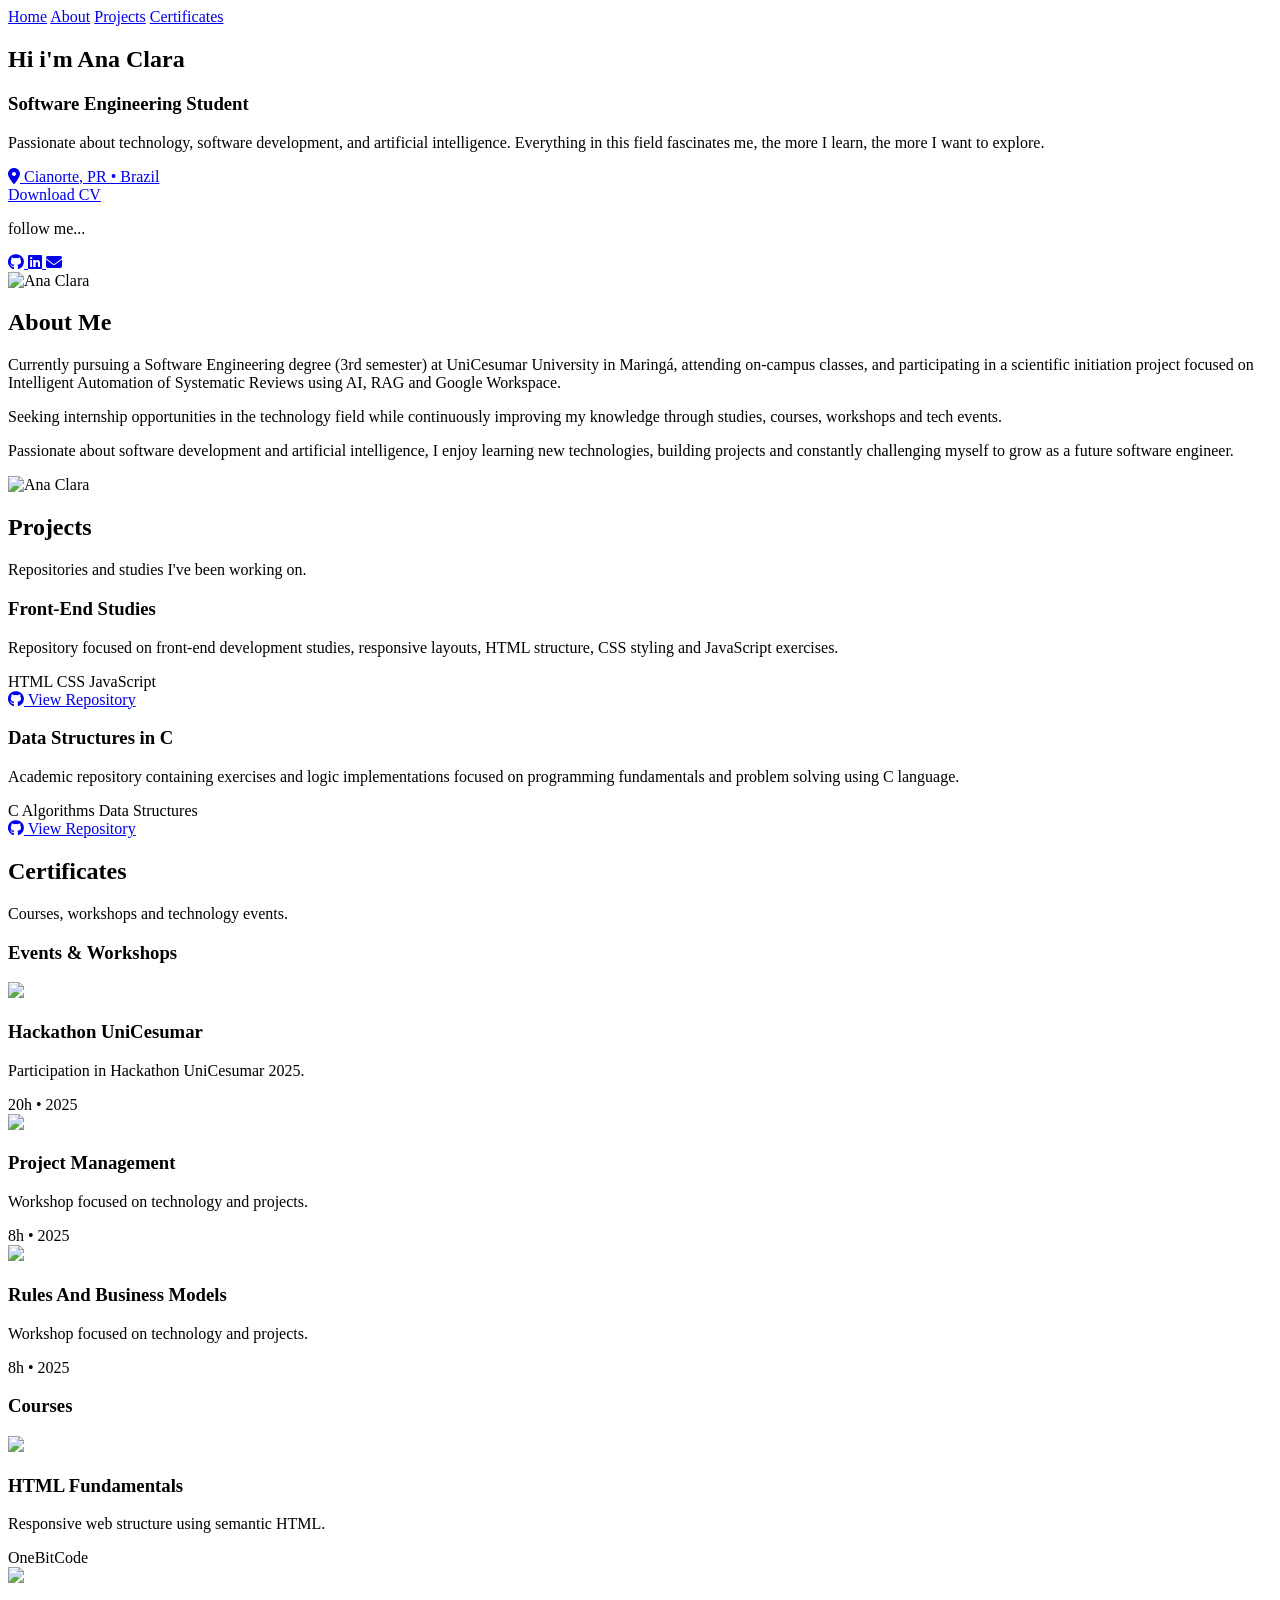
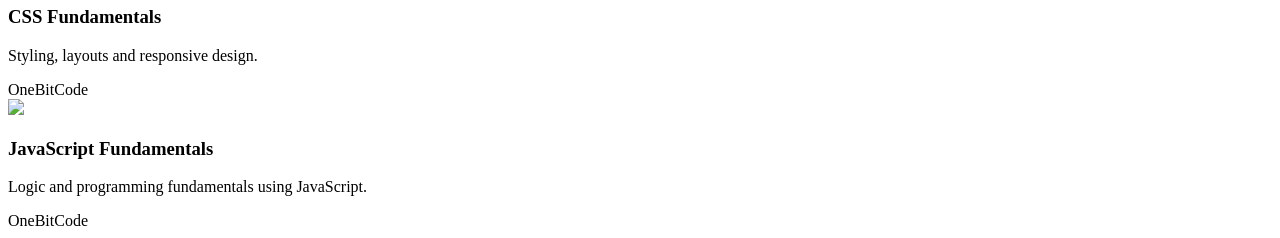
==== index.html @ 8649c0d5 "Rename portfolio_site/portfolio.html to index.html" ====
<!DOCTYPE html>
<html lang="pt-br">
<head>
    <meta charset="UTF-8">
    <meta name="viewport" content="width=device-width, initial-scale=1.0">
    <title>Portifólio</title>

    <link rel="stylesheet" href="portfolio.css">
    <!-- Font Awesome: biblioteca de ícones pronta -->
    <link rel="stylesheet" href="https://cdnjs.cloudflare.com/ajax/libs/font-awesome/6.5.1/css/all.min.css">
    <!-- Fontes texto -->
    <link rel="preconnect" href="https://fonts.googleapis.com">
    <link rel="preconnect" href="https://fonts.gstatic.com" crossorigin>

    <link href="https://fonts.googleapis.com/css2?family=Poppins:wght@300;400;500;600;700&display=swap" rel="stylesheet">

</head>
<body>
    <header>
        <nav class="nav-links">
            <a href="#home">Home</a>
            <a href="#about">About</a>
            <a href="#projects">Projects</a>
            <a href="#certificates">Certificates</a>
        </nav>
        <div class="line"></div>
    </header>


<main class="container">
    <section id="home">
            <div class="home-content">
                <div class="text-content">
                    <div class="hero-text hidden">

                    <h1>Hi i'm <span>Ana Clara</span></h1>

                    <h3>Software Engineering Student</h3>

                    <p>Passionate about technology, software development, and artificial intelligence. 
Everything in this field fascinates me, the more I learn, the more I want to explore.
                    </p>


                    <div class="location">
                        <a href="https://www.google.com/maps/place/Cianorte,+PR/" target="_blank">
                        <i class="fa-solid fa-location-dot"></i>
                        <span>Cianorte, PR • Brazil</span>
                        </a>
                    </div>

                    <div class="buttons">
                        <a href="CurrículoAnaClara.pdf" download class="cv-btn">
                            Download CV
                        </a>
                    </div>

                    <div class="socials">

                        <p>follow me... </p>

                        <a href="https://github.com/naclaragsd" target="_blank">
                             <i class="fa-brands fa-github"></i>
                        </a>

                        <a href="https://linkedin.com/in/anaclaragsd" target="_blank">
                            <i class="fa-brands fa-linkedin"></i>
                        </a>

                        <a href="mailto:aninhaandrade888@gmail.com">
                            <i class="fa-solid fa-envelope"></i>
                        </a>

                    </div>
                </div>
</div>
                <div class="img-content">
                 <img src="img/icon.png" alt="Ana Clara"/>
                </div>
            </div>
            
    </section>

   <section id="about">

    <div class="about-section">

        <div class="section-title hidden">
            <h2>About Me</h2>
        </div>

        <div class="about-wrapper hidden">

            <div class="about-content">

                <p>
                Currently pursuing a Software Engineering degree (3rd semester)
                at UniCesumar University in Maringá, attending on-campus classes,
                and participating in a scientific initiation project focused on
                Intelligent Automation of Systematic Reviews using AI, RAG and
                Google Workspace.
                </p>

                <p>
                Seeking internship opportunities in the technology field while
                continuously improving my knowledge through studies, courses,
                workshops and tech events.
                </p>

                <p>
                Passionate about software development and artificial intelligence,
                I enjoy learning new technologies, building projects and constantly
                challenging myself to grow as a future software engineer.
                </p>

            </div>

            <div class="about-img">

                <img src="img/meIconn.png" alt="Ana Clara">

            </div>

        </div>

    </div>

</section>


    <section id="projects">

        <div class="projects-section">

        <div class="section-title hidden">
            <h2>Projects</h2>
            <p>Repositories and studies I've been working on.</p>
        </div>

        <div class="projects-grid">

            <!-- Projeto 1 -->
            <div class="project-card hidden">

                <div class="project-content">

                    <h3>Front-End Studies</h3>

                    <p>
                        Repository focused on front-end development studies,
                        responsive layouts, HTML structure, CSS styling and
                        JavaScript exercises.
                    </p>

                    <div class="techs">
                        <span>HTML</span>
                        <span>CSS</span>
                        <span>JavaScript</span>
                    </div>

                    <a href="https://github.com/naclaragsd/FrontEnd_2026"
                       target="_blank"
                       class="project-btn">

                       <i class="fa-brands fa-github"></i>
                       View Repository
                    </a>

                </div>

            </div>

            <!-- Projeto 2 -->
            <div class="project-card hidden">

                <div class="project-content">

                    <h3>Data Structures in C</h3>

                    <p>
                        Academic repository containing exercises and logic
                        implementations focused on programming fundamentals
                        and problem solving using C language.
                    </p>

                    <div class="techs">
                        <span>C</span>
                        <span>Algorithms</span>
                        <span>Data Structures</span>
                    </div>

                    <a href="https://github.com/naclaragsd/EstruturaDeDados_2026"
                       target="_blank"
                       class="project-btn">

                       <i class="fa-brands fa-github"></i>
                       View Repository
                    </a>

                </div>

            </div>

        </div>

    </div>

    </section>


    <section id="certificates">

        <div class="certificates-section">

        <div class="section-title hidden">
            <h2>Certificates</h2>
            <p>Courses, workshops and technology events.</p>
        </div>

        <div class="certificates-wrapper">

            <!-- LEFT SIDE -->
            <div class="certificate-category hidden">

                <h3 class="category-title">
                    Events & Workshops
                </h3>

                <div class="certificates-grid">

                    <!-- Hackathon -->
                    <div class="certificate-card">

                        <img src="certificados/certificadoHackathon.png">

                        <div class="certificate-info">

                            <h3>Hackathon UniCesumar</h3>

                            <p>
                                Participation in Hackathon UniCesumar 2025.
                            </p>

                            <span>20h • 2025</span>

                        </div>

                    </div>

                    <!-- WorkinTech -->
                    <div class="certificate-card">

                        <img src="certificados/certificadoGerenciamentoDeProjetos.png">

                        <div class="certificate-info">

                            <h3>Project Management</h3>

                            <p>
                                Workshop focused on technology and projects.
                            </p>

                            <span>8h • 2025</span>

                        </div>

                    </div>

                    <!-- WorkinTech -->
                    <div class="certificate-card">

                        <img src="certificados/certificadoRegrasEModelosDeNegocio.png">

                        <div class="certificate-info">

                            <h3>Rules And Business Models</h3>

                            <p>
                                Workshop focused on technology and projects.
                            </p>

                            <span>8h • 2025</span>

                        </div>

                    </div>


                </div>

            </div>

            <!-- RIGHT SIDE -->
            <div class="certificate-category hidden">

                <h3 class="category-title">
                    Courses
                </h3>

                <div class="certificates-grid">

                    <!-- HTML -->
                    <div class="certificate-card">

                        <img src="certificados/certificadoHTML.png">

                        <div class="certificate-info">

                            <h3>HTML Fundamentals</h3>

                            <p>
                                Responsive web structure using semantic HTML.
                            </p>

                            <span>OneBitCode</span>

                        </div>

                    </div>

                    <!-- CSS -->
                    <div class="certificate-card">

                        <img src="certificados/certificadoCSS.png">

                        <div class="certificate-info">

                            <h3>CSS Fundamentals</h3>

                            <p>
                                Styling, layouts and responsive design.
                            </p>

                            <span>OneBitCode</span>

                        </div>

                    </div>

                    <!-- JavaScript -->
                    <div class="certificate-card">

                        <img src="certificados/certificadoJS.png">

                        <div class="certificate-info">

                            <h3>JavaScript Fundamentals</h3>

                            <p>
                                Logic and programming fundamentals using JavaScript.
                            </p>

                            <span>OneBitCode</span>

                        </div>

                    </div>

                </div>

            </div>

        </div>

    </div>
    </section>


</main>
    <script src="portfolio.js"></script>
</body>
</html>
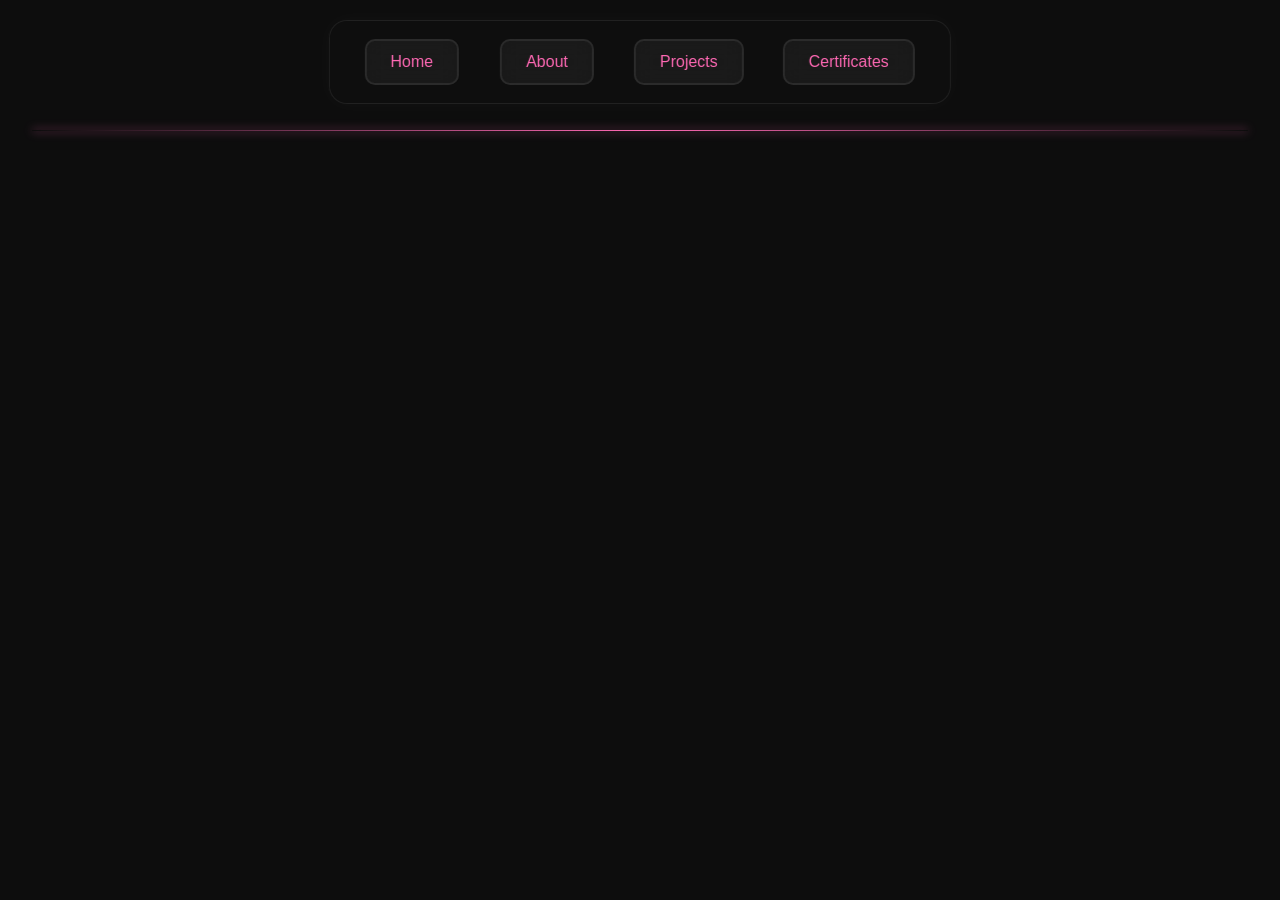
==== commit ed8af70a: "Modify index.html for improved styling and structure Updated the HTML structure and linked styleshee" ====
--- a/index.html
+++ b/index.html
@@ -5,7 +5,7 @@
     <meta name="viewport" content="width=device-width, initial-scale=1.0">
     <title>Portifólio</title>
 
-    <link rel="stylesheet" href="portfolio.css">
+    <link rel="stylesheet" href="style.css">
     <!-- Font Awesome: biblioteca de ícones pronta -->
     <link rel="stylesheet" href="https://cdnjs.cloudflare.com/ajax/libs/font-awesome/6.5.1/css/all.min.css">
     <!-- Fontes texto -->
@@ -367,6 +367,6 @@
 
 
 </main>
-    <script src="portfolio.js"></script>
+    <script src="script.js"></script>
 </body>
 </html>
--- a/style.css
+++ b/style.css
@@ -0,0 +1,630 @@
+*{
+    margin: 0; /* remove espaços exxternos automáticos */
+    padding: 0; /* remove espaaçoos internos automáticos */
+    box-sizing: border-box; /* largura/altura funcionam de forma mais previsível*/
+}
+
+html{
+    scroll-behavior: smooth; /*rolagem suave automaticamente*/
+}
+
+body{
+    background-color: #0d0d0d;
+    color: #f8f8f8;
+    font-family: 'Poppins', sans-serif;
+
+    overflow-x: hidden; /*esconde a barra que estiver sobrando do eixo x*/
+}
+
+.container{
+    display:flex; /* coloca sections lado a lado */
+
+    width: max-content;
+
+    overflow-x: auto;
+
+    scroll-behavior: smooth;
+}
+
+section{
+    min-width: 100vw; /* cada section ocupa uma tela inteira*/
+    min-height: 100vh;
+}
+
+.text-content h1{
+    font-size: 90px;
+    line-height: 1.1;
+    font-weight: 700;
+}
+
+/* controla texto na esquerda e imagem na direita */
+.home-content{ 
+    display:flex; /* elementos lado a lado */
+    align-items: center; /* centraliza verticalmente */
+    justify-content: space-between; /* joga texto na esquerda e imagem na direita*/
+
+    width: 80%; /* conteúdo ocupa 80% da tela */
+    margin:auto; /* centraliza */
+
+    min-height: 100vh; /* section ocupa altura inteira da tela */
+    overflow: visible;
+    
+}
+
+.hero-text{
+    display: flex;
+
+    flex-direction: column;
+
+    gap: 20px;
+}
+
+/* estiliza texto */
+.text-content{
+    display: flex;
+    flex-direction: column;
+    gap: 25px;
+
+    font-family: 'space Grotesk';
+    font-size: 25px
+}
+
+.text-content p{
+    color: gray;
+}
+
+.text-content h1 span{
+    color: #ff69b4;
+    text-shadow:
+     0 0 10px rgba(255,105,180,0.5);
+}
+
+.text-content h1 span::after{
+    content: "";
+    position: absolute;
+    left: 0;
+    bottom: -2px;
+    width:100%;
+    height: 4px;
+    background: linear-gradient(
+        to right,
+        #ff69b4,
+        transparent
+    );
+    border-radius: 10px;
+}
+
+nav{
+    position: fixed;
+
+    top: 20px;
+    left: 50%;
+
+    transform: translateX(-50%);
+
+    z-index: 1000;
+
+    display: flex;
+
+    align-items: center;
+
+    justify-content: center;
+
+    gap: 40px;
+
+    width: fit-content;
+
+    padding: 18px 35px;
+
+   background: rgba(15,15,15,0.75);
+
+    border: 1px solid rgba(255,255,255,0.08);
+
+    backdrop-filter: blur(12px);
+
+    border-radius:18px;
+
+    box-shadow:
+    0 0 20px rgba(255,255,255,0.03);
+}
+
+.location{
+    margin-top: 10px;
+}
+
+.socials{
+    margin-top: 30px;
+    display: flex;
+    gap:20px;
+}
+
+.socials a{
+    color:white;
+    font-size: 25px;
+    transition: 0.3s;
+}
+
+.socials a:hover{
+    color:#ff69b4;
+    transform: translateY(-5px); /* faz o ícone subir */
+}
+
+.nav-links a{
+    text-decoration: none;
+    color:#ff69b4;
+
+    background: rgba(255,255,255,0.05); /* fundo do botão */
+    border: 2px solid rgba(255,255,255,0.08);
+    backdrop-filter: blur(10px);
+    
+
+    padding: 12px 24px;
+    border-radius: 10px; /* deixa arredondado */
+    transition: 0.3s ease; /* anima */
+    backdrop-filter: blur(10px);
+}
+
+.nav-links a:hover{
+    background-color: #ff69b4;
+    color: #0d0d0d;
+  
+    box-shadow:
+    0 0 05px #ff69b4,
+    0 0 10px #ff69b4,
+    0 0 30px rgba(255,105,180,0.6);
+
+        transform:
+    translateY(-3px)
+    scale(1.05)
+    rotate(-1deg);
+}
+
+.nav-links a:active{
+    transform: scale(0.95);
+}
+
+.location{
+    display: flex;
+    align-items: center;
+    gap:10px; /* cria espaço entre ícone e texto */
+    margin-top: 10px;
+}
+
+.location i{
+    color:#ff69b4;
+}
+
+.cv-btn{
+    display: inline-block;
+    background-color: #111111;
+    color:white;
+    text-decoration: none;
+    padding:14px 28px; /* faz virar botão */
+    border-radius: 12px; /* arredonda */
+    font-weight: bold; /* texto forte */
+    transition: 0.3s;
+}
+
+.cv-btn:hover{
+    background-color: #ff69b4;
+    color: black;
+    transform: translateY(-3px); /* sobe levemente */
+}
+
+.line{
+    position: fixed;
+    top: 130px;
+    left: 50%;
+    transform: translateX(-50%);
+    width: 95%;
+    height: 1px;
+    background:
+        linear-gradient(
+            to right,
+            transparent,
+            #ff69b4,
+            transparent
+        );
+
+    box-shadow:
+        0 0 10px #ff69b4;
+}
+
+.location a{
+    display: flex;
+    align-items: center;
+    gap:10px;
+    text-decoration: none;
+    color:white;
+    transition: 0.3s;
+}
+
+.location a:hover{
+    color: #ff69b4;
+}
+
+/* transições */
+.hidden{ /* elemento começa deslocado e invisível*/
+    opacity: 0;
+    transform: translate3d(0,30px,0);
+    transition: 
+    opacity 1s ease,
+    transform 1s ease;
+}
+
+.show{ /* elemento aparece suavemente */
+    opacity: 1;
+    transform: translate3d(0,0,0);
+}
+
+.img-content{
+    position: relative;
+}
+
+.img-content img{
+    width: 350px;
+
+    border: 2px solid #ff69b4;
+
+    border-radius: 20px;
+
+    box-shadow:
+        0 0 15px #ff4fa4,
+        0 0 30px rgba(255,105,180,0.4);
+    transition: 0.2s ease;
+}
+
+.img-content img:hover{
+    transform: scale(1.03);
+
+    box-shadow:
+        0 0 20px #ff69b4,
+        0 0 50px rgba(255,105,180,0.6);
+}
+
+/* PROJECTS */
+
+.projects-section{
+    width: 50%;
+    margin: auto;
+    padding-top: 180px;
+}
+
+.section-title{
+    margin-bottom: 60px;
+}
+
+.section-title h2{
+    font-size: 55px;
+    color: #ff69b4;
+}
+
+.section-title p{
+    color: gray;
+    margin-top: 10px;
+}
+
+.projects-grid{
+    display: flex;
+    gap: 30px;
+}
+
+.project-card{
+    background: rgba(255,255,255,0.03);
+
+    border: 1px solid rgba(255,255,255,0.08);
+
+    backdrop-filter: blur(10px);
+
+    border-radius: 20px;
+
+    padding: 30px;
+
+    transition: 0.4s ease;
+
+    box-shadow:
+        0 0 15px rgba(255,105,180,0.08);
+    flex: 1;
+}
+
+.project-card:hover{
+    transform: translateY(-10px);
+
+    border-color: rgba(255,105,180,0.5);
+
+    box-shadow:
+        0 0 20px rgba(255,105,180,0.2),
+        0 0 40px rgba(255,105,180,0.15);
+}
+
+.project-content{
+    display: flex;
+    flex-direction: column;
+    gap: 20px;
+}
+
+.project-content h3{
+    font-size: 28px;
+}
+
+.project-content p{
+    color: #b3b3b3;
+    line-height: 1.7;
+}
+
+.techs{
+    display: flex;
+    flex-wrap: wrap;
+    gap: 10px;
+}
+
+.techs span{
+    background: rgba(255,105,180,0.1);
+
+    color: #ff69b4;
+
+    padding: 8px 14px;
+
+    border-radius: 999px;
+
+    font-size: 14px;
+
+    border: 1px solid rgba(255,105,180,0.2);
+}
+
+.project-btn{
+    width: fit-content;
+
+    text-decoration: none;
+
+    color: white;
+
+    background: #111;
+
+    padding: 12px 20px;
+
+    border-radius: 12px;
+
+    transition: 0.3s ease;
+}
+
+.project-btn:hover{
+    background: #ff69b4;
+
+    color: black;
+
+    transform: scale(1.05);
+}
+
+/* CERTIFICATES */
+
+.certificates-section{
+    width: 80%;
+    margin: auto;
+
+    padding-top: 140px;
+}
+
+.certificates-grid{
+    display: flex;
+
+    gap: 20px;
+
+    overflow: visible;
+
+    padding-bottom: 15px;
+
+    scroll-behavior: smooth;
+}
+
+/* scrollbar */
+
+.certificates-grid::-webkit-scrollbar{
+    height: 6px;
+}
+
+.certificates-grid::-webkit-scrollbar-track{
+    background: rgba(255,255,255,0.03);
+
+    border-radius: 999px;
+}
+
+.certificates-grid::-webkit-scrollbar-thumb{
+    background: rgba(255,105,180,0.6);
+
+    border-radius: 999px;
+}
+
+.certificates-grid::-webkit-scrollbar-thumb:hover{
+    background: #ff69b4;
+}
+
+.certificates-wrapper{
+    display: flex;
+
+    gap: 50px;
+
+    align-items: flex-start;
+}
+
+.certificate-category{
+    flex: 1;
+}
+
+/* barra horizontal */
+.certificates-grid::-webkit-scrollbar{
+    height: 8px;
+}
+
+.certificates-grid::-webkit-scrollbar-thumb{
+    background: #ff69b4;
+    border-radius: 999px;
+}
+
+.certificate-card{
+     min-width: 240px;
+    max-width: 240px;
+
+    background: rgba(255,255,255,0.03);
+
+    border: 1px solid rgba(255,255,255,0.08);
+
+    border-radius: 18px;
+
+    overflow: hidden;
+
+    backdrop-filter: blur(10px);
+
+    transition: 0.4s ease;
+
+    box-shadow:
+        0 0 15px rgba(255,105,180,0.08);
+}
+
+.certificate-card:hover{
+    transform:
+        translateY(-10px)
+        scale(1.02);
+
+    border-color: rgba(255,105,180,0.4);
+
+    box-shadow:
+        0 0 20px rgba(255,105,180,0.2),
+        0 0 45px rgba(255,105,180,0.15);
+}
+
+.certificate-card img{
+    width: 100%;
+    height: 140px;
+
+    object-fit: contain;
+
+    background: #111;
+
+    padding: 8px;
+
+    transition: 0.4s ease;
+}
+
+.certificate-card:hover img{
+    transform: scale(1.03);
+}
+
+.certificate-info{
+   padding: 18px;
+    gap: 10px;
+}
+
+.certificate-info h3{
+     font-size: 18px;
+}
+
+.certificate-info p{
+    font-size: 13px;
+    line-height: 1.5;
+}
+
+.certificate-info span{
+     font-size: 12px;
+}
+
+.certificate-category{
+    margin-bottom: 80px;
+}
+
+.category-title{
+    font-size: 35px;
+
+    margin-bottom: 30px;
+
+    color: #ff69b4;
+}
+
+.certificates-wrapper{
+    display: flex;
+    gap: 60px;
+
+    align-items: flex-start;
+}
+
+.certificate-category{
+    flex: 1;
+}
+
+/* ABOUT */
+
+.about-section{
+    width: 80%;
+
+    margin: auto;
+
+    padding-top: 180px;
+}
+
+.about-wrapper{
+    display: flex;
+
+    align-items: center;
+
+    justify-content: space-between;
+
+    gap: 80px;
+}
+
+.about-content{
+    max-width: 750px;
+
+    display: flex;
+
+    flex-direction: column;
+
+    gap: 25px;
+}
+
+.about-content p{
+    font-size: 22px;
+
+    line-height: 1.8;
+
+    color: #b3b3b3;
+}
+
+.about-img img{
+    width: 320px;
+
+    border-radius: 20px;
+
+    border: 2px solid #ff69b4;
+
+    box-shadow:
+        0 0 20px rgba(255,105,180,0.25);
+
+    transition: 0.3s ease;
+}
+
+.about-img img:hover{
+    transform: scale(1.03);
+
+    box-shadow:
+        0 0 30px rgba(255,105,180,0.45);
+}
+
+.about-img img{
+    width: 350px;
+
+    border-radius: 20px;
+
+    border: 2px solid #ff69b4;
+
+    opacity: 0.8;
+
+    filter:
+        brightness(0.7)
+        contrast(1.1)
+        saturate(0.8);
+
+    box-shadow:
+        0 0 20px rgba(255,105,180,0.2);
+
+    transition: 0.3s ease;
+}
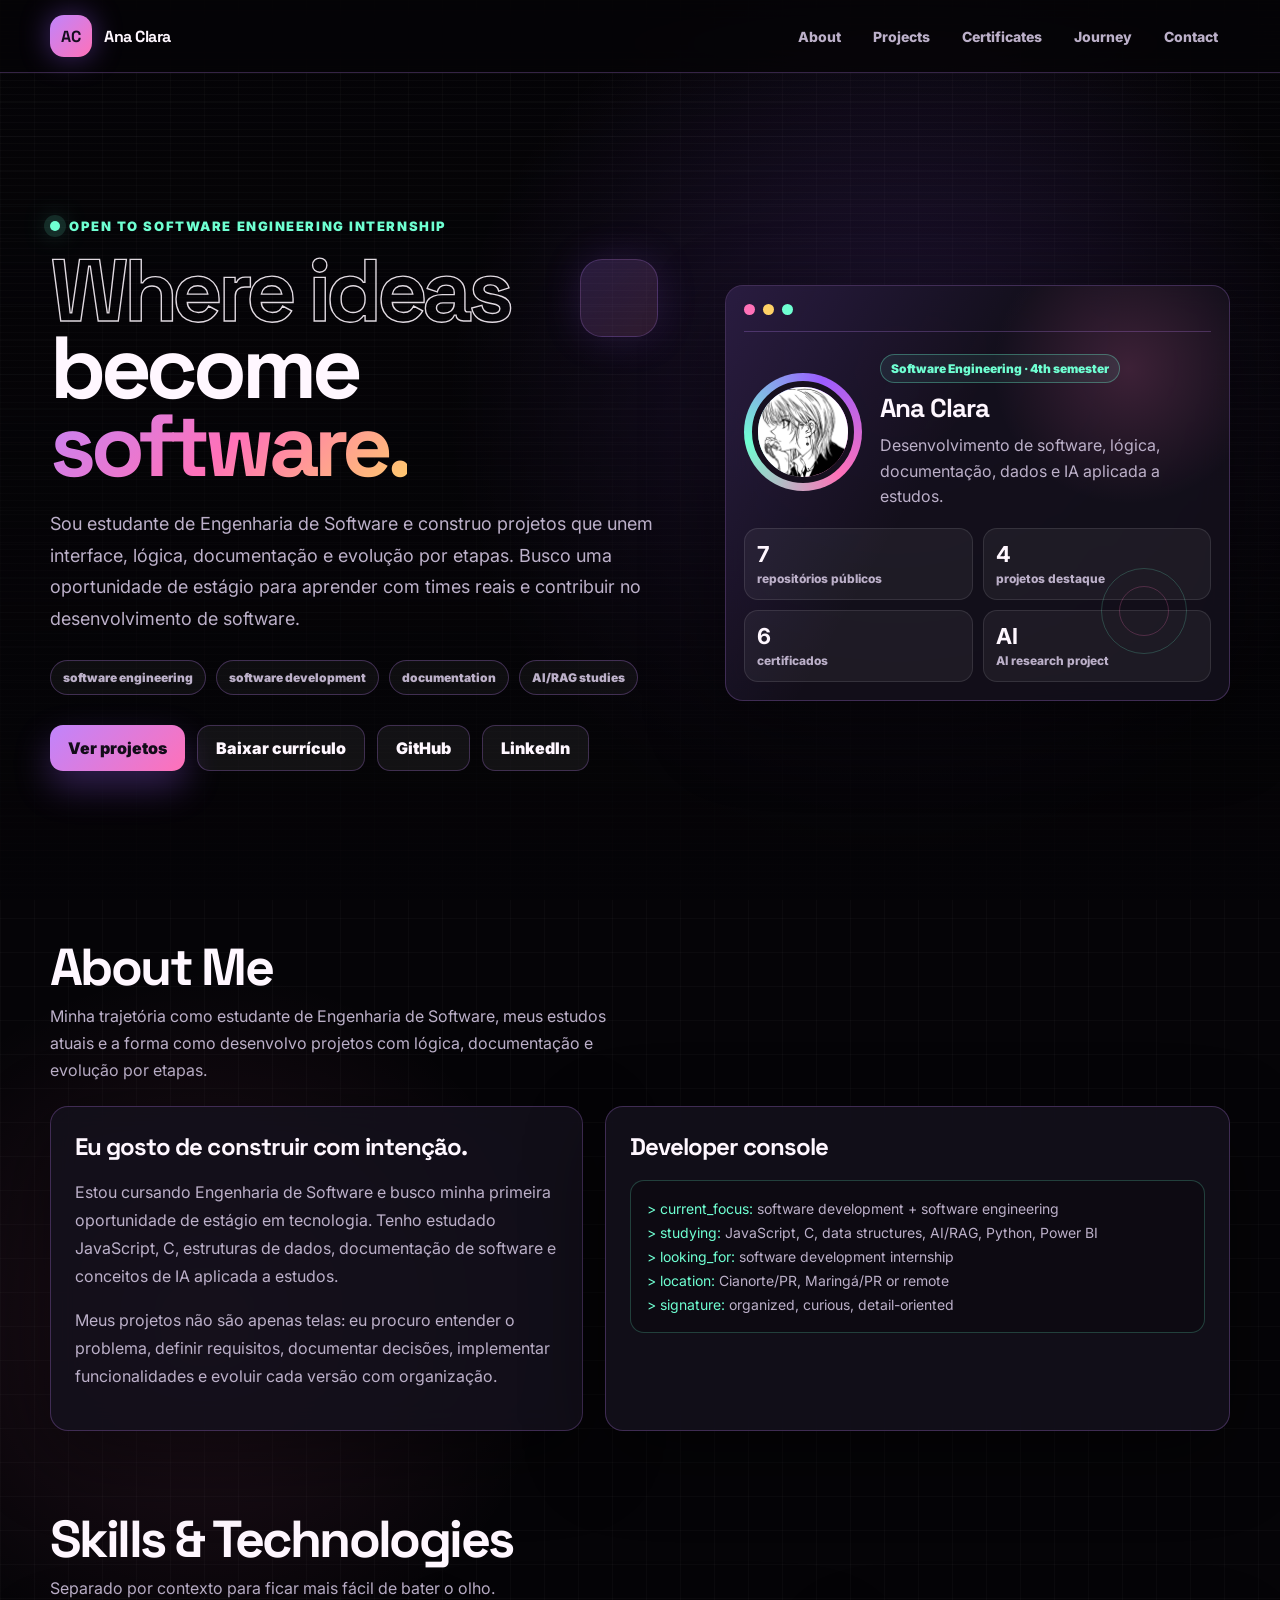
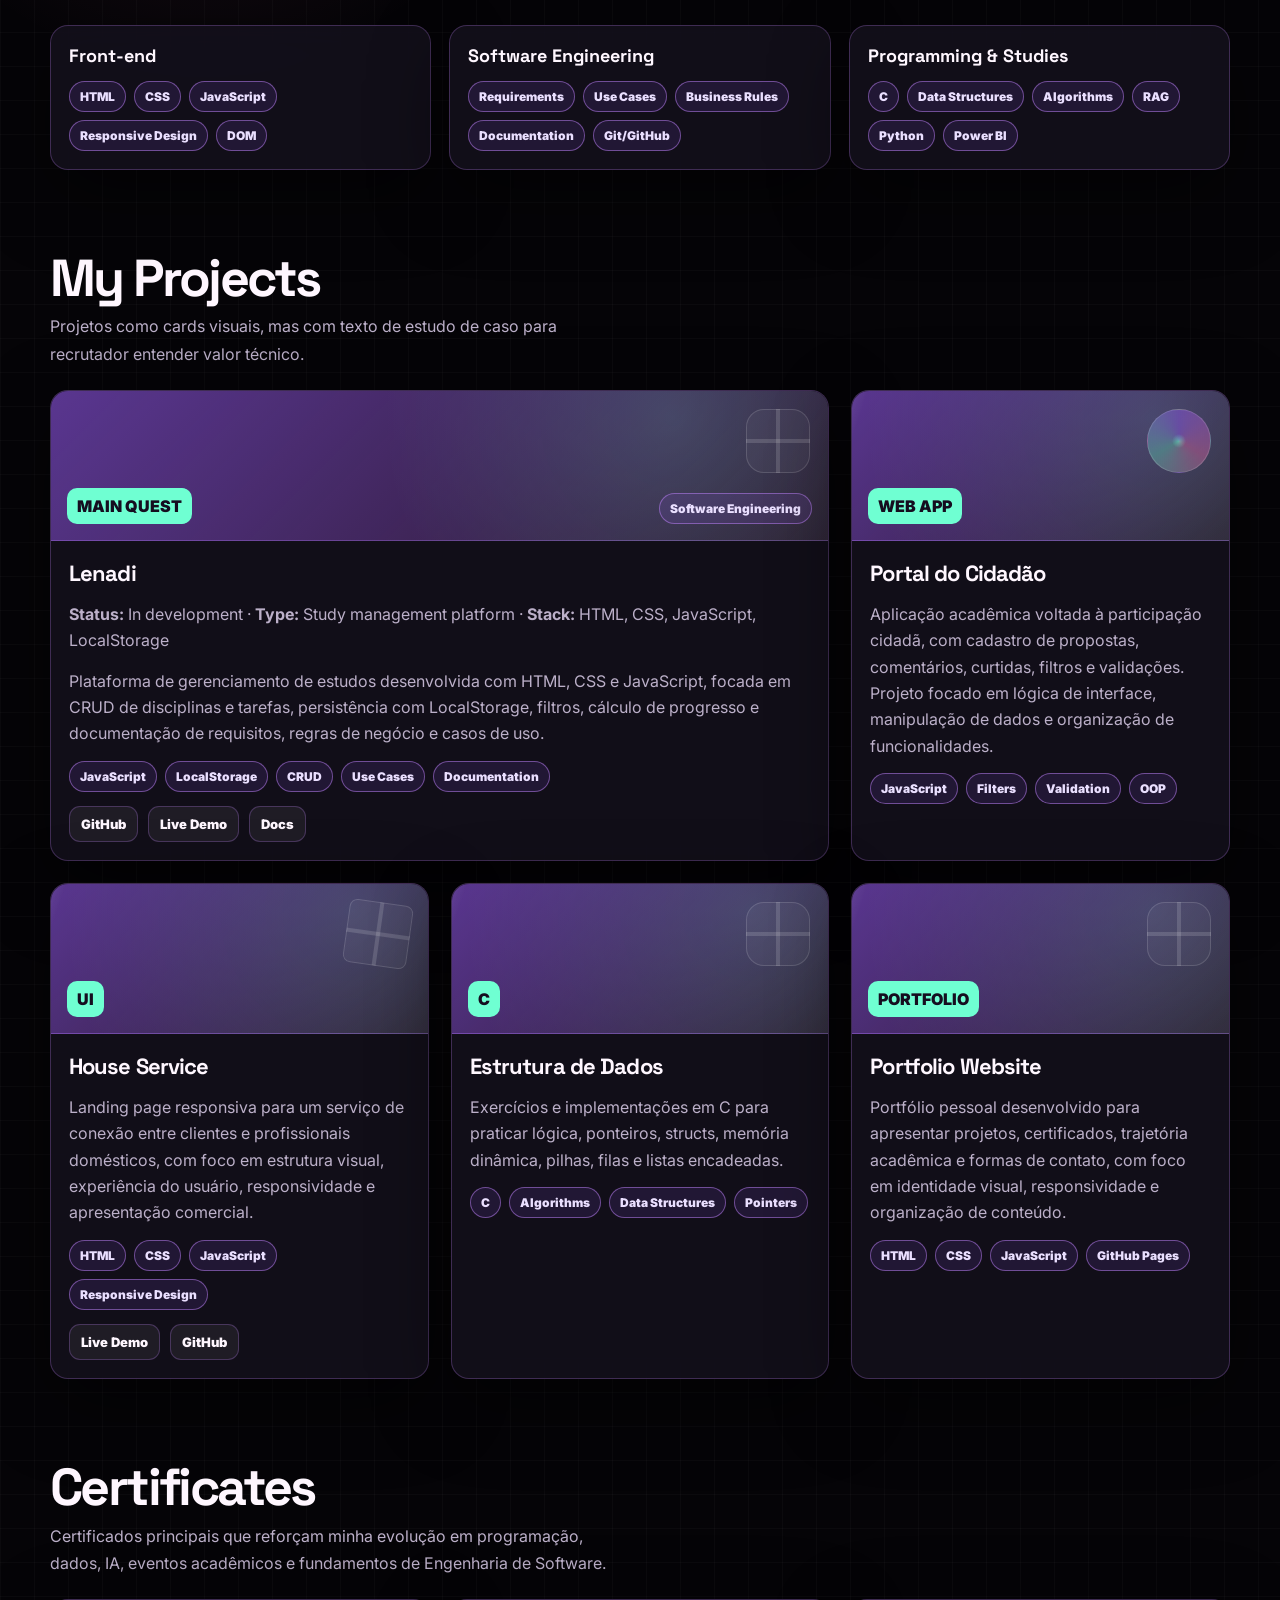
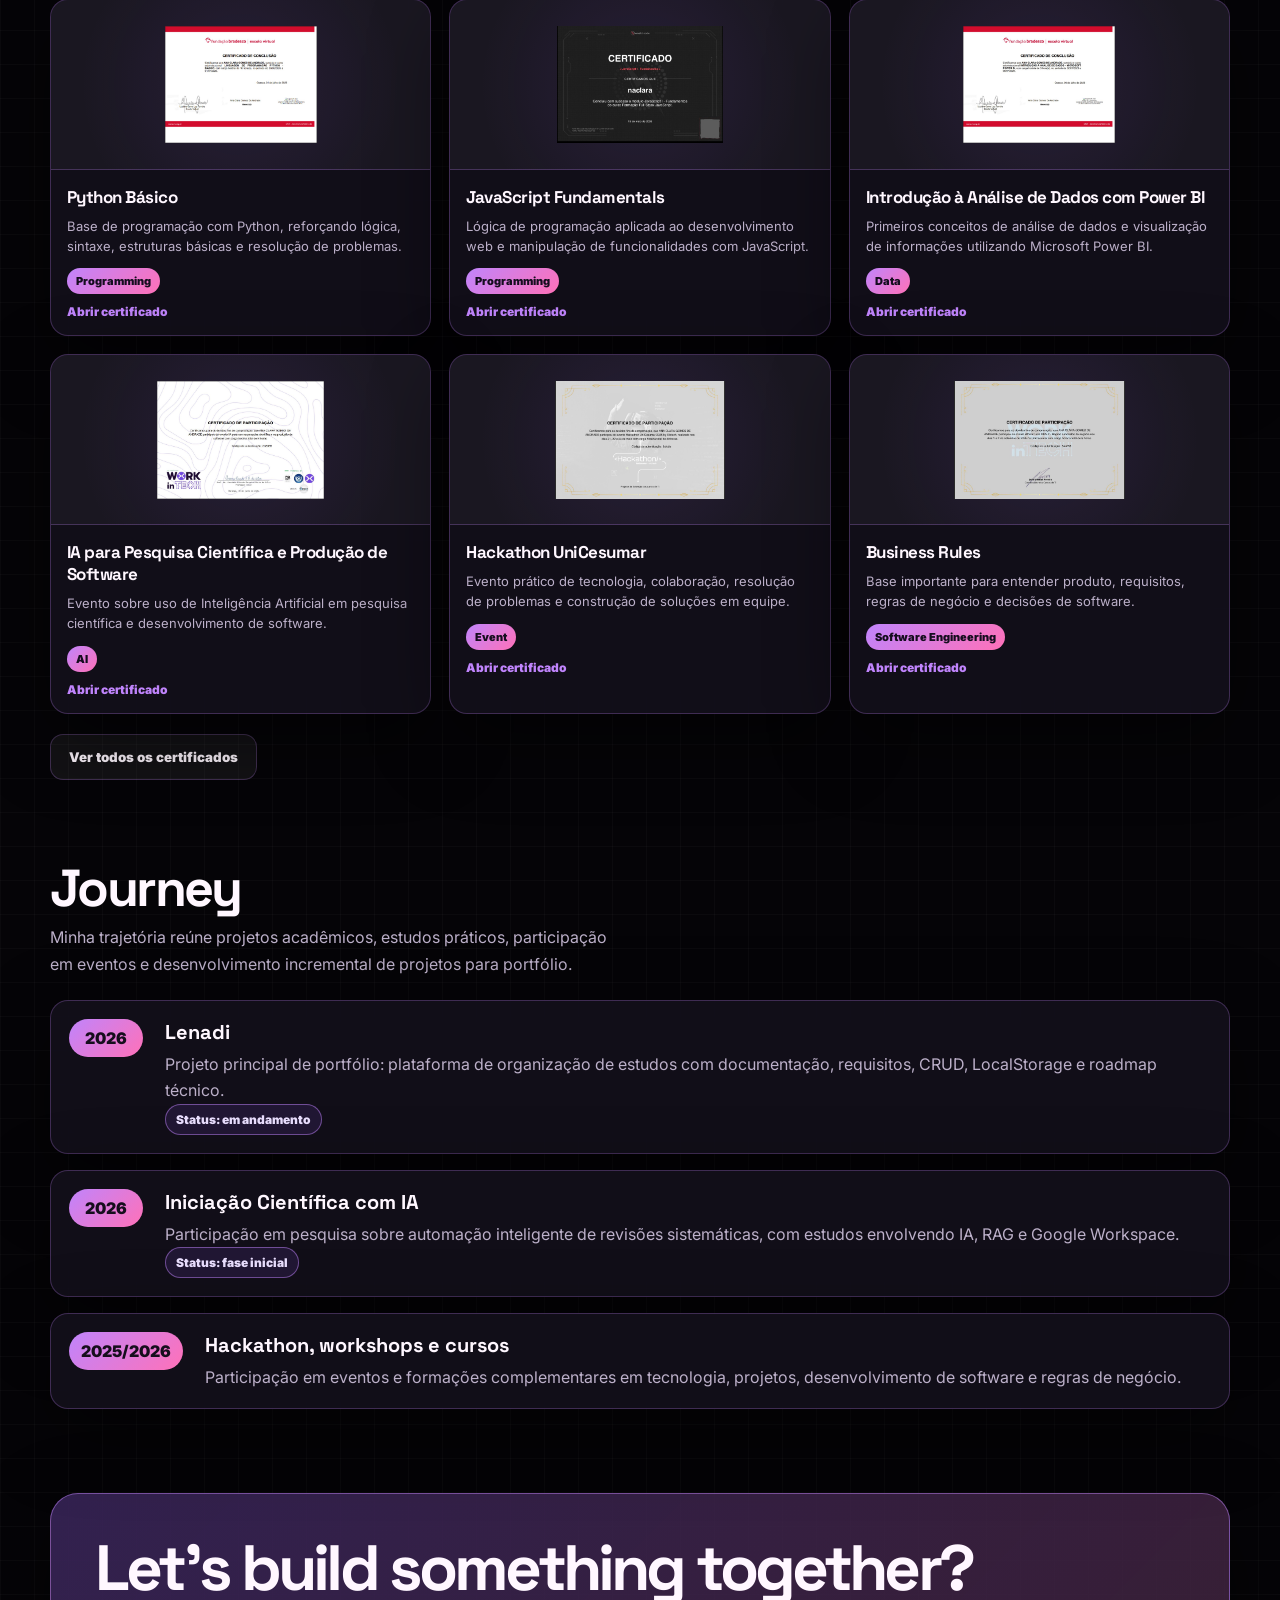
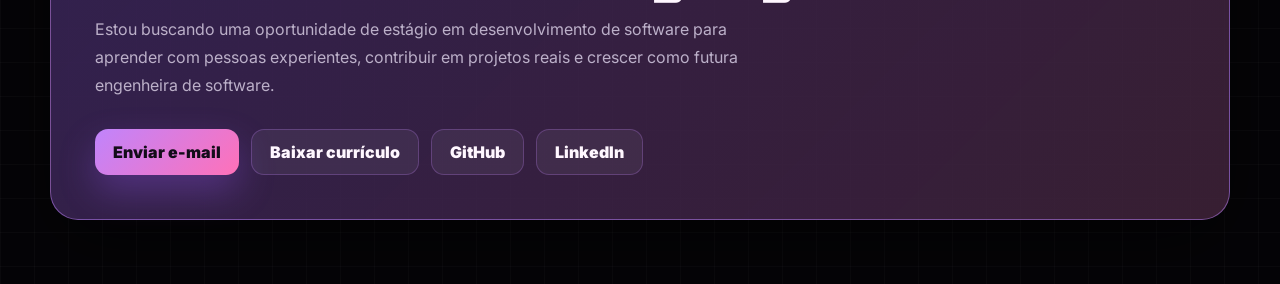
==== commit 5a9c8366: "Refine portfolio certificates and dark layout" ====
--- a/index.html
+++ b/index.html
@@ -1,372 +1,521 @@
-<!DOCTYPE html>
-<html lang="pt-br">
-<head>
-    <meta charset="UTF-8">
-    <meta name="viewport" content="width=device-width, initial-scale=1.0">
-    <title>Portifólio</title>
+﻿<!DOCTYPE html>
+<html lang="pt-BR">
+<head>
+  <meta charset="UTF-8">
+  <meta name="viewport" content="width=device-width, initial-scale=1.0">
+  <title>Ana Clara | Software Engineering Portfolio</title>
+  <link rel="preconnect" href="https://fonts.googleapis.com">
+  <link rel="preconnect" href="https://fonts.gstatic.com" crossorigin>
+  <link href="https://fonts.googleapis.com/css2?family=Inter:wght@400;500;600;700;800;900&family=Space+Grotesk:wght@600;700&display=swap" rel="stylesheet">
+  <link rel="stylesheet" href="style.css">
+</head>
+<body>
+  <header class="topbar">
+    <div class="shell topbar-inner">
+      <a class="brand" href="#home">
+        <span class="brand-mark">AC</span>
+        <span>Ana Clara</span>
+      </a>
+      <nav class="nav" aria-label="Menu principal">
+        <a href="#about">About</a>
+        <a href="#projects">Projects</a>
+        <a href="#certificates">Certificates</a>
+        <a href="#timeline">Journey</a>
+        <a href="#contact">Contact</a>
+      </nav>
+    </div>
+  </header>
+
+  <main id="home" class="shell">
+    <section class="hero">
+      <div class="hero-copy">
+        <span class="kicker">Open to Software Engineering Internship</span>
+        <h1><span class="outline">Where ideas</span> become <span class="gradient-text">software.</span></h1>
+        <p class="lead">
+          Sou estudante de Engenharia de Software e construo projetos que unem interface, lógica, documentação e evolução por etapas.
+          Busco uma oportunidade de estágio para aprender com times reais e contribuir no desenvolvimento de software.
+        </p>
+        <div class="hero-signal" aria-label="Destaques técnicos">
+          <span class="signal-chip">software engineering</span>
+          <span class="signal-chip">software development</span>
+          <span class="signal-chip">documentation</span>
+          <span class="signal-chip">AI/RAG studies</span>
+        </div>
+        <div class="actions">
+          <a class="btn btn-primary" href="#projects">Ver projetos</a>
+          <!-- TODO: adicionar o arquivo real do currículo neste caminho. -->
+          <a class="btn" href="CurrículoAnaClara.pdf" download>Baixar currículo</a>
+          <a class="btn" href="https://github.com/naclaragsd">GitHub</a>
+          <a class="btn" href="https://linkedin.com/in/anaclaragsd">LinkedIn</a>
+        </div>
+      </div>
+
+      <aside class="system-card" aria-label="Painel de perfil">
+        <div class="window-bar">
+          <span class="dot"></span>
+          <span class="dot"></span>
+          <span class="dot"></span>
+        </div>
+        <div class="profile-system">
+          <div class="avatar-row">
+            <div class="avatar-frame">
+              <img src="img/icon.png" alt="Ana Clara">
+            </div>
+            <div>
+              <span class="level">Software Engineering · 4th semester</span>
+              <h2>Ana Clara</h2>
+              <p>Desenvolvimento de software, lógica, documentação, dados e IA aplicada a estudos.</p>
+            </div>
+          </div>
+
+          <div class="stat-grid">
+            <div class="stat">
+              <strong>7</strong>
+              <span>repositórios públicos</span>
+            </div>
+            <div class="stat">
+              <strong>4</strong>
+              <span>projetos destaque</span>
+            </div>
+            <div class="stat">
+              <strong>6</strong>
+              <span>certificados</span>
+            </div>
+            <div class="stat">
+              <strong>AI</strong>
+              <span>AI research project</span>
+            </div>
+          </div>
+          <span class="system-orbit" aria-hidden="true"></span>
+        </div>
+      </aside>
+    </section>
+
+    <section id="about" class="section">
+      <div class="section-heading">
+        <div>
+          <h2>About Me</h2>
+          <p>Minha trajetória como estudante de Engenharia de Software, meus estudos atuais e a forma como desenvolvo projetos com lógica, documentação e evolução por etapas.</p>
+        </div>
+      </div>
+
+      <div class="about-grid">
+        <div class="panel">
+          <h3>Eu gosto de construir com intenção.</h3>
+          <p>
+            Estou cursando Engenharia de Software e busco minha primeira oportunidade de estágio em tecnologia.
+            Tenho estudado JavaScript, C, estruturas de dados, documentação de software e conceitos de IA aplicada a estudos.
+          </p>
+          <p>
+            Meus projetos não são apenas telas: eu procuro entender o problema, definir requisitos,
+            documentar decisões, implementar funcionalidades e evoluir cada versão com organização.
+          </p>
+        </div>
+
+        <div class="panel">
+          <h3>Developer console</h3>
+          <div class="mini-terminal">
+            &gt; current_focus: <span>software development + software engineering</span><br>
+            &gt; studying: <span>JavaScript, C, data structures, AI/RAG, Python, Power BI</span><br>
+            &gt; looking_for: <span>software development internship</span><br>
+            &gt; location: <span>Cianorte/PR, Maringá/PR or remote</span><br>
+            &gt; signature: <span>organized, curious, detail-oriented</span>
+          </div>
+        </div>
+      </div>
+    </section>
+
+    <section class="section">
+      <div class="section-heading">
+        <div>
+          <h2>Skills & Technologies</h2>
+          <p>Separado por contexto para ficar mais fácil de bater o olho.</p>
+        </div>
+      </div>
+
+      <div class="skill-grid">
+        <div class="skill-card">
+          <h3>Front-end</h3>
+          <div class="chips">
+            <span class="chip">HTML</span>
+            <span class="chip">CSS</span>
+            <span class="chip">JavaScript</span>
+            <span class="chip">Responsive Design</span>
+            <span class="chip">DOM</span>
+          </div>
+        </div>
+        <div class="skill-card">
+          <h3>Software Engineering</h3>
+          <div class="chips">
+            <span class="chip">Requirements</span>
+            <span class="chip">Use Cases</span>
+            <span class="chip">Business Rules</span>
+            <span class="chip">Documentation</span>
+            <span class="chip">Git/GitHub</span>
+          </div>
+        </div>
+        <div class="skill-card">
+          <h3>Programming & Studies</h3>
+          <div class="chips">
+            <span class="chip">C</span>
+            <span class="chip">Data Structures</span>
+            <span class="chip">Algorithms</span>
+            <span class="chip">RAG</span>
+            <span class="chip">Python</span>
+            <span class="chip">Power BI</span>
+          </div>
+        </div>
+      </div>
+    </section>
+
+    <section id="projects" class="section">
+      <div class="section-heading">
+        <div>
+          <h2>My Projects</h2>
+          <p>Projetos como cards visuais, mas com texto de estudo de caso para recrutador entender valor técnico.</p>
+        </div>
+      </div>
+
+      <div class="project-grid">
+        <article class="project-card featured">
+          <div class="project-art">
+            <span class="pixel-badge">MAIN QUEST</span>
+            <span class="chip">Software Engineering</span>
+          </div>
+          <div class="project-body">
+            <h3>Lenadi</h3>
+            <p>
+              <strong>Status:</strong> In development · <strong>Type:</strong> Study management platform ·
+              <strong>Stack:</strong> HTML, CSS, JavaScript, LocalStorage
+            </p>
+            <p>
+              Plataforma de gerenciamento de estudos desenvolvida com HTML, CSS e JavaScript, focada em CRUD de disciplinas
+              e tarefas, persistência com LocalStorage, filtros, cálculo de progresso e documentação de requisitos,
+              regras de negócio e casos de uso.
+            </p>
+            <div class="chips">
+              <span class="chip">JavaScript</span>
+              <span class="chip">LocalStorage</span>
+              <span class="chip">CRUD</span>
+              <span class="chip">Use Cases</span>
+              <span class="chip">Documentation</span>
+            </div>
+            <div class="project-links">
+              <a class="tiny-link" href="https://github.com/naclaragsd/lenadi">GitHub</a>
+              <!-- TODO: substituir pelo link da demo publicada quando estiver disponível. -->
+              <a class="tiny-link" href="#">Live Demo</a>
+              <!-- TODO: substituir pelo link da documentação do Lenadi quando estiver publicada. -->
+              <a class="tiny-link" href="#">Docs</a>
+            </div>
+          </div>
+        </article>
+
+        <article class="project-card">
+          <div class="project-art">
+            <span class="pixel-badge">WEB APP</span>
+          </div>
+          <div class="project-body">
+            <h3>Portal do Cidadão</h3>
+            <p>
+              Aplicação acadêmica voltada à participação cidadã, com cadastro de propostas, comentários, curtidas,
+              filtros e validações. Projeto focado em lógica de interface, manipulação de dados e organização de funcionalidades.
+            </p>
+            <div class="chips">
+              <span class="chip">JavaScript</span>
+              <span class="chip">Filters</span>
+              <span class="chip">Validation</span>
+              <span class="chip">OOP</span>
+            </div>
+          </div>
+        </article>
+
+        <article class="project-card">
+          <div class="project-art">
+            <span class="pixel-badge">UI</span>
+          </div>
+          <div class="project-body">
+            <h3>House Service</h3>
+            <p>
+              Landing page responsiva para um serviço de conexão entre clientes e profissionais domésticos,
+              com foco em estrutura visual, experiência do usuário, responsividade e apresentação comercial.
+            </p>
+            <div class="chips">
+              <span class="chip">HTML</span>
+              <span class="chip">CSS</span>
+              <span class="chip">JavaScript</span>
+              <span class="chip">Responsive Design</span>
+            </div>
+            <div class="project-links">
+              <!-- TODO: substituir pelo link da demo publicada quando estiver disponível. -->
+              <a class="tiny-link" href="#">Live Demo</a>
+              <a class="tiny-link" href="https://github.com/naclaragsd/houseService">GitHub</a>
+            </div>
+          </div>
+        </article>
+
+        <article class="project-card">
+          <div class="project-art">
+            <span class="pixel-badge">C</span>
+          </div>
+          <div class="project-body">
+            <h3>Estrutura de Dados</h3>
+            <p>
+              Exercícios e implementações em C para praticar lógica, ponteiros, structs, memória dinâmica,
+              pilhas, filas e listas encadeadas.
+            </p>
+            <div class="chips">
+              <span class="chip">C</span>
+              <span class="chip">Algorithms</span>
+              <span class="chip">Data Structures</span>
+              <span class="chip">Pointers</span>
+            </div>
+          </div>
+        </article>
+
+        <article class="project-card">
+          <div class="project-art">
+            <span class="pixel-badge">PORTFOLIO</span>
+          </div>
+          <div class="project-body">
+            <h3>Portfolio Website</h3>
+            <p>
+              Portfólio pessoal desenvolvido para apresentar projetos, certificados, trajetória acadêmica e formas de contato,
+              com foco em identidade visual, responsividade e organização de conteúdo.
+            </p>
+            <div class="chips">
+              <span class="chip">HTML</span>
+              <span class="chip">CSS</span>
+              <span class="chip">JavaScript</span>
+              <span class="chip">GitHub Pages</span>
+            </div>
+          </div>
+        </article>
+      </div>
+    </section>
+
+    <section id="certificates" class="section">
+      <div class="section-heading">
+        <div>
+          <h2>Certificates</h2>
+          <p>Certificados principais que reforçam minha evolução em programação, dados, IA, eventos acadêmicos e fundamentos de Engenharia de Software.</p>
+        </div>
+      </div>
+
+      <div class="certificate-grid">
+        <article class="certificate-card">
+          <div class="certificate-image-wrapper">
+            <img src="certificados/python-bradesco.png" alt="Certificado Python Básico">
+          </div>
+          <div class="certificate-content">
+            <h3>Python Básico</h3>
+            <p>Base de programação com Python, reforçando lógica, sintaxe, estruturas básicas e resolução de problemas.</p>
+            <span class="certificate-tag">Programming</span>
+            <div class="certificate-card-actions">
+              <button class="certificate-link" type="button">Abrir certificado</button>
+            </div>
+          </div>
+        </article>
+        <article class="certificate-card">
+          <div class="certificate-image-wrapper">
+            <img src="certificados/certificadoJS.png" alt="Certificado JavaScript Fundamentals">
+          </div>
+          <div class="certificate-content">
+            <h3>JavaScript Fundamentals</h3>
+            <p>Lógica de programação aplicada ao desenvolvimento web e manipulação de funcionalidades com JavaScript.</p>
+            <span class="certificate-tag">Programming</span>
+            <div class="certificate-card-actions">
+              <button class="certificate-link" type="button">Abrir certificado</button>
+            </div>
+          </div>
+        </article>
+        <article class="certificate-card">
+          <div class="certificate-image-wrapper">
+            <img src="certificados/power-bi-bradesco.png" alt="Certificado Introdução à Análise de Dados com Power BI">
+          </div>
+          <div class="certificate-content">
+            <h3>Introdução à Análise de Dados com Power BI</h3>
+            <p>Primeiros conceitos de análise de dados e visualização de informações utilizando Microsoft Power BI.</p>
+            <span class="certificate-tag">Data</span>
+            <div class="certificate-card-actions">
+              <button class="certificate-link" type="button">Abrir certificado</button>
+            </div>
+          </div>
+        </article>
+        <article class="certificate-card">
+          <div class="certificate-image-wrapper">
+            <img src="certificados/ia-pesquisa-software.png" alt="Certificado IA para Pesquisa Científica e Produção de Software">
+          </div>
+          <div class="certificate-content">
+            <h3>IA para Pesquisa Científica e Produção de Software</h3>
+            <p>Evento sobre uso de Inteligência Artificial em pesquisa científica e desenvolvimento de software.</p>
+            <span class="certificate-tag">AI</span>
+            <div class="certificate-card-actions">
+              <button class="certificate-link" type="button">Abrir certificado</button>
+            </div>
+          </div>
+        </article>
+        <article class="certificate-card">
+          <div class="certificate-image-wrapper">
+            <img src="certificados/certificadoHackathon.png" alt="Certificado Hackathon UniCesumar">
+          </div>
+          <div class="certificate-content">
+            <h3>Hackathon UniCesumar</h3>
+            <p>Evento prático de tecnologia, colaboração, resolução de problemas e construção de soluções em equipe.</p>
+            <span class="certificate-tag">Event</span>
+            <div class="certificate-card-actions">
+              <button class="certificate-link" type="button">Abrir certificado</button>
+            </div>
+          </div>
+        </article>
+        <article class="certificate-card">
+          <div class="certificate-image-wrapper">
+            <img src="certificados/certificadoRegrasEModelosDeNegocio.png" alt="Certificado Regras e Modelos de Negócio">
+          </div>
+          <div class="certificate-content">
+            <h3>Business Rules</h3>
+            <p>Base importante para entender produto, requisitos, regras de negócio e decisões de software.</p>
+            <span class="certificate-tag">Software Engineering</span>
+            <div class="certificate-card-actions">
+              <button class="certificate-link" type="button">Abrir certificado</button>
+            </div>
+          </div>
+        </article>
+      </div>
+
+      <div class="certificate-grid certificates-secondary" id="all-certificates" aria-hidden="true">
+        <article class="certificate-card">
+          <div class="certificate-image-wrapper">
+            <img src="certificados/certificadoHTML.png" alt="Certificado HTML Fundamentals">
+          </div>
+          <div class="certificate-content">
+            <h3>HTML Fundamentals</h3>
+            <p>Base de estrutura web e semântica para construção de páginas.</p>
+            <span class="certificate-tag">Front-end</span>
+            <div class="certificate-card-actions">
+              <button class="certificate-link" type="button">Abrir certificado</button>
+            </div>
+          </div>
+        </article>
+        <article class="certificate-card">
+          <div class="certificate-image-wrapper">
+            <img src="certificados/certificadoCSS.png" alt="Certificado CSS Fundamentals">
+          </div>
+          <div class="certificate-content">
+            <h3>CSS Fundamentals</h3>
+            <p>Estilização, layout responsivo e organização visual.</p>
+            <span class="certificate-tag">Front-end</span>
+            <div class="certificate-card-actions">
+              <button class="certificate-link" type="button">Abrir certificado</button>
+            </div>
+          </div>
+        </article>
+        <article class="certificate-card">
+          <div class="certificate-image-wrapper">
+            <img src="certificados/certificadoGerenciamentoDeProjetos.png" alt="Certificado Gerenciamento de Projetos">
+          </div>
+          <div class="certificate-content">
+            <h3>Project Management</h3>
+            <p>Noções de projetos, organização e trabalho orientado a entrega.</p>
+            <span class="certificate-tag">Management</span>
+            <div class="certificate-card-actions">
+              <button class="certificate-link" type="button">Abrir certificado</button>
+            </div>
+          </div>
+        </article>
+        <article class="certificate-card">
+          <div class="certificate-image-wrapper">
+            <img src="certificados/fundamentos-ti-bradesco.png" alt="Certificado Fundamentos de TI: Hardware e Software">
+          </div>
+          <div class="certificate-content">
+            <h3>Fundamentos de TI: Hardware e Software</h3>
+            <p>Conceitos introdutórios sobre componentes de hardware, software e fundamentos da área de tecnologia.</p>
+            <span class="certificate-tag">IT Fundamentals</span>
+            <div class="certificate-card-actions">
+              <button class="certificate-link" type="button">Abrir certificado</button>
+            </div>
+          </div>
+        </article>
+        <!-- TODO: adicionar aqui outros certificados futuros quando existirem no projeto. -->
+      </div>
+
+      <div class="actions certificate-actions">
+        <button class="btn" type="button" id="toggle-certificates" aria-expanded="false" aria-controls="all-certificates">
+          Ver todos os certificados
+        </button>
+      </div>
+    </section>
+
+    <section id="timeline" class="section">
+      <div class="section-heading">
+        <div>
+          <h2>Journey</h2>
+          <p>Minha trajetória reúne projetos acadêmicos, estudos práticos, participação em eventos e desenvolvimento incremental de projetos para portfólio.</p>
+        </div>
+      </div>
+
+      <div class="timeline">
+        <article class="timeline-item">
+          <span class="year">2026</span>
+          <div>
+            <h3>Lenadi</h3>
+            <p>
+              Projeto principal de portfólio: plataforma de organização de estudos com documentação, requisitos,
+              CRUD, LocalStorage e roadmap técnico.
+            </p>
+            <div class="chips">
+              <span class="chip">Status: em andamento</span>
+            </div>
+          </div>
+        </article>
+        <article class="timeline-item">
+          <span class="year">2026</span>
+          <div>
+            <h3>Iniciação Científica com IA</h3>
+            <p>
+              Participação em pesquisa sobre automação inteligente de revisões sistemáticas,
+              com estudos envolvendo IA, RAG e Google Workspace.
+            </p>
+            <div class="chips">
+              <span class="chip">Status: fase inicial</span>
+            </div>
+          </div>
+        </article>
+        <article class="timeline-item">
+          <span class="year">2025/2026</span>
+          <div>
+            <h3>Hackathon, workshops e cursos</h3>
+            <p>Participação em eventos e formações complementares em tecnologia, projetos, desenvolvimento de software e regras de negócio.</p>
+          </div>
+        </article>
+      </div>
+    </section>
+
+    <section id="contact" class="contact">
+      <h2>Let's build something together?</h2>
+      <p>
+        Estou buscando uma oportunidade de estágio em desenvolvimento de software para aprender com pessoas experientes,
+        contribuir em projetos reais e crescer como futura engenheira de software.
+      </p>
+      <div class="actions">
+        <a class="btn btn-primary" href="mailto:aninhaandrade888@gmail.com">Enviar e-mail</a>
+        <!-- TODO: adicionar o arquivo real do currículo neste caminho. -->
+        <a class="btn" href="CurrículoAnaClara.pdf" download>Baixar currículo</a>
+        <a class="btn" href="https://github.com/naclaragsd">GitHub</a>
+        <a class="btn" href="https://linkedin.com/in/anaclaragsd">LinkedIn</a>
+      </div>
+    </section>
+  </main>
+
+  <div class="certificate-modal" id="certificate-modal" aria-hidden="true" role="dialog" aria-modal="true" aria-labelledby="certificate-modal-title">
+    <div class="certificate-modal-dialog" role="document">
+      <div class="certificate-modal-header">
+        <h3 class="certificate-modal-title" id="certificate-modal-title">Certificado</h3>
+        <button class="certificate-modal-close" type="button" aria-label="Fechar visualização do certificado">×</button>
+      </div>
+      <div class="certificate-modal-body" id="certificate-modal-body"></div>
+    </div>
+  </div>
+  <script src="script.js"></script>
+</body>
+</html>
 
-    <link rel="stylesheet" href="style.css">
-    <!-- Font Awesome: biblioteca de ícones pronta -->
-    <link rel="stylesheet" href="https://cdnjs.cloudflare.com/ajax/libs/font-awesome/6.5.1/css/all.min.css">
-    <!-- Fontes texto -->
-    <link rel="preconnect" href="https://fonts.googleapis.com">
-    <link rel="preconnect" href="https://fonts.gstatic.com" crossorigin>
-
-    <link href="https://fonts.googleapis.com/css2?family=Poppins:wght@300;400;500;600;700&display=swap" rel="stylesheet">
-
-</head>
-<body>
-    <header>
-        <nav class="nav-links">
-            <a href="#home">Home</a>
-            <a href="#about">About</a>
-            <a href="#projects">Projects</a>
-            <a href="#certificates">Certificates</a>
-        </nav>
-        <div class="line"></div>
-    </header>
-
-
-<main class="container">
-    <section id="home">
-            <div class="home-content">
-                <div class="text-content">
-                    <div class="hero-text hidden">
-
-                    <h1>Hi i'm <span>Ana Clara</span></h1>
-
-                    <h3>Software Engineering Student</h3>
-
-                    <p>Passionate about technology, software development, and artificial intelligence. 
-Everything in this field fascinates me, the more I learn, the more I want to explore.
-                    </p>
-
-
-                    <div class="location">
-                        <a href="https://www.google.com/maps/place/Cianorte,+PR/" target="_blank">
-                        <i class="fa-solid fa-location-dot"></i>
-                        <span>Cianorte, PR • Brazil</span>
-                        </a>
-                    </div>
-
-                    <div class="buttons">
-                        <a href="CurrículoAnaClara.pdf" download class="cv-btn">
-                            Download CV
-                        </a>
-                    </div>
-
-                    <div class="socials">
-
-                        <p>follow me... </p>
-
-                        <a href="https://github.com/naclaragsd" target="_blank">
-                             <i class="fa-brands fa-github"></i>
-                        </a>
-
-                        <a href="https://linkedin.com/in/anaclaragsd" target="_blank">
-                            <i class="fa-brands fa-linkedin"></i>
-                        </a>
-
-                        <a href="mailto:aninhaandrade888@gmail.com">
-                            <i class="fa-solid fa-envelope"></i>
-                        </a>
-
-                    </div>
-                </div>
-</div>
-                <div class="img-content">
-                 <img src="img/icon.png" alt="Ana Clara"/>
-                </div>
-            </div>
-            
-    </section>
-
-   <section id="about">
-
-    <div class="about-section">
-
-        <div class="section-title hidden">
-            <h2>About Me</h2>
-        </div>
-
-        <div class="about-wrapper hidden">
-
-            <div class="about-content">
-
-                <p>
-                Currently pursuing a Software Engineering degree (3rd semester)
-                at UniCesumar University in Maringá, attending on-campus classes,
-                and participating in a scientific initiation project focused on
-                Intelligent Automation of Systematic Reviews using AI, RAG and
-                Google Workspace.
-                </p>
-
-                <p>
-                Seeking internship opportunities in the technology field while
-                continuously improving my knowledge through studies, courses,
-                workshops and tech events.
-                </p>
-
-                <p>
-                Passionate about software development and artificial intelligence,
-                I enjoy learning new technologies, building projects and constantly
-                challenging myself to grow as a future software engineer.
-                </p>
-
-            </div>
-
-            <div class="about-img">
-
-                <img src="img/meIconn.png" alt="Ana Clara">
-
-            </div>
-
-        </div>
-
-    </div>
-
-</section>
-
-
-    <section id="projects">
-
-        <div class="projects-section">
-
-        <div class="section-title hidden">
-            <h2>Projects</h2>
-            <p>Repositories and studies I've been working on.</p>
-        </div>
-
-        <div class="projects-grid">
-
-            <!-- Projeto 1 -->
-            <div class="project-card hidden">
-
-                <div class="project-content">
-
-                    <h3>Front-End Studies</h3>
-
-                    <p>
-                        Repository focused on front-end development studies,
-                        responsive layouts, HTML structure, CSS styling and
-                        JavaScript exercises.
-                    </p>
-
-                    <div class="techs">
-                        <span>HTML</span>
-                        <span>CSS</span>
-                        <span>JavaScript</span>
-                    </div>
-
-                    <a href="https://github.com/naclaragsd/FrontEnd_2026"
-                       target="_blank"
-                       class="project-btn">
-
-                       <i class="fa-brands fa-github"></i>
-                       View Repository
-                    </a>
-
-                </div>
-
-            </div>
-
-            <!-- Projeto 2 -->
-            <div class="project-card hidden">
-
-                <div class="project-content">
-
-                    <h3>Data Structures in C</h3>
-
-                    <p>
-                        Academic repository containing exercises and logic
-                        implementations focused on programming fundamentals
-                        and problem solving using C language.
-                    </p>
-
-                    <div class="techs">
-                        <span>C</span>
-                        <span>Algorithms</span>
-                        <span>Data Structures</span>
-                    </div>
-
-                    <a href="https://github.com/naclaragsd/EstruturaDeDados_2026"
-                       target="_blank"
-                       class="project-btn">
-
-                       <i class="fa-brands fa-github"></i>
-                       View Repository
-                    </a>
-
-                </div>
-
-            </div>
-
-        </div>
-
-    </div>
-
-    </section>
-
-
-    <section id="certificates">
-
-        <div class="certificates-section">
-
-        <div class="section-title hidden">
-            <h2>Certificates</h2>
-            <p>Courses, workshops and technology events.</p>
-        </div>
-
-        <div class="certificates-wrapper">
-
-            <!-- LEFT SIDE -->
-            <div class="certificate-category hidden">
-
-                <h3 class="category-title">
-                    Events & Workshops
-                </h3>
-
-                <div class="certificates-grid">
-
-                    <!-- Hackathon -->
-                    <div class="certificate-card">
-
-                        <img src="certificados/certificadoHackathon.png">
-
-                        <div class="certificate-info">
-
-                            <h3>Hackathon UniCesumar</h3>
-
-                            <p>
-                                Participation in Hackathon UniCesumar 2025.
-                            </p>
-
-                            <span>20h • 2025</span>
-
-                        </div>
-
-                    </div>
-
-                    <!-- WorkinTech -->
-                    <div class="certificate-card">
-
-                        <img src="certificados/certificadoGerenciamentoDeProjetos.png">
-
-                        <div class="certificate-info">
-
-                            <h3>Project Management</h3>
-
-                            <p>
-                                Workshop focused on technology and projects.
-                            </p>
-
-                            <span>8h • 2025</span>
-
-                        </div>
-
-                    </div>
-
-                    <!-- WorkinTech -->
-                    <div class="certificate-card">
-
-                        <img src="certificados/certificadoRegrasEModelosDeNegocio.png">
-
-                        <div class="certificate-info">
-
-                            <h3>Rules And Business Models</h3>
-
-                            <p>
-                                Workshop focused on technology and projects.
-                            </p>
-
-                            <span>8h • 2025</span>
-
-                        </div>
-
-                    </div>
-
-
-                </div>
-
-            </div>
-
-            <!-- RIGHT SIDE -->
-            <div class="certificate-category hidden">
-
-                <h3 class="category-title">
-                    Courses
-                </h3>
-
-                <div class="certificates-grid">
-
-                    <!-- HTML -->
-                    <div class="certificate-card">
-
-                        <img src="certificados/certificadoHTML.png">
-
-                        <div class="certificate-info">
-
-                            <h3>HTML Fundamentals</h3>
-
-                            <p>
-                                Responsive web structure using semantic HTML.
-                            </p>
-
-                            <span>OneBitCode</span>
-
-                        </div>
-
-                    </div>
-
-                    <!-- CSS -->
-                    <div class="certificate-card">
-
-                        <img src="certificados/certificadoCSS.png">
-
-                        <div class="certificate-info">
-
-                            <h3>CSS Fundamentals</h3>
-
-                            <p>
-                                Styling, layouts and responsive design.
-                            </p>
-
-                            <span>OneBitCode</span>
-
-                        </div>
-
-                    </div>
-
-                    <!-- JavaScript -->
-                    <div class="certificate-card">
-
-                        <img src="certificados/certificadoJS.png">
-
-                        <div class="certificate-info">
-
-                            <h3>JavaScript Fundamentals</h3>
-
-                            <p>
-                                Logic and programming fundamentals using JavaScript.
-                            </p>
-
-                            <span>OneBitCode</span>
-
-                        </div>
-
-                    </div>
-
-                </div>
-
-            </div>
-
-        </div>
-
-    </div>
-    </section>
-
-
-</main>
-    <script src="script.js"></script>
-</body>
-</html>
--- a/style.css
+++ b/style.css
@@ -1,630 +1,1131 @@
-*{
-    margin: 0; /* remove espaços exxternos automáticos */
-    padding: 0; /* remove espaaçoos internos automáticos */
-    box-sizing: border-box; /* largura/altura funcionam de forma mais previsível*/
-}
+﻿:root {
+      --bg: #050407;
+      --bg-2: #0d0914;
+      --panel: rgba(20, 17, 28, 0.88);
+      --panel-2: rgba(29, 23, 40, 0.92);
+      --text: #fff7ff;
+      --muted: #bcb0c9;
+      --soft: #7f718f;
+      --purple: #9b5cff;
+      --purple-2: #c084fc;
+      --pink: #ff71b8;
+      --green: #6fffd2;
+      --yellow: #ffd166;
+      --border: rgba(192, 132, 252, 0.26);
+      --border-strong: rgba(192, 132, 252, 0.5);
+      --shadow: 0 24px 80px rgba(0, 0, 0, 0.48);
+      --radius: 18px;
+    }
+
+    * {
+      box-sizing: border-box;
+    }
+
+    html {
+      scroll-behavior: smooth;
+    }
+
+    body {
+      margin: 0;
+      color: var(--text);
+      font-family: Inter, Arial, sans-serif;
+      background:
+        radial-gradient(circle at 70% 8%, rgba(155, 92, 255, 0.24), transparent 28rem),
+        radial-gradient(circle at 16% 26%, rgba(255, 113, 184, 0.12), transparent 22rem),
+        linear-gradient(rgba(255,255,255,0.025) 1px, transparent 1px),
+        linear-gradient(90deg, rgba(255,255,255,0.025) 1px, transparent 1px),
+        var(--bg);
+      background-size: auto, auto, 34px 34px, 34px 34px, auto;
+      overflow-x: hidden;
+    }
+
+    body::before {
+      content: "";
+      position: fixed;
+      inset: 0;
+      pointer-events: none;
+      background:
+        linear-gradient(180deg, transparent, rgba(5, 4, 7, 0.86)),
+        repeating-linear-gradient(0deg, rgba(255,255,255,0.025) 0 1px, transparent 1px 7px);
+      z-index: -1;
+    }
+
+    a {
+      color: inherit;
+      text-decoration: none;
+    }
+
+    img {
+      max-width: 100%;
+      display: block;
+    }
+
+    .shell {
+      width: min(1180px, calc(100% - 40px));
+      margin: 0 auto;
+    }
+
+    .topbar {
+      position: sticky;
+      top: 0;
+      z-index: 20;
+      background: rgba(5, 4, 7, 0.82);
+      border-bottom: 1px solid var(--border);
+      backdrop-filter: blur(18px);
+    }
+
+    .topbar-inner {
+      min-height: 72px;
+      display: flex;
+      align-items: center;
+      justify-content: space-between;
+      gap: 24px;
+    }
+
+    .brand {
+      display: flex;
+      align-items: center;
+      gap: 12px;
+      font-family: "Space Grotesk", Inter, sans-serif;
+      font-weight: 700;
+      letter-spacing: -0.03em;
+    }
+
+    .brand-mark {
+      width: 42px;
+      height: 42px;
+      display: grid;
+      place-items: center;
+      color: #150d1f;
+      font-weight: 900;
+      border-radius: 14px;
+      background: linear-gradient(135deg, var(--purple-2), var(--pink));
+      box-shadow: 0 0 30px rgba(155, 92, 255, 0.42);
+    }
+
+    .nav {
+      display: flex;
+      align-items: center;
+      gap: 8px;
+    }
+
+    .nav a {
+      padding: 10px 12px;
+      color: var(--muted);
+      font-size: 14px;
+      font-weight: 800;
+      border-radius: 999px;
+    }
+
+    .nav a:hover {
+      color: var(--text);
+      background: rgba(155, 92, 255, 0.13);
+    }
+
+    .hero {
+      min-height: calc(100vh - 72px);
+      display: grid;
+      grid-template-columns: minmax(0, 1fr) minmax(340px, 0.78fr);
+      gap: 28px;
+      align-items: center;
+      padding: 54px 0 42px;
+    }
+
+    .hero-copy {
+      position: relative;
+    }
+
+    .hero-copy::after {
+      content: "";
+      position: absolute;
+      right: 6%;
+      top: 8%;
+      width: 76px;
+      height: 76px;
+      border: 1px solid rgba(192, 132, 252, 0.22);
+      border-radius: 22px;
+      background:
+        linear-gradient(135deg, rgba(155, 92, 255, 0.16), rgba(255, 113, 184, 0.1)),
+        rgba(255, 255, 255, 0.03);
+      box-shadow: 0 0 40px rgba(155, 92, 255, 0.16);
+      animation: idle-window 5s ease-in-out infinite;
+      pointer-events: none;
+    }
+
+    .hero-signal {
+      display: flex;
+      flex-wrap: wrap;
+      gap: 10px;
+      margin-top: 26px;
+    }
+
+    .signal-chip {
+      position: relative;
+      overflow: hidden;
+      padding: 9px 12px;
+      color: var(--muted);
+      font-size: 12px;
+      font-weight: 900;
+      border: 1px solid rgba(192, 132, 252, 0.28);
+      border-radius: 999px;
+      background: rgba(255, 255, 255, 0.045);
+    }
+
+    .signal-chip::before {
+      content: "";
+      position: absolute;
+      inset: 0;
+      background: linear-gradient(90deg, transparent, rgba(255, 255, 255, 0.2), transparent);
+      transform: translateX(-120%);
+      animation: scan-chip 4s linear infinite;
+    }
+
+    .kicker {
+      display: inline-flex;
+      align-items: center;
+      gap: 9px;
+      margin-bottom: 18px;
+      color: var(--green);
+      font-size: 13px;
+      font-weight: 900;
+      text-transform: uppercase;
+      letter-spacing: 0.12em;
+    }
+
+    .kicker::before {
+      content: "";
+      width: 10px;
+      height: 10px;
+      border-radius: 50%;
+      background: var(--green);
+      box-shadow: 0 0 0 6px rgba(111, 255, 210, 0.12), 0 0 24px rgba(111, 255, 210, 0.7);
+    }
+
+    h1,
+    h2,
+    h3 {
+      font-family: "Space Grotesk", Inter, sans-serif;
+    }
+
+    h1 {
+      max-width: 780px;
+      margin: 0;
+      font-size: clamp(48px, 7vw, 88px);
+      line-height: 0.88;
+      letter-spacing: -0.06em;
+    }
+
+    .outline {
+      color: transparent;
+      -webkit-text-stroke: 1.4px rgba(255, 247, 255, 0.88);
+    }
+
+    .gradient-text {
+      color: transparent;
+      background: linear-gradient(135deg, var(--purple-2), var(--pink), var(--yellow));
+      -webkit-background-clip: text;
+      background-clip: text;
+    }
+
+    .lead {
+      max-width: 680px;
+      margin: 24px 0 0;
+      color: var(--muted);
+      font-size: 18px;
+      line-height: 1.75;
+    }
+
+    .actions {
+      display: flex;
+      flex-wrap: wrap;
+      gap: 12px;
+      margin-top: 30px;
+    }
+
+    .btn {
+      display: inline-flex;
+      align-items: center;
+      justify-content: center;
+      min-height: 46px;
+      padding: 0 18px;
+      color: var(--text);
+      font-weight: 900;
+      font-family: inherit;
+      border: 1px solid var(--border);
+      border-radius: 13px;
+      background: rgba(255, 255, 255, 0.06);
+      cursor: pointer;
+      transition: transform 180ms ease, border-color 180ms ease, background 180ms ease, box-shadow 180ms ease, color 180ms ease;
+    }
+
+    .btn:hover {
+      transform: translateY(-2px);
+      border-color: var(--border-strong);
+      background: rgba(155, 92, 255, 0.16);
+    }
+
+    .btn-primary {
+      color: #130c19;
+      border: 0;
+      background: linear-gradient(135deg, var(--purple-2), var(--pink));
+      box-shadow: 0 16px 36px rgba(155, 92, 255, 0.3);
+    }
+
+    .btn-primary:hover {
+      color: #08050c;
+      background: linear-gradient(135deg, #f1ddff, #ff8fc6);
+      box-shadow: 0 18px 44px rgba(255, 113, 184, 0.36);
+    }
+
+    .system-card,
+    .panel,
+    .project-card,
+    .skill-card,
+    .certificate-card,
+    .timeline-item {
+      background: var(--panel);
+      border: 1px solid var(--border);
+      border-radius: var(--radius);
+      box-shadow: var(--shadow);
+      backdrop-filter: blur(16px);
+    }
+
+    .system-card {
+      position: relative;
+      overflow: hidden;
+      padding: 18px;
+    }
+
+    .system-card::before {
+      content: "";
+      position: absolute;
+      inset: 0;
+      background:
+        linear-gradient(120deg, rgba(155, 92, 255, 0.16), transparent 42%),
+        radial-gradient(circle at 80% 20%, rgba(255, 113, 184, 0.18), transparent 26%);
+      pointer-events: none;
+    }
+
+    .window-bar {
+      position: relative;
+      z-index: 1;
+      display: flex;
+      align-items: center;
+      gap: 8px;
+      padding-bottom: 16px;
+      border-bottom: 1px solid var(--border);
+    }
+
+    .dot {
+      width: 11px;
+      height: 11px;
+      border-radius: 50%;
+      background: var(--pink);
+    }
+
+    .dot:nth-child(2) {
+      background: var(--yellow);
+    }
+
+    .dot:nth-child(3) {
+      background: var(--green);
+    }
+
+    .profile-system {
+      position: relative;
+      z-index: 1;
+      display: grid;
+      gap: 18px;
+      padding-top: 22px;
+    }
+
+    .system-orbit {
+      position: absolute;
+      right: 24px;
+      bottom: 28px;
+      width: 86px;
+      height: 86px;
+      opacity: 0.72;
+      pointer-events: none;
+    }
+
+    .system-orbit::before,
+    .system-orbit::after {
+      content: "";
+      position: absolute;
+      inset: 0;
+      border: 1px solid rgba(111, 255, 210, 0.28);
+      border-radius: 50%;
+      animation: orbit-spin 8s linear infinite;
+    }
+
+    .system-orbit::after {
+      inset: 18px;
+      border-color: rgba(255, 113, 184, 0.32);
+      animation-duration: 5s;
+      animation-direction: reverse;
+    }
+
+    .avatar-row {
+      display: grid;
+      grid-template-columns: 118px 1fr;
+      gap: 18px;
+      align-items: center;
+    }
+
+    .avatar-frame {
+      padding: 8px;
+      border-radius: 50%;
+      background: conic-gradient(from 20deg, var(--purple), var(--pink), var(--green), var(--purple));
+    }
+
+    .avatar-frame img {
+      width: 102px;
+      height: 102px;
+      object-fit: cover;
+      border-radius: 50%;
+      background: #fff;
+      border: 6px solid #17101f;
+    }
+
+    .level {
+      display: inline-flex;
+      width: fit-content;
+      margin-bottom: 8px;
+      padding: 6px 10px;
+      color: var(--green);
+      font-size: 12px;
+      font-weight: 900;
+      border: 1px solid rgba(111, 255, 210, 0.32);
+      border-radius: 999px;
+      background: rgba(111, 255, 210, 0.08);
+    }
+
+    .profile-system h2 {
+      margin: 0;
+      font-size: 26px;
+      letter-spacing: -0.04em;
+    }
+
+    .profile-system p {
+      margin: 8px 0 0;
+      color: var(--muted);
+      line-height: 1.6;
+    }
+
+    .stat-grid {
+      display: grid;
+      grid-template-columns: repeat(2, minmax(0, 1fr));
+      gap: 10px;
+    }
+
+    .stat {
+      padding: 12px;
+      border: 1px solid rgba(255, 255, 255, 0.1);
+      border-radius: 14px;
+      background: rgba(255, 255, 255, 0.05);
+    }
+
+    .stat strong {
+      display: block;
+      font-size: 22px;
+    }
+
+    .stat span {
+      color: var(--muted);
+      font-size: 12px;
+      font-weight: 800;
+    }
+
+    .section {
+      padding: 42px 0;
+      scroll-margin-top: 104px;
+    }
+
+    .section-heading {
+      display: flex;
+      align-items: end;
+      justify-content: space-between;
+      gap: 24px;
+      margin-bottom: 22px;
+    }
+
+    .section-heading h2 {
+      margin: 0;
+      font-size: clamp(30px, 5vw, 52px);
+      line-height: 0.96;
+      letter-spacing: -0.05em;
+    }
+
+    .section-heading p {
+      max-width: 560px;
+      margin: 10px 0 0;
+      color: var(--muted);
+      line-height: 1.7;
+    }
+
+    .about-grid {
+      display: grid;
+      grid-template-columns: minmax(0, 0.92fr) minmax(300px, 1.08fr);
+      gap: 22px;
+      align-items: stretch;
+    }
+
+    .panel {
+      padding: 24px;
+    }
+
+    .panel h3 {
+      margin: 0 0 12px;
+      font-size: 24px;
+      letter-spacing: -0.04em;
+    }
+
+    .panel p {
+      color: var(--muted);
+      line-height: 1.75;
+    }
+
+    .mini-terminal {
+      margin-top: 18px;
+      padding: 16px;
+      color: var(--green);
+      font-size: 14px;
+      line-height: 1.7;
+      border: 1px solid rgba(111, 255, 210, 0.22);
+      border-radius: 14px;
+      background: rgba(0, 0, 0, 0.22);
+    }
+
+    .mini-terminal span {
+      color: var(--muted);
+    }
+
+    .skill-grid {
+      display: grid;
+      grid-template-columns: repeat(3, minmax(0, 1fr));
+      gap: 18px;
+    }
+
+    .skill-card {
+      padding: 18px;
+    }
+
+    .skill-card h3 {
+      margin: 0 0 14px;
+      font-size: 18px;
+    }
+
+    .chips {
+      display: flex;
+      flex-wrap: wrap;
+      gap: 8px;
+    }
+
+    .chip {
+      padding: 7px 10px;
+      color: #eadfff;
+      font-size: 12px;
+      font-weight: 900;
+      border: 1px solid rgba(192, 132, 252, 0.5);
+      border-radius: 999px;
+      background: rgba(155, 92, 255, 0.12);
+    }
+
+    .project-grid {
+      display: grid;
+      grid-template-columns: repeat(3, minmax(0, 1fr));
+      gap: 22px;
+    }
+
+    .project-card {
+      overflow: hidden;
+      transition: transform 180ms ease, border-color 180ms ease;
+    }
+
+    .project-card:hover {
+      transform: translateY(-5px);
+      border-color: var(--border-strong);
+    }
+
+    .project-card.featured {
+      grid-column: span 2;
+    }
+
+    .project-art {
+      position: relative;
+      overflow: hidden;
+      min-height: 150px;
+      display: flex;
+      align-items: end;
+      justify-content: space-between;
+      gap: 12px;
+      padding: 16px;
+      background:
+        linear-gradient(135deg, rgba(155, 92, 255, 0.5), rgba(255, 113, 184, 0.08)),
+        radial-gradient(circle at 80% 18%, rgba(111, 255, 210, 0.2), transparent 18rem),
+        #171020;
+      border-bottom: 1px solid var(--border);
+    }
+
+    .project-art::before,
+    .project-art::after {
+      content: "";
+      position: absolute;
+      pointer-events: none;
+    }
+
+    .project-art::before {
+      left: -30%;
+      top: 0;
+      width: 28%;
+      height: 100%;
+      background: linear-gradient(90deg, transparent, rgba(255, 255, 255, 0.18), transparent);
+      transform: skewX(-18deg);
+      animation: card-light 6s ease-in-out infinite;
+    }
+
+    .project-art::after {
+      right: 18px;
+      top: 18px;
+      width: 62px;
+      height: 62px;
+      border-radius: 18px;
+      border: 1px solid rgba(255, 255, 255, 0.14);
+      background:
+        linear-gradient(90deg, transparent 46%, rgba(255,255,255,0.14) 47% 53%, transparent 54%),
+        linear-gradient(transparent 46%, rgba(255,255,255,0.14) 47% 53%, transparent 54%),
+        rgba(255, 255, 255, 0.04);
+      animation: float-glyph 4.5s ease-in-out infinite;
+    }
+
+    .project-card:nth-child(2) .project-art::after {
+      border-radius: 50%;
+      background:
+        radial-gradient(circle at 50% 50%, rgba(111, 255, 210, 0.45), transparent 16%),
+        conic-gradient(from 0deg, rgba(155,92,255,0.4), rgba(255,113,184,0.34), rgba(111,255,210,0.3), rgba(155,92,255,0.4));
+    }
+
+    .project-card:nth-child(3) .project-art::after {
+      border-radius: 8px;
+      transform: rotate(8deg);
+    }
+
+    .project-card:hover .project-art::after {
+      animation-duration: 2.5s;
+    }
+
+    .pixel-badge {
+      padding: 8px 10px;
+      color: #150d1f;
+      font-weight: 900;
+      border-radius: 10px;
+      background: var(--green);
+    }
+
+    .project-body {
+      display: grid;
+      gap: 14px;
+      padding: 18px;
+    }
+
+    .project-body h3 {
+      margin: 0;
+      font-size: 22px;
+      letter-spacing: -0.04em;
+    }
+
+    .project-body p {
+      margin: 0;
+      color: var(--muted);
+      line-height: 1.65;
+    }
+
+    .project-links {
+      display: flex;
+      flex-wrap: wrap;
+      gap: 10px;
+    }
+
+    .tiny-link {
+      padding: 9px 11px;
+      color: var(--text);
+      font-size: 13px;
+      font-weight: 900;
+      border: 1px solid var(--border);
+      border-radius: 11px;
+      background: rgba(255, 255, 255, 0.06);
+    }
+
+    .certificate-grid {
+      display: grid;
+      grid-template-columns: repeat(3, minmax(0, 1fr));
+      gap: 18px;
+    }
+
+    .certificate-card {
+      overflow: hidden;
+      transition: transform 180ms ease, border-color 180ms ease, box-shadow 180ms ease;
+    }
+
+    .certificate-card:hover {
+      transform: translateY(-4px);
+      border-color: var(--border-strong);
+      box-shadow: 0 24px 70px rgba(155, 92, 255, 0.14);
+    }
+
+    .certificate-image-wrapper {
+      width: 100%;
+      height: 170px;
+      display: flex;
+      align-items: center;
+      justify-content: center;
+      padding: 16px;
+      overflow: hidden;
+      background:
+        radial-gradient(circle at 50% 50%, rgba(155, 92, 255, 0.10), transparent 10rem),
+        rgba(255, 255, 255, 0.04);
+      border-bottom: 1px solid var(--border);
+      box-sizing: border-box;
+      cursor: pointer;
+    }
+
+    .certificate-image-wrapper img {
+      width: 100%;
+      height: 100%;
+      max-width: 86%;
+      max-height: 86%;
+      object-fit: contain;
+      display: block;
+    }
+
+    .certificate-content {
+      padding: 16px;
+    }
+
+    .certificate-card h3 {
+      margin: 0 0 8px;
+      font-size: 17px;
+      letter-spacing: -0.03em;
+    }
+
+    .certificate-card p {
+      margin: 0 0 12px;
+      color: var(--muted);
+      font-size: 13px;
+      line-height: 1.55;
+    }
+
+    .certificate-tag {
+      display: inline-flex;
+      width: fit-content;
+      padding: 6px 9px;
+      color: #150d1f;
+      font-size: 11px;
+      font-weight: 900;
+      border-radius: 999px;
+      background: linear-gradient(135deg, var(--purple-2), var(--pink));
+    }
+
+    .certificate-link {
+      display: inline-flex;
+      width: fit-content;
+      margin-top: 10px;
+      padding: 0;
+      color: var(--purple-2);
+      font-size: 12px;
+      font-weight: 900;
+      font-family: inherit;
+      border: 0;
+      background: transparent;
+      cursor: pointer;
+    }
+
+    .certificate-link:hover {
+      color: var(--pink);
+    }
+
+    .certificate-card-actions {
+      display: flex;
+      flex-wrap: wrap;
+      gap: 10px 14px;
+      margin-top: 10px;
+    }
+
+    .certificate-card-actions .certificate-link {
+      margin-top: 0;
+    }
+
+    .certificate-image-wrapper:focus-visible,
+    .certificate-link:focus-visible,
+    .certificate-modal-close:focus-visible {
+      outline: 3px solid var(--green);
+      outline-offset: 3px;
+    }
+
+    .certificates-secondary {
+      display: grid;
+      max-height: 0;
+      margin-top: 0;
+      opacity: 0;
+      overflow: hidden;
+      pointer-events: none;
+      transform: translateY(-14px);
+      transition:
+        max-height 520ms ease,
+        opacity 320ms ease,
+        transform 420ms ease,
+        margin-top 320ms ease;
+    }
+
+    .certificates-secondary.is-visible {
+      max-height: 1300px;
+      margin-top: 18px;
+      opacity: 1;
+      pointer-events: auto;
+      transform: translateY(0);
+    }
+
+    .certificates-secondary.is-visible .certificate-card {
+      animation: certificate-reveal 460ms ease both;
+    }
+
+    .certificates-secondary.is-visible .certificate-card:nth-child(2) {
+      animation-delay: 70ms;
+    }
+
+    .certificates-secondary.is-visible .certificate-card:nth-child(3) {
+      animation-delay: 140ms;
+    }
+
+    .certificates-secondary.is-visible .certificate-card:nth-child(4) {
+      animation-delay: 210ms;
+    }
+
+    .certificate-actions {
+      margin-top: 20px;
+    }
+
+    .certificate-modal {
+      position: fixed;
+      inset: 0;
+      z-index: 100;
+      display: grid;
+      place-items: center;
+      padding: 22px;
+      background: rgba(3, 2, 6, 0.78);
+      opacity: 0;
+      pointer-events: none;
+      backdrop-filter: blur(12px);
+      transition: opacity 220ms ease;
+    }
+
+    .certificate-modal.is-open {
+      opacity: 1;
+      pointer-events: auto;
+    }
+
+    .certificate-modal-dialog {
+      width: min(1000px, 92vw);
+      max-height: 90vh;
+      display: grid;
+      grid-template-rows: auto minmax(0, 1fr);
+      overflow: hidden;
+      border: 1px solid var(--border-strong);
+      border-radius: 24px;
+      background:
+        linear-gradient(135deg, rgba(155, 92, 255, 0.16), rgba(255, 113, 184, 0.08)),
+        #09060d;
+      box-shadow: 0 28px 90px rgba(0, 0, 0, 0.62);
+      transform: translateY(18px) scale(0.98);
+      transition: transform 240ms ease;
+    }
+
+    .certificate-modal.is-open .certificate-modal-dialog {
+      transform: translateY(0) scale(1);
+    }
+
+    .certificate-modal-header {
+      display: flex;
+      align-items: center;
+      justify-content: space-between;
+      gap: 14px;
+      padding: 14px 16px;
+      border-bottom: 1px solid var(--border);
+    }
+
+    .certificate-modal-title {
+      margin: 0;
+      font-size: 18px;
+      letter-spacing: -0.03em;
+    }
+
+    .certificate-modal-close {
+      width: 42px;
+      height: 42px;
+      display: grid;
+      place-items: center;
+      color: var(--text);
+      font-size: 22px;
+      font-weight: 900;
+      border: 1px solid var(--border);
+      border-radius: 13px;
+      background: rgba(255, 255, 255, 0.06);
+      cursor: pointer;
+    }
+
+    .certificate-modal-body {
+      display: grid;
+      place-items: center;
+      min-height: 0;
+      padding: 18px;
+      overflow: hidden;
+      background:
+        radial-gradient(circle at 50% 18%, rgba(155, 92, 255, 0.14), transparent 18rem),
+        #020104;
+    }
+
+    .certificate-modal-image {
+      width: 100%;
+      max-height: 72vh;
+      border: 0;
+      object-fit: contain;
+      display: block;
+      border-radius: 14px;
+      background: #050407;
+    }
+
+    .timeline {
+      position: relative;
+      display: grid;
+      gap: 16px;
+    }
+
+    .timeline-item {
+      display: grid;
+      grid-template-columns: max-content minmax(0, 1fr);
+      gap: 22px;
+      padding: 18px;
+      align-items: start;
+      transition: transform 180ms ease, border-color 180ms ease;
+    }
+
+    .timeline-item:hover {
+      transform: translateX(4px);
+      border-color: var(--border-strong);
+    }
+
+    .year {
+      width: fit-content;
+      min-width: 74px;
+      display: inline-flex;
+      justify-content: center;
+      padding: 9px 12px;
+      color: #160e1d;
+      font-weight: 900;
+      white-space: nowrap;
+      border-radius: 999px;
+      background: linear-gradient(135deg, var(--purple-2), var(--pink));
+    }
+
+    .timeline-item > div {
+      min-width: 0;
+    }
+
+    .timeline-item h3 {
+      margin: 0 0 6px;
+      font-size: 20px;
+    }
+
+    .timeline-item p {
+      margin: 0;
+      color: var(--muted);
+      line-height: 1.65;
+    }
+
+    .contact {
+      margin: 42px 0 64px;
+      padding: clamp(26px, 5vw, 44px);
+      border: 1px solid var(--border-strong);
+      border-radius: 28px;
+      background:
+        linear-gradient(135deg, rgba(155, 92, 255, 0.24), rgba(255, 113, 184, 0.16)),
+        var(--panel);
+      box-shadow: var(--shadow);
+    }
+
+    .contact h2 {
+      margin: 0;
+      font-size: clamp(34px, 6vw, 64px);
+      line-height: 0.95;
+      letter-spacing: -0.06em;
+    }
+
+    .contact p {
+      max-width: 680px;
+      color: var(--muted);
+      line-height: 1.75;
+    }
+
+    @media (max-width: 980px) {
+      .hero,
+      .about-grid,
+      .project-grid,
+      .skill-grid,
+      .certificate-grid {
+        grid-template-columns: 1fr 1fr;
+      }
+
+      .hero-copy,
+      .system-card,
+      .project-card.featured {
+        grid-column: span 2;
+      }
+    }
+
+    @media (max-width: 720px) {
+      .shell {
+        width: min(100% - 28px, 1180px);
+      }
+
+      .section {
+        scroll-margin-top: 132px;
+      }
+
+      .topbar-inner,
+      .section-heading {
+        align-items: start;
+        flex-direction: column;
+      }
+
+      .nav {
+        width: 100%;
+        flex-wrap: wrap;
+      }
+
+      .hero,
+      .about-grid,
+      .project-grid,
+      .skill-grid,
+      .certificate-grid,
+      .stat-grid {
+        grid-template-columns: 1fr;
+      }
+
+      .hero-copy,
+      .system-card,
+      .project-card.featured {
+        grid-column: auto;
+      }
+
+      h1 {
+        font-size: clamp(44px, 15vw, 58px);
+      }
+
+      .lead {
+        font-size: 16px;
+      }
+
+      .avatar-row,
+      .timeline-item {
+        grid-template-columns: 1fr;
+      }
+
+      .timeline-item {
+        gap: 12px;
+      }
+
+      .year {
+        justify-self: start;
+      }
+
+      .certificate-modal {
+        padding: 12px;
+      }
+
+      .certificate-modal-dialog {
+        max-height: 92vh;
+        border-radius: 18px;
+      }
+
+      .certificate-modal-header {
+        align-items: start;
+        flex-direction: column;
+      }
+
+      .certificate-modal-close {
+        position: absolute;
+        top: 10px;
+        right: 10px;
+      }
+
+      .hero-copy::after,
+      .system-orbit {
+        display: none;
+      }
+    }
+
+    @media (prefers-reduced-motion: reduce) {
+      *,
+      *::before,
+      *::after {
+        animation-duration: 1ms !important;
+        animation-iteration-count: 1 !important;
+        scroll-behavior: auto !important;
+        transition-duration: 1ms !important;
+      }
+    }
+
+    @keyframes idle-window {
+      0%, 100% {
+        transform: translateY(0) rotate(0deg);
+      }
+      50% {
+        transform: translateY(-12px) rotate(4deg);
+      }
+    }
+
+    @keyframes scan-chip {
+      0%, 42% {
+        transform: translateX(-120%);
+      }
+      72%, 100% {
+        transform: translateX(120%);
+      }
+    }
+
+    @keyframes orbit-spin {
+      to {
+        transform: rotate(360deg);
+      }
+    }
+
+    @keyframes card-light {
+      0%, 48% {
+        left: -30%;
+      }
+      72%, 100% {
+        left: 120%;
+      }
+    }
+
+    @keyframes float-glyph {
+      0%, 100% {
+        transform: translateY(0) rotate(0deg);
+      }
+      50% {
+        transform: translateY(8px) rotate(8deg);
+      }
+    }
+
+    @keyframes certificate-reveal {
+      from {
+        opacity: 0;
+        transform: translateY(-12px) scale(0.98);
+      }
+      to {
+        opacity: 1;
+        transform: translateY(0) scale(1);
+      }
+    }
 
-html{
-    scroll-behavior: smooth; /*rolagem suave automaticamente*/
-}
-
-body{
-    background-color: #0d0d0d;
-    color: #f8f8f8;
-    font-family: 'Poppins', sans-serif;
-
-    overflow-x: hidden; /*esconde a barra que estiver sobrando do eixo x*/
-}
-
-.container{
-    display:flex; /* coloca sections lado a lado */
-
-    width: max-content;
-
-    overflow-x: auto;
-
-    scroll-behavior: smooth;
-}
-
-section{
-    min-width: 100vw; /* cada section ocupa uma tela inteira*/
-    min-height: 100vh;
-}
-
-.text-content h1{
-    font-size: 90px;
-    line-height: 1.1;
-    font-weight: 700;
-}
-
-/* controla texto na esquerda e imagem na direita */
-.home-content{ 
-    display:flex; /* elementos lado a lado */
-    align-items: center; /* centraliza verticalmente */
-    justify-content: space-between; /* joga texto na esquerda e imagem na direita*/
-
-    width: 80%; /* conteúdo ocupa 80% da tela */
-    margin:auto; /* centraliza */
-
-    min-height: 100vh; /* section ocupa altura inteira da tela */
-    overflow: visible;
-    
-}
-
-.hero-text{
-    display: flex;
-
-    flex-direction: column;
-
-    gap: 20px;
-}
-
-/* estiliza texto */
-.text-content{
-    display: flex;
-    flex-direction: column;
-    gap: 25px;
-
-    font-family: 'space Grotesk';
-    font-size: 25px
-}
-
-.text-content p{
-    color: gray;
-}
-
-.text-content h1 span{
-    color: #ff69b4;
-    text-shadow:
-     0 0 10px rgba(255,105,180,0.5);
-}
-
-.text-content h1 span::after{
-    content: "";
-    position: absolute;
-    left: 0;
-    bottom: -2px;
-    width:100%;
-    height: 4px;
-    background: linear-gradient(
-        to right,
-        #ff69b4,
-        transparent
-    );
-    border-radius: 10px;
-}
-
-nav{
-    position: fixed;
-
-    top: 20px;
-    left: 50%;
-
-    transform: translateX(-50%);
-
-    z-index: 1000;
-
-    display: flex;
-
-    align-items: center;
-
-    justify-content: center;
-
-    gap: 40px;
-
-    width: fit-content;
-
-    padding: 18px 35px;
-
-   background: rgba(15,15,15,0.75);
-
-    border: 1px solid rgba(255,255,255,0.08);
-
-    backdrop-filter: blur(12px);
-
-    border-radius:18px;
-
-    box-shadow:
-    0 0 20px rgba(255,255,255,0.03);
-}
-
-.location{
-    margin-top: 10px;
-}
-
-.socials{
-    margin-top: 30px;
-    display: flex;
-    gap:20px;
-}
-
-.socials a{
-    color:white;
-    font-size: 25px;
-    transition: 0.3s;
-}
-
-.socials a:hover{
-    color:#ff69b4;
-    transform: translateY(-5px); /* faz o ícone subir */
-}
-
-.nav-links a{
-    text-decoration: none;
-    color:#ff69b4;
-
-    background: rgba(255,255,255,0.05); /* fundo do botão */
-    border: 2px solid rgba(255,255,255,0.08);
-    backdrop-filter: blur(10px);
-    
-
-    padding: 12px 24px;
-    border-radius: 10px; /* deixa arredondado */
-    transition: 0.3s ease; /* anima */
-    backdrop-filter: blur(10px);
-}
-
-.nav-links a:hover{
-    background-color: #ff69b4;
-    color: #0d0d0d;
-  
-    box-shadow:
-    0 0 05px #ff69b4,
-    0 0 10px #ff69b4,
-    0 0 30px rgba(255,105,180,0.6);
-
-        transform:
-    translateY(-3px)
-    scale(1.05)
-    rotate(-1deg);
-}
-
-.nav-links a:active{
-    transform: scale(0.95);
-}
-
-.location{
-    display: flex;
-    align-items: center;
-    gap:10px; /* cria espaço entre ícone e texto */
-    margin-top: 10px;
-}
-
-.location i{
-    color:#ff69b4;
-}
-
-.cv-btn{
-    display: inline-block;
-    background-color: #111111;
-    color:white;
-    text-decoration: none;
-    padding:14px 28px; /* faz virar botão */
-    border-radius: 12px; /* arredonda */
-    font-weight: bold; /* texto forte */
-    transition: 0.3s;
-}
-
-.cv-btn:hover{
-    background-color: #ff69b4;
-    color: black;
-    transform: translateY(-3px); /* sobe levemente */
-}
-
-.line{
-    position: fixed;
-    top: 130px;
-    left: 50%;
-    transform: translateX(-50%);
-    width: 95%;
-    height: 1px;
-    background:
-        linear-gradient(
-            to right,
-            transparent,
-            #ff69b4,
-            transparent
-        );
-
-    box-shadow:
-        0 0 10px #ff69b4;
-}
-
-.location a{
-    display: flex;
-    align-items: center;
-    gap:10px;
-    text-decoration: none;
-    color:white;
-    transition: 0.3s;
-}
-
-.location a:hover{
-    color: #ff69b4;
-}
-
-/* transições */
-.hidden{ /* elemento começa deslocado e invisível*/
-    opacity: 0;
-    transform: translate3d(0,30px,0);
-    transition: 
-    opacity 1s ease,
-    transform 1s ease;
-}
-
-.show{ /* elemento aparece suavemente */
-    opacity: 1;
-    transform: translate3d(0,0,0);
-}
-
-.img-content{
-    position: relative;
-}
-
-.img-content img{
-    width: 350px;
-
-    border: 2px solid #ff69b4;
-
-    border-radius: 20px;
-
-    box-shadow:
-        0 0 15px #ff4fa4,
-        0 0 30px rgba(255,105,180,0.4);
-    transition: 0.2s ease;
-}
-
-.img-content img:hover{
-    transform: scale(1.03);
-
-    box-shadow:
-        0 0 20px #ff69b4,
-        0 0 50px rgba(255,105,180,0.6);
-}
-
-/* PROJECTS */
-
-.projects-section{
-    width: 50%;
-    margin: auto;
-    padding-top: 180px;
-}
-
-.section-title{
-    margin-bottom: 60px;
-}
-
-.section-title h2{
-    font-size: 55px;
-    color: #ff69b4;
-}
-
-.section-title p{
-    color: gray;
-    margin-top: 10px;
-}
-
-.projects-grid{
-    display: flex;
-    gap: 30px;
-}
-
-.project-card{
-    background: rgba(255,255,255,0.03);
-
-    border: 1px solid rgba(255,255,255,0.08);
-
-    backdrop-filter: blur(10px);
-
-    border-radius: 20px;
-
-    padding: 30px;
-
-    transition: 0.4s ease;
-
-    box-shadow:
-        0 0 15px rgba(255,105,180,0.08);
-    flex: 1;
-}
-
-.project-card:hover{
-    transform: translateY(-10px);
-
-    border-color: rgba(255,105,180,0.5);
-
-    box-shadow:
-        0 0 20px rgba(255,105,180,0.2),
-        0 0 40px rgba(255,105,180,0.15);
-}
-
-.project-content{
-    display: flex;
-    flex-direction: column;
-    gap: 20px;
-}
-
-.project-content h3{
-    font-size: 28px;
-}
-
-.project-content p{
-    color: #b3b3b3;
-    line-height: 1.7;
-}
-
-.techs{
-    display: flex;
-    flex-wrap: wrap;
-    gap: 10px;
-}
-
-.techs span{
-    background: rgba(255,105,180,0.1);
-
-    color: #ff69b4;
-
-    padding: 8px 14px;
-
-    border-radius: 999px;
-
-    font-size: 14px;
-
-    border: 1px solid rgba(255,105,180,0.2);
-}
-
-.project-btn{
-    width: fit-content;
-
-    text-decoration: none;
-
-    color: white;
-
-    background: #111;
-
-    padding: 12px 20px;
-
-    border-radius: 12px;
-
-    transition: 0.3s ease;
-}
-
-.project-btn:hover{
-    background: #ff69b4;
-
-    color: black;
-
-    transform: scale(1.05);
-}
-
-/* CERTIFICATES */
-
-.certificates-section{
-    width: 80%;
-    margin: auto;
-
-    padding-top: 140px;
-}
-
-.certificates-grid{
-    display: flex;
-
-    gap: 20px;
-
-    overflow: visible;
-
-    padding-bottom: 15px;
-
-    scroll-behavior: smooth;
-}
-
-/* scrollbar */
-
-.certificates-grid::-webkit-scrollbar{
-    height: 6px;
-}
-
-.certificates-grid::-webkit-scrollbar-track{
-    background: rgba(255,255,255,0.03);
-
-    border-radius: 999px;
-}
-
-.certificates-grid::-webkit-scrollbar-thumb{
-    background: rgba(255,105,180,0.6);
-
-    border-radius: 999px;
-}
-
-.certificates-grid::-webkit-scrollbar-thumb:hover{
-    background: #ff69b4;
-}
-
-.certificates-wrapper{
-    display: flex;
-
-    gap: 50px;
-
-    align-items: flex-start;
-}
-
-.certificate-category{
-    flex: 1;
-}
-
-/* barra horizontal */
-.certificates-grid::-webkit-scrollbar{
-    height: 8px;
-}
-
-.certificates-grid::-webkit-scrollbar-thumb{
-    background: #ff69b4;
-    border-radius: 999px;
-}
-
-.certificate-card{
-     min-width: 240px;
-    max-width: 240px;
-
-    background: rgba(255,255,255,0.03);
-
-    border: 1px solid rgba(255,255,255,0.08);
-
-    border-radius: 18px;
-
-    overflow: hidden;
-
-    backdrop-filter: blur(10px);
-
-    transition: 0.4s ease;
-
-    box-shadow:
-        0 0 15px rgba(255,105,180,0.08);
-}
-
-.certificate-card:hover{
-    transform:
-        translateY(-10px)
-        scale(1.02);
-
-    border-color: rgba(255,105,180,0.4);
-
-    box-shadow:
-        0 0 20px rgba(255,105,180,0.2),
-        0 0 45px rgba(255,105,180,0.15);
-}
-
-.certificate-card img{
-    width: 100%;
-    height: 140px;
-
-    object-fit: contain;
-
-    background: #111;
-
-    padding: 8px;
-
-    transition: 0.4s ease;
-}
-
-.certificate-card:hover img{
-    transform: scale(1.03);
-}
-
-.certificate-info{
-   padding: 18px;
-    gap: 10px;
-}
-
-.certificate-info h3{
-     font-size: 18px;
-}
-
-.certificate-info p{
-    font-size: 13px;
-    line-height: 1.5;
-}
-
-.certificate-info span{
-     font-size: 12px;
-}
-
-.certificate-category{
-    margin-bottom: 80px;
-}
-
-.category-title{
-    font-size: 35px;
-
-    margin-bottom: 30px;
-
-    color: #ff69b4;
-}
-
-.certificates-wrapper{
-    display: flex;
-    gap: 60px;
-
-    align-items: flex-start;
-}
-
-.certificate-category{
-    flex: 1;
-}
-
-/* ABOUT */
-
-.about-section{
-    width: 80%;
-
-    margin: auto;
-
-    padding-top: 180px;
-}
-
-.about-wrapper{
-    display: flex;
-
-    align-items: center;
-
-    justify-content: space-between;
-
-    gap: 80px;
-}
-
-.about-content{
-    max-width: 750px;
-
-    display: flex;
-
-    flex-direction: column;
-
-    gap: 25px;
-}
-
-.about-content p{
-    font-size: 22px;
-
-    line-height: 1.8;
-
-    color: #b3b3b3;
-}
-
-.about-img img{
-    width: 320px;
-
-    border-radius: 20px;
-
-    border: 2px solid #ff69b4;
-
-    box-shadow:
-        0 0 20px rgba(255,105,180,0.25);
-
-    transition: 0.3s ease;
-}
-
-.about-img img:hover{
-    transform: scale(1.03);
-
-    box-shadow:
-        0 0 30px rgba(255,105,180,0.45);
-}
-
-.about-img img{
-    width: 350px;
-
-    border-radius: 20px;
-
-    border: 2px solid #ff69b4;
-
-    opacity: 0.8;
-
-    filter:
-        brightness(0.7)
-        contrast(1.1)
-        saturate(0.8);
-
-    box-shadow:
-        0 0 20px rgba(255,105,180,0.2);
-
-    transition: 0.3s ease;
-}
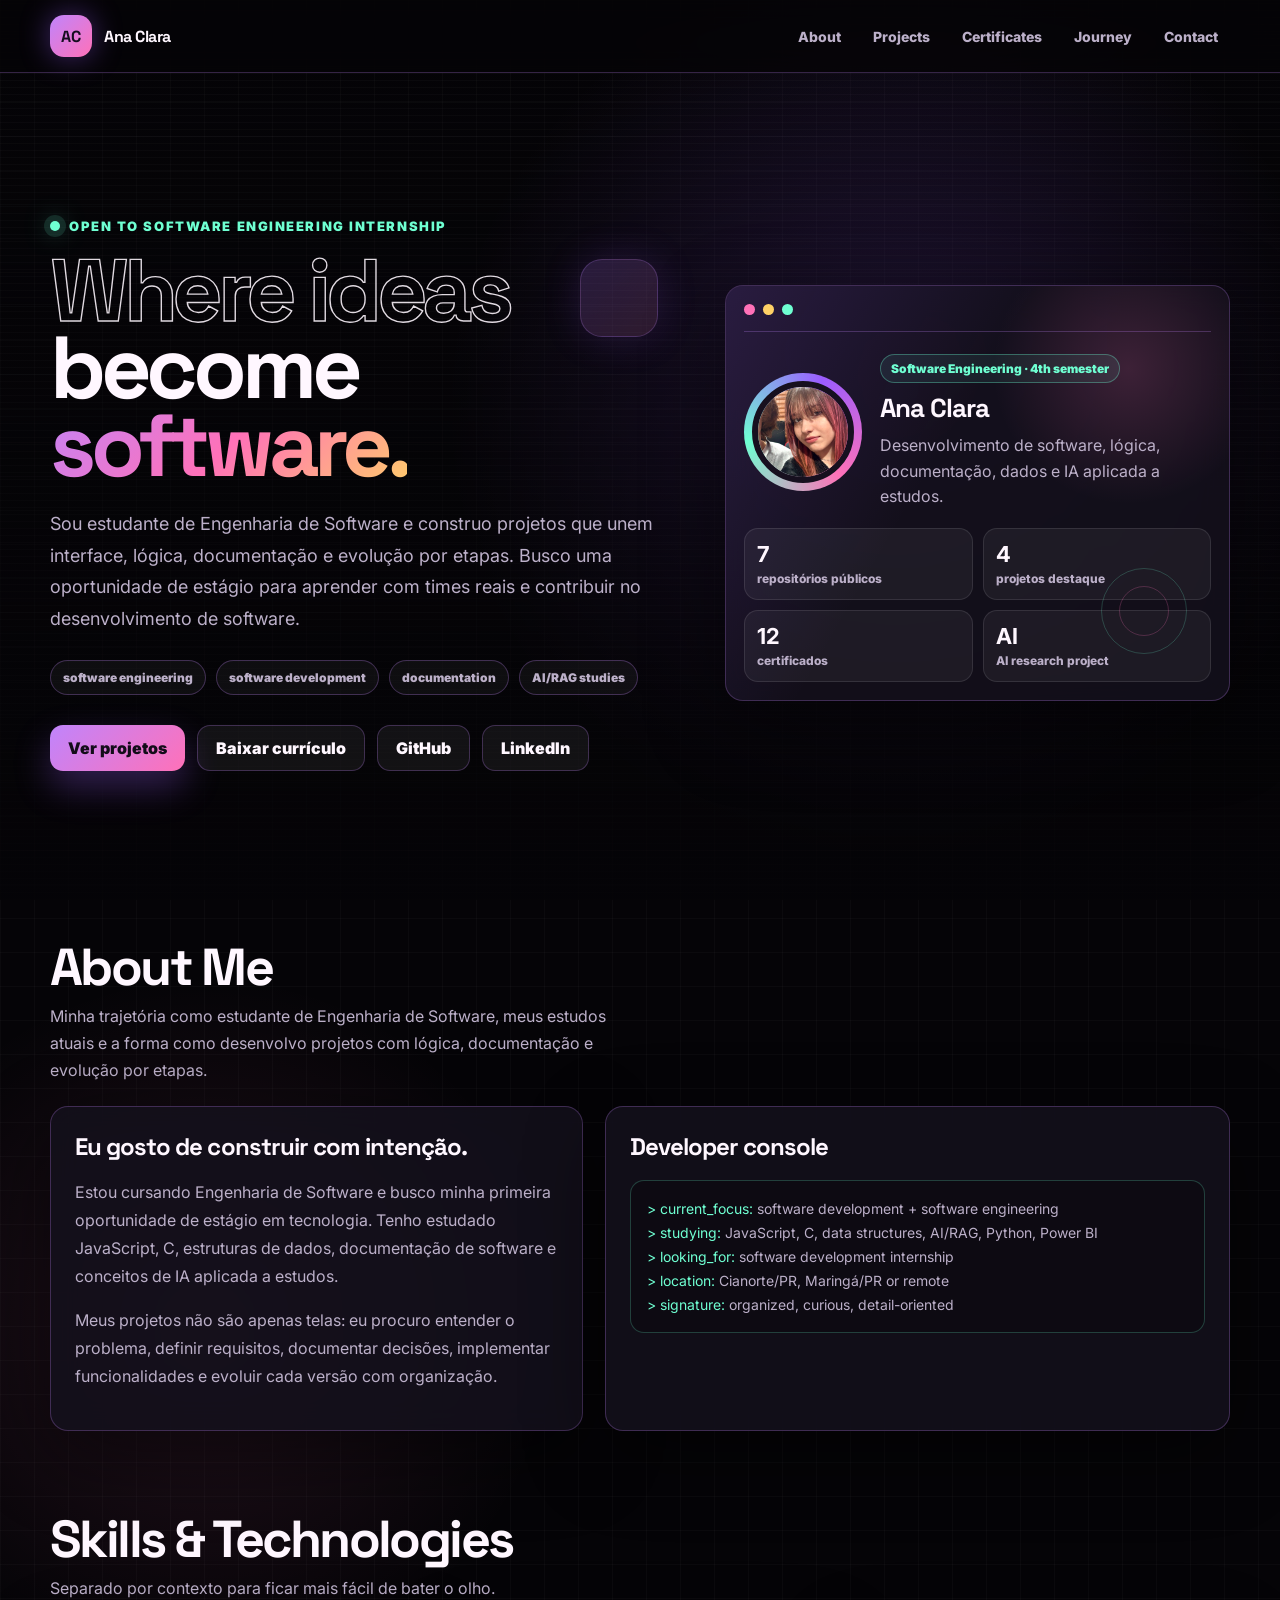
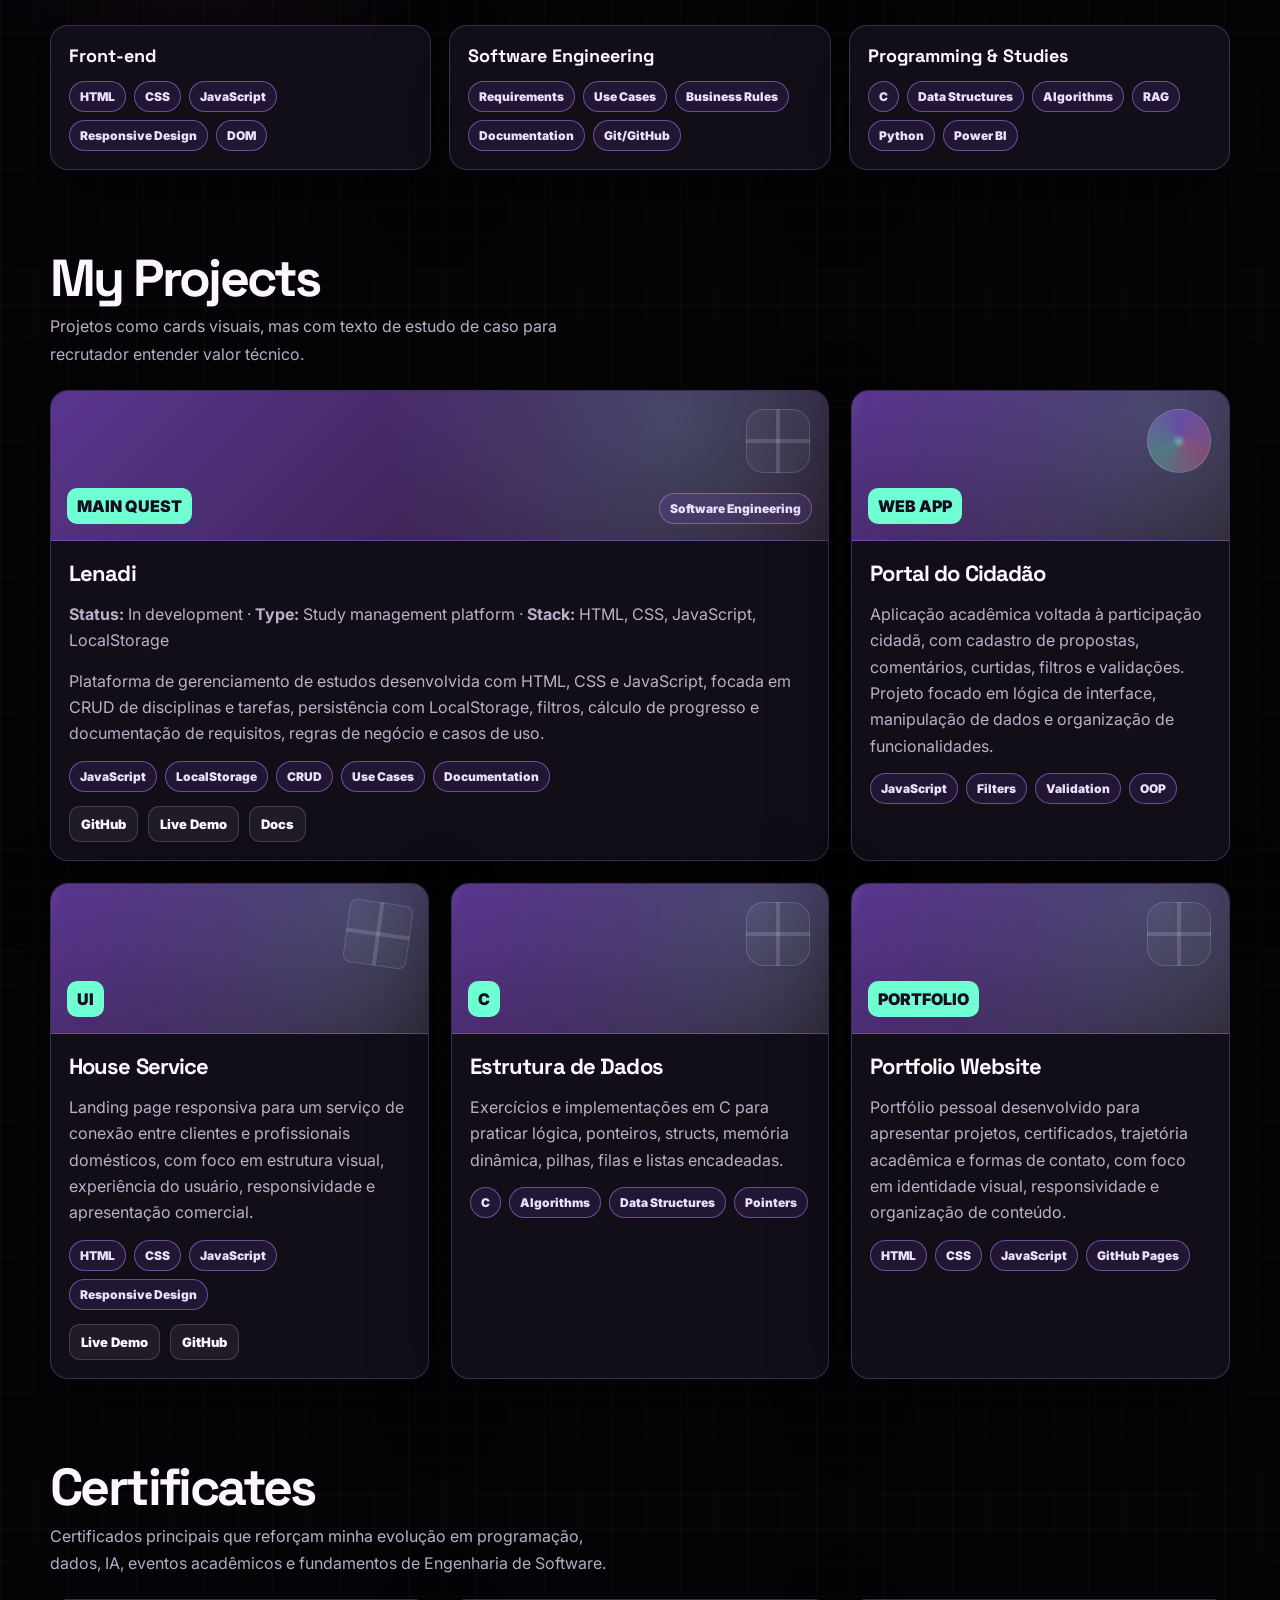
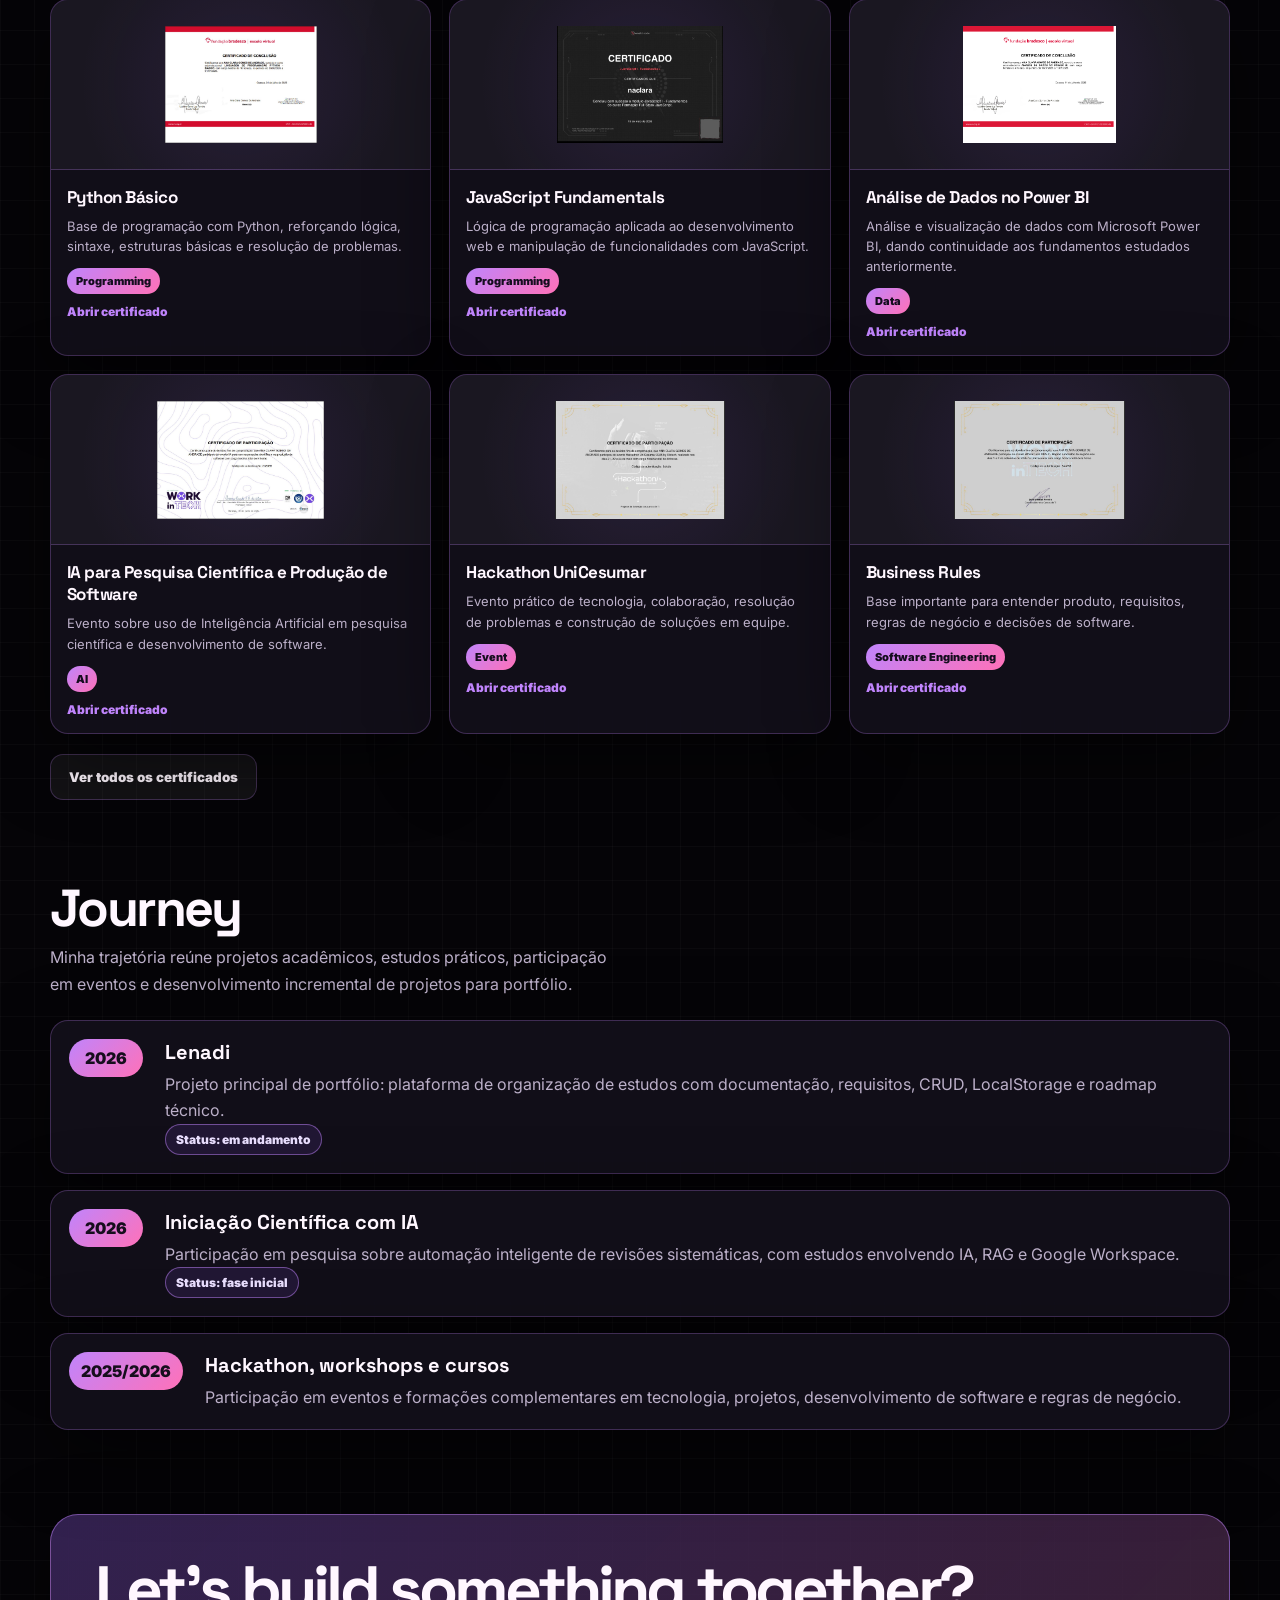
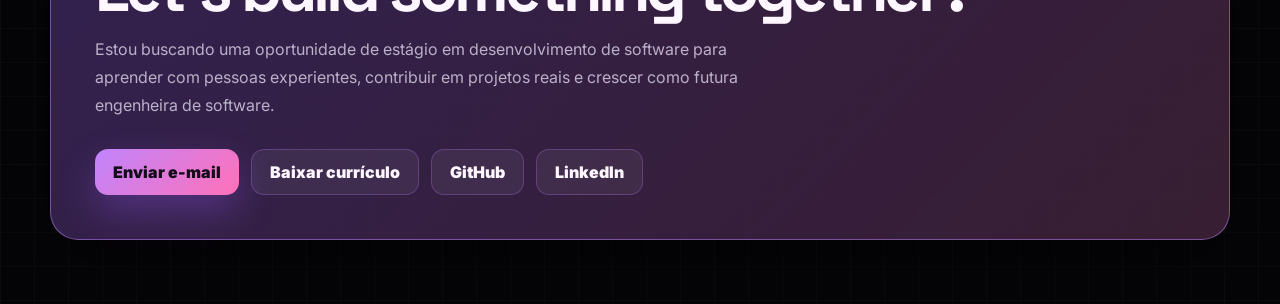
==== commit 772fc1f5: "Update portfolio profile and certificates" ====
--- a/index.html
+++ b/index.html
@@ -43,8 +43,7 @@
         </div>
         <div class="actions">
           <a class="btn btn-primary" href="#projects">Ver projetos</a>
-          <!-- TODO: adicionar o arquivo real do currículo neste caminho. -->
-          <a class="btn" href="CurrículoAnaClara.pdf" download>Baixar currículo</a>
+          <a class="btn" href="img/curriculoAnaClara.png" download="Ana-Clara-Gomes-de-Andrade-Curriculo.png">Baixar currículo</a>
           <a class="btn" href="https://github.com/naclaragsd">GitHub</a>
           <a class="btn" href="https://linkedin.com/in/anaclaragsd">LinkedIn</a>
         </div>
@@ -59,7 +58,7 @@
         <div class="profile-system">
           <div class="avatar-row">
             <div class="avatar-frame">
-              <img src="img/icon.png" alt="Ana Clara">
+              <img src="img/foto-ana-clara.jpeg" alt="Foto de Ana Clara">
             </div>
             <div>
               <span class="level">Software Engineering · 4th semester</span>
@@ -78,7 +77,7 @@
               <span>projetos destaque</span>
             </div>
             <div class="stat">
-              <strong>6</strong>
+              <strong>12</strong>
               <span>certificados</span>
             </div>
             <div class="stat">
@@ -330,6 +329,113 @@
         </article>
         <article class="certificate-card">
           <div class="certificate-image-wrapper">
+            <img src="certificados/analise-dados-power-bi-bradesco.png" alt="Certificado Análise de Dados no Power BI">
+          </div>
+          <div class="certificate-content">
+            <h3>Análise de Dados no Power BI</h3>
+            <p>Análise e visualização de dados com Microsoft Power BI, dando continuidade aos fundamentos estudados anteriormente.</p>
+            <span class="certificate-tag">Data</span>
+            <div class="certificate-card-actions">
+              <button class="certificate-link" type="button">Abrir certificado</button>
+            </div>
+          </div>
+        </article>
+        <article class="certificate-card">
+          <div class="certificate-image-wrapper">
+            <img src="certificados/ia-pesquisa-software.png" alt="Certificado IA para Pesquisa Científica e Produção de Software">
+          </div>
+          <div class="certificate-content">
+            <h3>IA para Pesquisa Científica e Produção de Software</h3>
+            <p>Evento sobre uso de Inteligência Artificial em pesquisa científica e desenvolvimento de software.</p>
+            <span class="certificate-tag">AI</span>
+            <div class="certificate-card-actions">
+              <button class="certificate-link" type="button">Abrir certificado</button>
+            </div>
+          </div>
+        </article>
+        <article class="certificate-card">
+          <div class="certificate-image-wrapper">
+            <img src="certificados/certificadoHackathon.png" alt="Certificado Hackathon UniCesumar">
+          </div>
+          <div class="certificate-content">
+            <h3>Hackathon UniCesumar</h3>
+            <p>Evento prático de tecnologia, colaboração, resolução de problemas e construção de soluções em equipe.</p>
+            <span class="certificate-tag">Event</span>
+            <div class="certificate-card-actions">
+              <button class="certificate-link" type="button">Abrir certificado</button>
+            </div>
+          </div>
+        </article>
+        <article class="certificate-card">
+          <div class="certificate-image-wrapper">
+            <img src="certificados/certificadoRegrasEModelosDeNegocio.png" alt="Certificado Regras e Modelos de Negócio">
+          </div>
+          <div class="certificate-content">
+            <h3>Business Rules</h3>
+            <p>Base importante para entender produto, requisitos, regras de negócio e decisões de software.</p>
+            <span class="certificate-tag">Software Engineering</span>
+            <div class="certificate-card-actions">
+              <button class="certificate-link" type="button">Abrir certificado</button>
+            </div>
+          </div>
+        </article>
+      </div>
+
+      <div class="certificate-grid certificates-secondary" id="all-certificates" aria-hidden="true">
+        <article class="certificate-card">
+          <div class="certificate-image-wrapper">
+            <img src="certificados/certificadoHTML.png" alt="Certificado HTML Fundamentals">
+          </div>
+          <div class="certificate-content">
+            <h3>HTML Fundamentals</h3>
+            <p>Base de estrutura web e semântica para construção de páginas.</p>
+            <span class="certificate-tag">Front-end</span>
+            <div class="certificate-card-actions">
+              <button class="certificate-link" type="button">Abrir certificado</button>
+            </div>
+          </div>
+        </article>
+        <article class="certificate-card">
+          <div class="certificate-image-wrapper">
+            <img src="certificados/certificadoCSS.png" alt="Certificado CSS Fundamentals">
+          </div>
+          <div class="certificate-content">
+            <h3>CSS Fundamentals</h3>
+            <p>Estilização, layout responsivo e organização visual.</p>
+            <span class="certificate-tag">Front-end</span>
+            <div class="certificate-card-actions">
+              <button class="certificate-link" type="button">Abrir certificado</button>
+            </div>
+          </div>
+        </article>
+        <article class="certificate-card">
+          <div class="certificate-image-wrapper">
+            <img src="certificados/certificadoGerenciamentoDeProjetos.png" alt="Certificado Gerenciamento de Projetos">
+          </div>
+          <div class="certificate-content">
+            <h3>Project Management</h3>
+            <p>Noções de projetos, organização e trabalho orientado a entrega.</p>
+            <span class="certificate-tag">Management</span>
+            <div class="certificate-card-actions">
+              <button class="certificate-link" type="button">Abrir certificado</button>
+            </div>
+          </div>
+        </article>
+        <article class="certificate-card">
+          <div class="certificate-image-wrapper">
+            <img src="certificados/fundamentos-ti-bradesco.png" alt="Certificado Fundamentos de TI: Hardware e Software">
+          </div>
+          <div class="certificate-content">
+            <h3>Fundamentos de TI: Hardware e Software</h3>
+            <p>Conceitos introdutórios sobre componentes de hardware, software e fundamentos da área de tecnologia.</p>
+            <span class="certificate-tag">IT Fundamentals</span>
+            <div class="certificate-card-actions">
+              <button class="certificate-link" type="button">Abrir certificado</button>
+            </div>
+          </div>
+        </article>
+        <article class="certificate-card">
+          <div class="certificate-image-wrapper">
             <img src="certificados/power-bi-bradesco.png" alt="Certificado Introdução à Análise de Dados com Power BI">
           </div>
           <div class="certificate-content">
@@ -343,93 +449,12 @@
         </article>
         <article class="certificate-card">
           <div class="certificate-image-wrapper">
-            <img src="certificados/ia-pesquisa-software.png" alt="Certificado IA para Pesquisa Científica e Produção de Software">
-          </div>
-          <div class="certificate-content">
-            <h3>IA para Pesquisa Científica e Produção de Software</h3>
-            <p>Evento sobre uso de Inteligência Artificial em pesquisa científica e desenvolvimento de software.</p>
+            <img src="certificados/fluencia-ia-bradesco.png" alt="Certificado Fluência em Inteligência Artificial">
+          </div>
+          <div class="certificate-content">
+            <h3>Fluência em Inteligência Artificial</h3>
+            <p>Formação introdutória sobre conceitos e uso da Inteligência Artificial, realizada pela Fundação Bradesco com conteúdo da Microsoft.</p>
             <span class="certificate-tag">AI</span>
-            <div class="certificate-card-actions">
-              <button class="certificate-link" type="button">Abrir certificado</button>
-            </div>
-          </div>
-        </article>
-        <article class="certificate-card">
-          <div class="certificate-image-wrapper">
-            <img src="certificados/certificadoHackathon.png" alt="Certificado Hackathon UniCesumar">
-          </div>
-          <div class="certificate-content">
-            <h3>Hackathon UniCesumar</h3>
-            <p>Evento prático de tecnologia, colaboração, resolução de problemas e construção de soluções em equipe.</p>
-            <span class="certificate-tag">Event</span>
-            <div class="certificate-card-actions">
-              <button class="certificate-link" type="button">Abrir certificado</button>
-            </div>
-          </div>
-        </article>
-        <article class="certificate-card">
-          <div class="certificate-image-wrapper">
-            <img src="certificados/certificadoRegrasEModelosDeNegocio.png" alt="Certificado Regras e Modelos de Negócio">
-          </div>
-          <div class="certificate-content">
-            <h3>Business Rules</h3>
-            <p>Base importante para entender produto, requisitos, regras de negócio e decisões de software.</p>
-            <span class="certificate-tag">Software Engineering</span>
-            <div class="certificate-card-actions">
-              <button class="certificate-link" type="button">Abrir certificado</button>
-            </div>
-          </div>
-        </article>
-      </div>
-
-      <div class="certificate-grid certificates-secondary" id="all-certificates" aria-hidden="true">
-        <article class="certificate-card">
-          <div class="certificate-image-wrapper">
-            <img src="certificados/certificadoHTML.png" alt="Certificado HTML Fundamentals">
-          </div>
-          <div class="certificate-content">
-            <h3>HTML Fundamentals</h3>
-            <p>Base de estrutura web e semântica para construção de páginas.</p>
-            <span class="certificate-tag">Front-end</span>
-            <div class="certificate-card-actions">
-              <button class="certificate-link" type="button">Abrir certificado</button>
-            </div>
-          </div>
-        </article>
-        <article class="certificate-card">
-          <div class="certificate-image-wrapper">
-            <img src="certificados/certificadoCSS.png" alt="Certificado CSS Fundamentals">
-          </div>
-          <div class="certificate-content">
-            <h3>CSS Fundamentals</h3>
-            <p>Estilização, layout responsivo e organização visual.</p>
-            <span class="certificate-tag">Front-end</span>
-            <div class="certificate-card-actions">
-              <button class="certificate-link" type="button">Abrir certificado</button>
-            </div>
-          </div>
-        </article>
-        <article class="certificate-card">
-          <div class="certificate-image-wrapper">
-            <img src="certificados/certificadoGerenciamentoDeProjetos.png" alt="Certificado Gerenciamento de Projetos">
-          </div>
-          <div class="certificate-content">
-            <h3>Project Management</h3>
-            <p>Noções de projetos, organização e trabalho orientado a entrega.</p>
-            <span class="certificate-tag">Management</span>
-            <div class="certificate-card-actions">
-              <button class="certificate-link" type="button">Abrir certificado</button>
-            </div>
-          </div>
-        </article>
-        <article class="certificate-card">
-          <div class="certificate-image-wrapper">
-            <img src="certificados/fundamentos-ti-bradesco.png" alt="Certificado Fundamentos de TI: Hardware e Software">
-          </div>
-          <div class="certificate-content">
-            <h3>Fundamentos de TI: Hardware e Software</h3>
-            <p>Conceitos introdutórios sobre componentes de hardware, software e fundamentos da área de tecnologia.</p>
-            <span class="certificate-tag">IT Fundamentals</span>
             <div class="certificate-card-actions">
               <button class="certificate-link" type="button">Abrir certificado</button>
             </div>
@@ -498,8 +523,7 @@
       </p>
       <div class="actions">
         <a class="btn btn-primary" href="mailto:aninhaandrade888@gmail.com">Enviar e-mail</a>
-        <!-- TODO: adicionar o arquivo real do currículo neste caminho. -->
-        <a class="btn" href="CurrículoAnaClara.pdf" download>Baixar currículo</a>
+        <a class="btn" href="img/curriculoAnaClara.png" download="Ana-Clara-Gomes-de-Andrade-Curriculo.png">Baixar currículo</a>
         <a class="btn" href="https://github.com/naclaragsd">GitHub</a>
         <a class="btn" href="https://linkedin.com/in/anaclaragsd">LinkedIn</a>
       </div>
@@ -515,7 +539,7 @@
       <div class="certificate-modal-body" id="certificate-modal-body"></div>
     </div>
   </div>
-  <script src="script.js"></script>
-</body>
+  <script src="script.js?v=profile-photo-modal"></script>
+</body>
 </html>
 
--- a/style.css
+++ b/style.css
@@ -377,12 +377,14 @@
       padding: 8px;
       border-radius: 50%;
       background: conic-gradient(from 20deg, var(--purple), var(--pink), var(--green), var(--purple));
+      cursor: pointer;
     }
 
     .avatar-frame img {
       width: 102px;
       height: 102px;
       object-fit: cover;
+      object-position: center;
       border-radius: 50%;
       background: #fff;
       border: 6px solid #17101f;
@@ -757,6 +759,7 @@
     }
 
     .certificate-image-wrapper:focus-visible,
+    .avatar-frame:focus-visible,
     .certificate-link:focus-visible,
     .certificate-modal-close:focus-visible {
       outline: 3px solid var(--green);
@@ -779,7 +782,7 @@
     }
 
     .certificates-secondary.is-visible {
-      max-height: 1300px;
+      max-height: 2200px;
       margin-top: 18px;
       opacity: 1;
       pointer-events: auto;
@@ -893,6 +896,12 @@
       display: block;
       border-radius: 14px;
       background: #050407;
+    }
+
+    .profile-modal-image {
+      width: auto;
+      max-width: min(520px, 84vw);
+      max-height: 74vh;
     }
 
     .timeline {
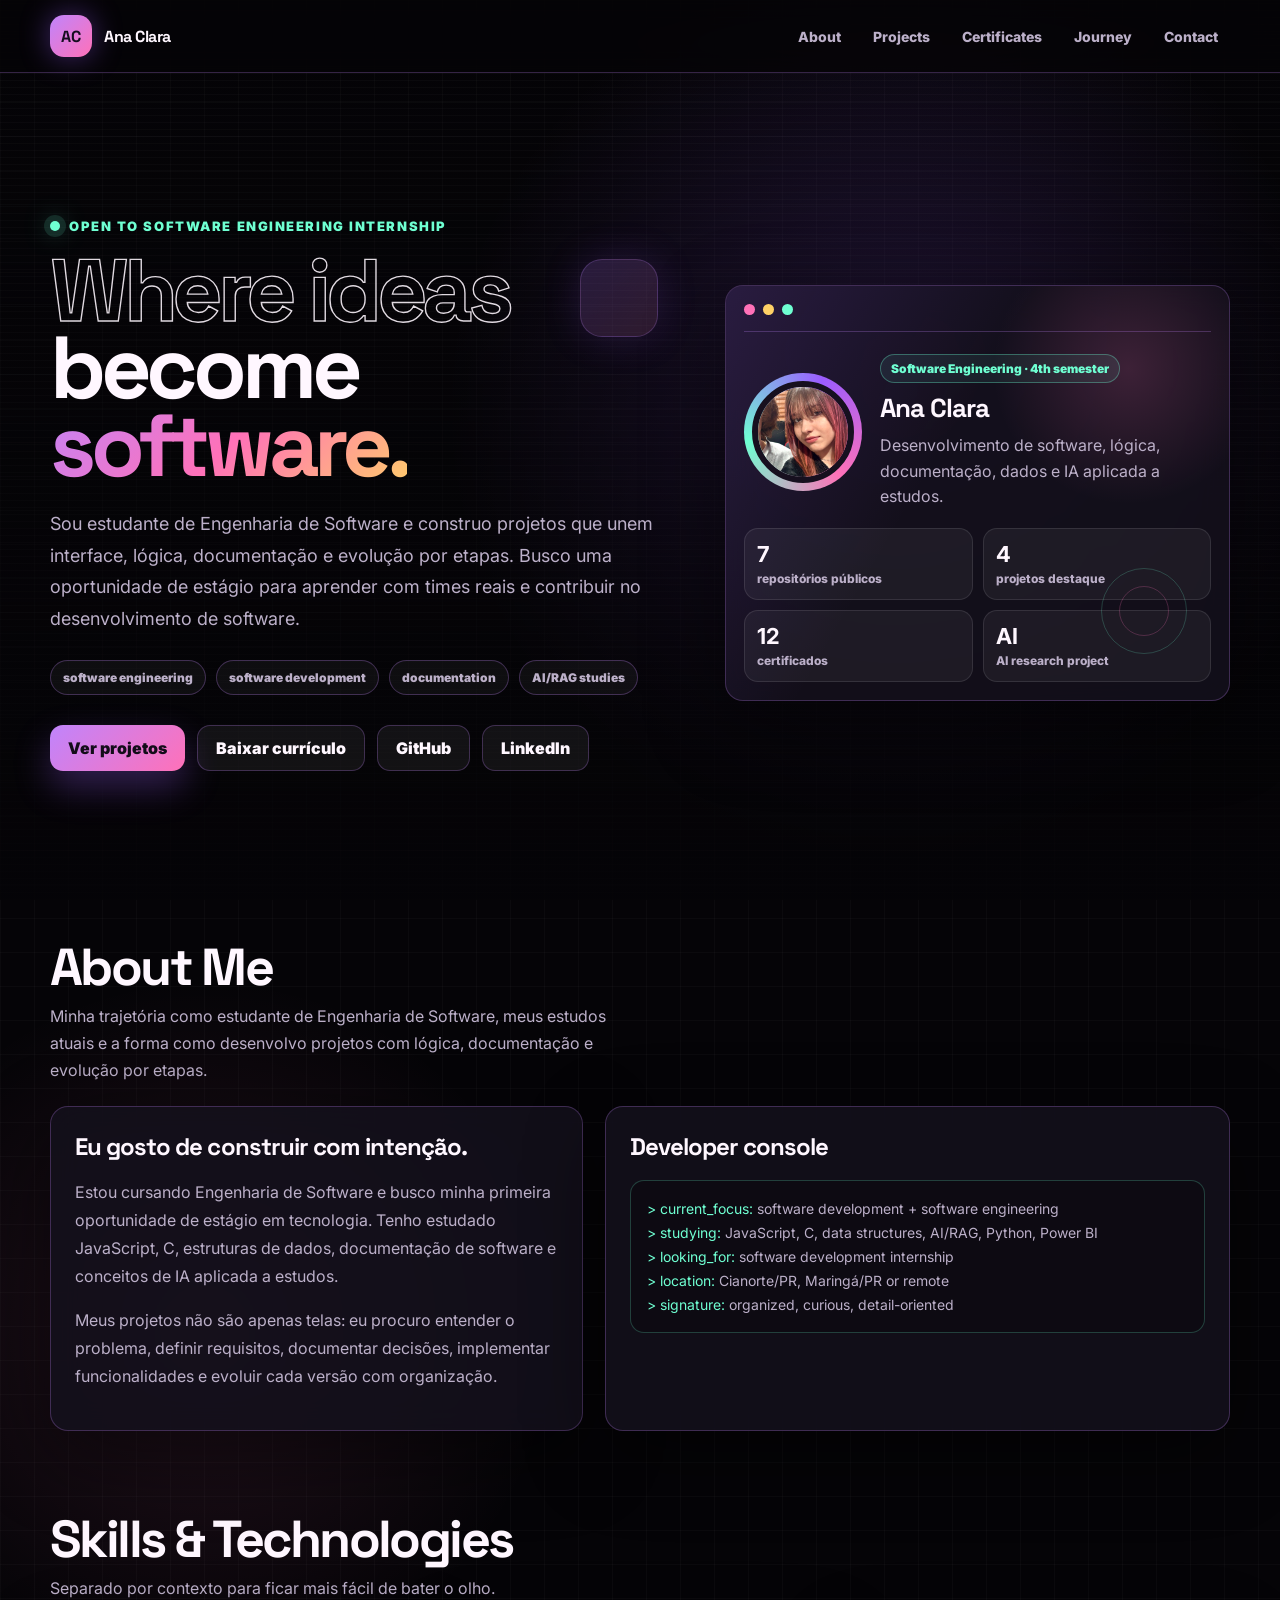
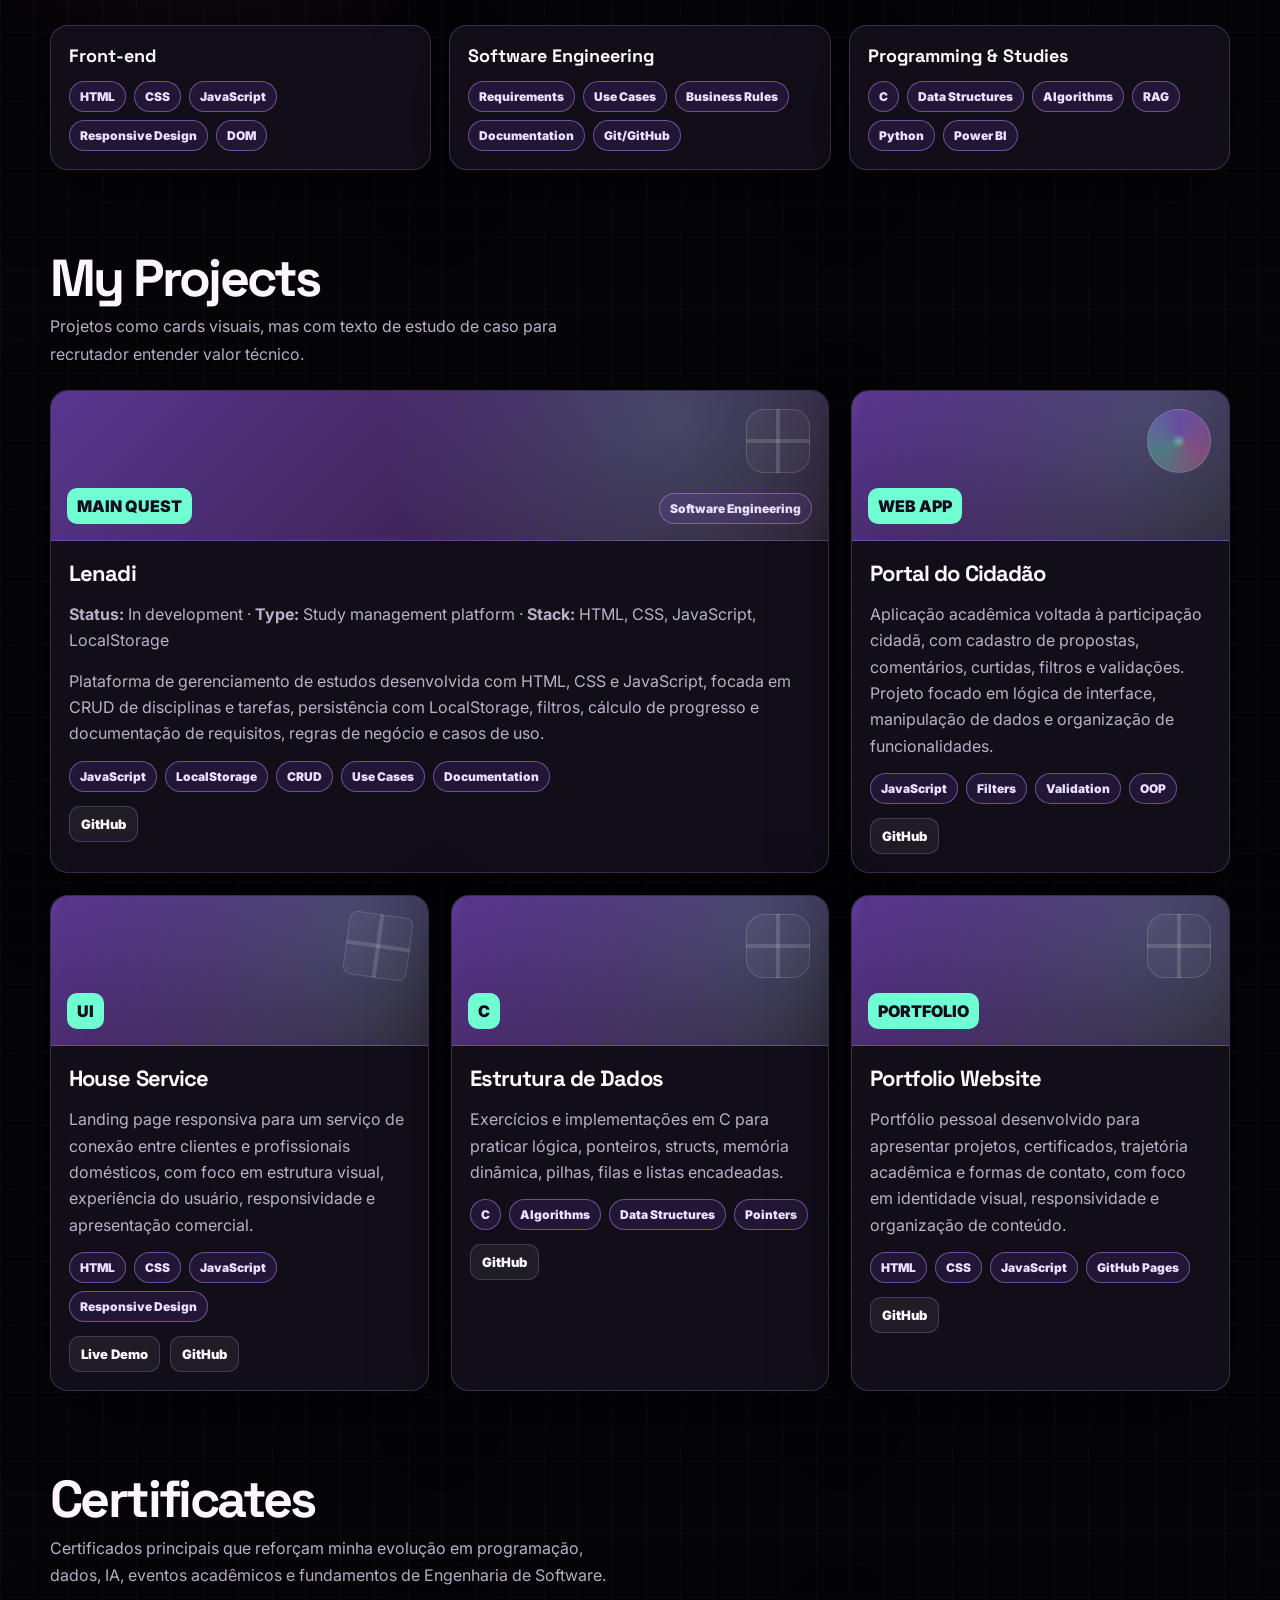
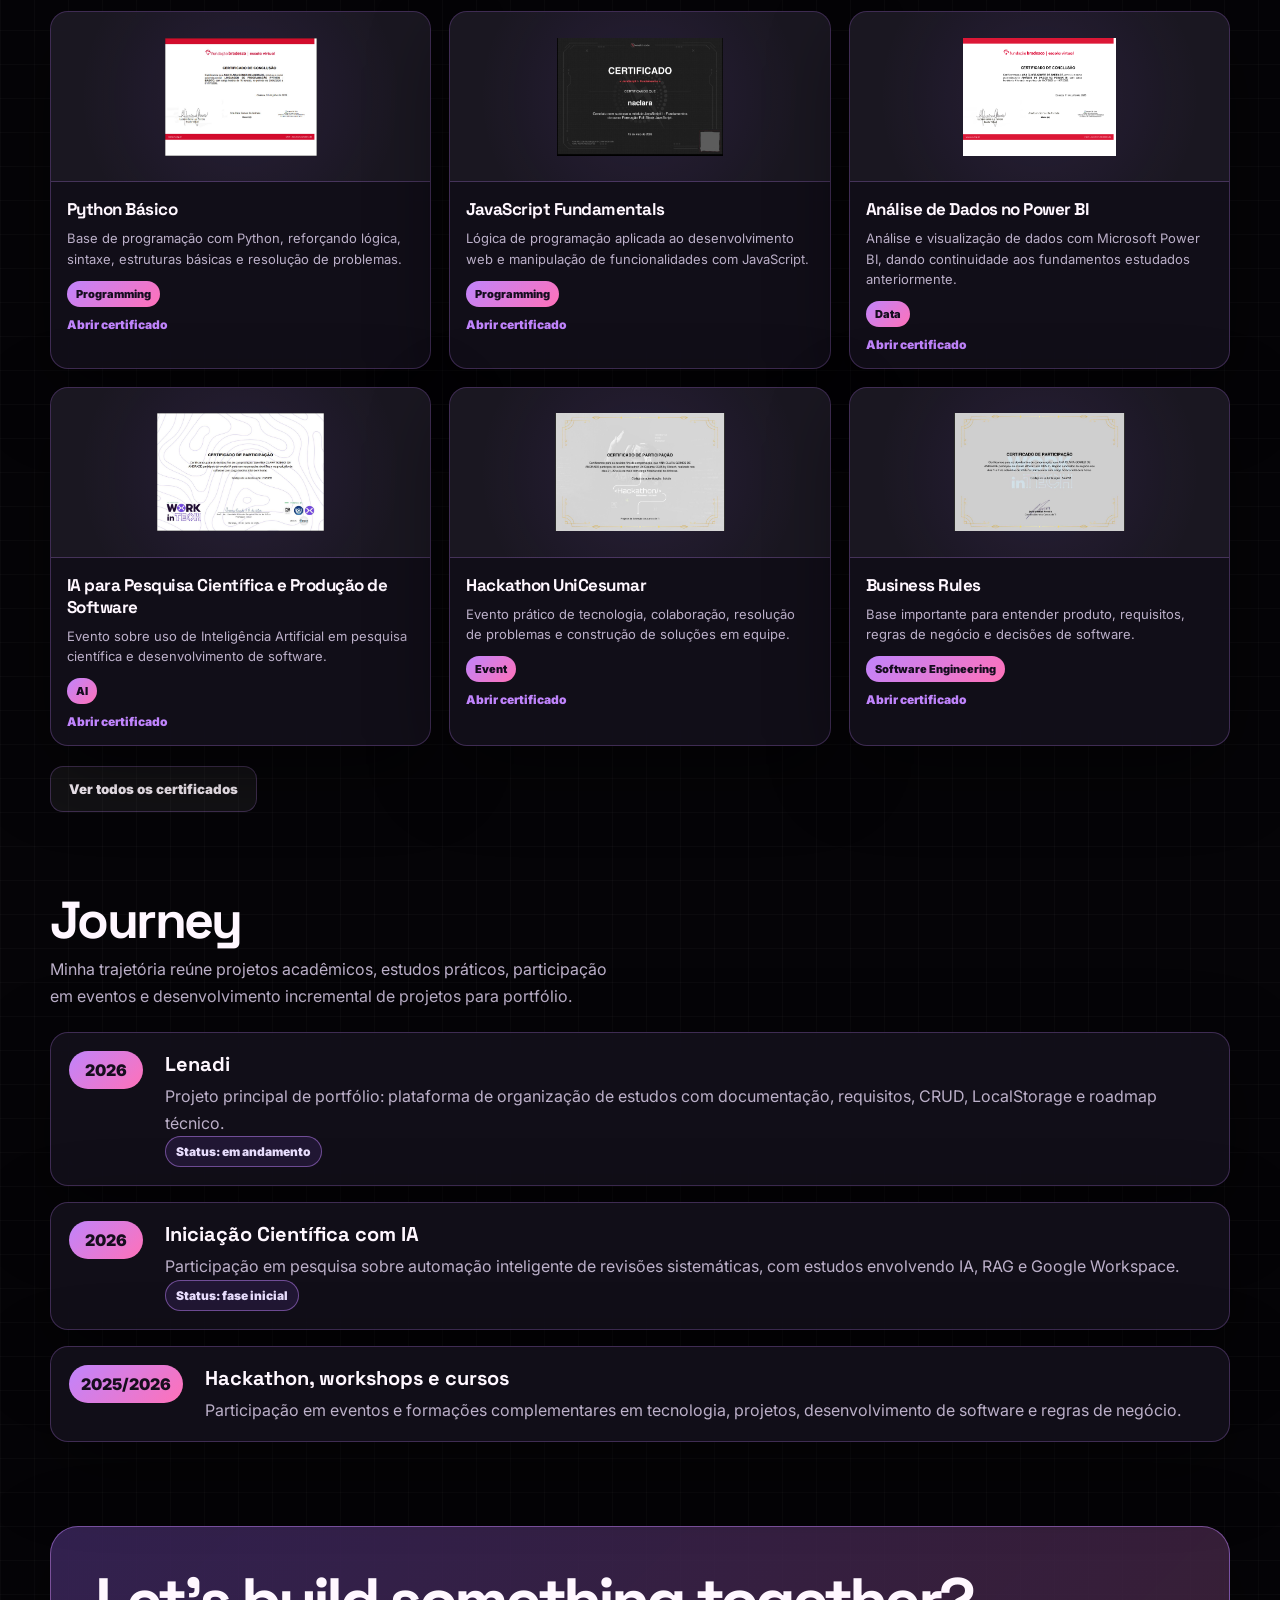
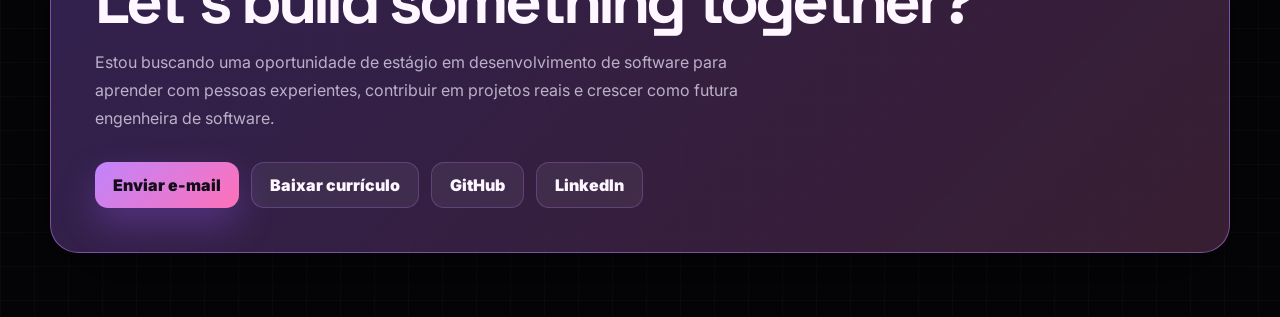
==== commit 8756c162: "Fix contact and project links" ====
--- a/index.html
+++ b/index.html
@@ -43,7 +43,7 @@
         </div>
         <div class="actions">
           <a class="btn btn-primary" href="#projects">Ver projetos</a>
-          <a class="btn" href="img/curriculoAnaClara.png" download="Ana-Clara-Gomes-de-Andrade-Curriculo.png">Baixar currículo</a>
+          <a class="btn" href="./img/curriculoAnaClara.png" download="Ana-Clara-Gomes-de-Andrade-Curriculo.png" target="_blank" rel="noopener">Baixar currículo</a>
           <a class="btn" href="https://github.com/naclaragsd">GitHub</a>
           <a class="btn" href="https://linkedin.com/in/anaclaragsd">LinkedIn</a>
         </div>
@@ -176,7 +176,7 @@
       </div>
 
       <div class="project-grid">
-        <article class="project-card featured">
+        <article class="project-card featured" data-repo-url="https://github.com/naclaragsd/lenadi">
           <div class="project-art">
             <span class="pixel-badge">MAIN QUEST</span>
             <span class="chip">Software Engineering</span>
@@ -201,15 +201,11 @@
             </div>
             <div class="project-links">
               <a class="tiny-link" href="https://github.com/naclaragsd/lenadi">GitHub</a>
-              <!-- TODO: substituir pelo link da demo publicada quando estiver disponível. -->
-              <a class="tiny-link" href="#">Live Demo</a>
-              <!-- TODO: substituir pelo link da documentação do Lenadi quando estiver publicada. -->
-              <a class="tiny-link" href="#">Docs</a>
-            </div>
-          </div>
-        </article>
-
-        <article class="project-card">
+            </div>
+          </div>
+        </article>
+
+        <article class="project-card" data-repo-url="https://github.com/naclaragsd/portalDoCidadaoAEP_2026">
           <div class="project-art">
             <span class="pixel-badge">WEB APP</span>
           </div>
@@ -225,10 +221,13 @@
               <span class="chip">Validation</span>
               <span class="chip">OOP</span>
             </div>
-          </div>
-        </article>
-
-        <article class="project-card">
+            <div class="project-links">
+              <a class="tiny-link" href="https://github.com/naclaragsd/portalDoCidadaoAEP_2026">GitHub</a>
+            </div>
+          </div>
+        </article>
+
+        <article class="project-card" data-repo-url="https://github.com/naclaragsd/houseService">
           <div class="project-art">
             <span class="pixel-badge">UI</span>
           </div>
@@ -245,14 +244,13 @@
               <span class="chip">Responsive Design</span>
             </div>
             <div class="project-links">
-              <!-- TODO: substituir pelo link da demo publicada quando estiver disponível. -->
-              <a class="tiny-link" href="#">Live Demo</a>
+              <a class="tiny-link" href="https://naclaragsd.github.io/houseService/">Live Demo</a>
               <a class="tiny-link" href="https://github.com/naclaragsd/houseService">GitHub</a>
             </div>
           </div>
         </article>
 
-        <article class="project-card">
+        <article class="project-card" data-repo-url="https://github.com/naclaragsd/EstruturaDeDados_2026">
           <div class="project-art">
             <span class="pixel-badge">C</span>
           </div>
@@ -268,10 +266,13 @@
               <span class="chip">Data Structures</span>
               <span class="chip">Pointers</span>
             </div>
-          </div>
-        </article>
-
-        <article class="project-card">
+            <div class="project-links">
+              <a class="tiny-link" href="https://github.com/naclaragsd/EstruturaDeDados_2026">GitHub</a>
+            </div>
+          </div>
+        </article>
+
+        <article class="project-card" data-repo-url="https://github.com/naclaragsd/Portfolio_website">
           <div class="project-art">
             <span class="pixel-badge">PORTFOLIO</span>
           </div>
@@ -286,6 +287,9 @@
               <span class="chip">CSS</span>
               <span class="chip">JavaScript</span>
               <span class="chip">GitHub Pages</span>
+            </div>
+            <div class="project-links">
+              <a class="tiny-link" href="https://github.com/naclaragsd/Portfolio_website">GitHub</a>
             </div>
           </div>
         </article>
@@ -522,8 +526,8 @@
         contribuir em projetos reais e crescer como futura engenheira de software.
       </p>
       <div class="actions">
-        <a class="btn btn-primary" href="mailto:aninhaandrade888@gmail.com">Enviar e-mail</a>
-        <a class="btn" href="img/curriculoAnaClara.png" download="Ana-Clara-Gomes-de-Andrade-Curriculo.png">Baixar currículo</a>
+        <a class="btn btn-primary" href="https://mail.google.com/mail/?view=cm&fs=1&to=aninhaandrade888@gmail.com" target="_blank" rel="noopener">Enviar e-mail</a>
+        <a class="btn" href="./img/curriculoAnaClara.png" download="Ana-Clara-Gomes-de-Andrade-Curriculo.png" target="_blank" rel="noopener">Baixar currículo</a>
         <a class="btn" href="https://github.com/naclaragsd">GitHub</a>
         <a class="btn" href="https://linkedin.com/in/anaclaragsd">LinkedIn</a>
       </div>
@@ -539,7 +543,7 @@
       <div class="certificate-modal-body" id="certificate-modal-body"></div>
     </div>
   </div>
-  <script src="script.js?v=profile-photo-modal"></script>
+  <script src="script.js?v=project-card-links"></script>
 </body>
 </html>
 
--- a/style.css
+++ b/style.css
@@ -542,6 +542,7 @@
 
     .project-card {
       overflow: hidden;
+      cursor: pointer;
       transition: transform 180ms ease, border-color 180ms ease;
     }
 
@@ -760,6 +761,7 @@
 
     .certificate-image-wrapper:focus-visible,
     .avatar-frame:focus-visible,
+    .project-card:focus-visible,
     .certificate-link:focus-visible,
     .certificate-modal-close:focus-visible {
       outline: 3px solid var(--green);
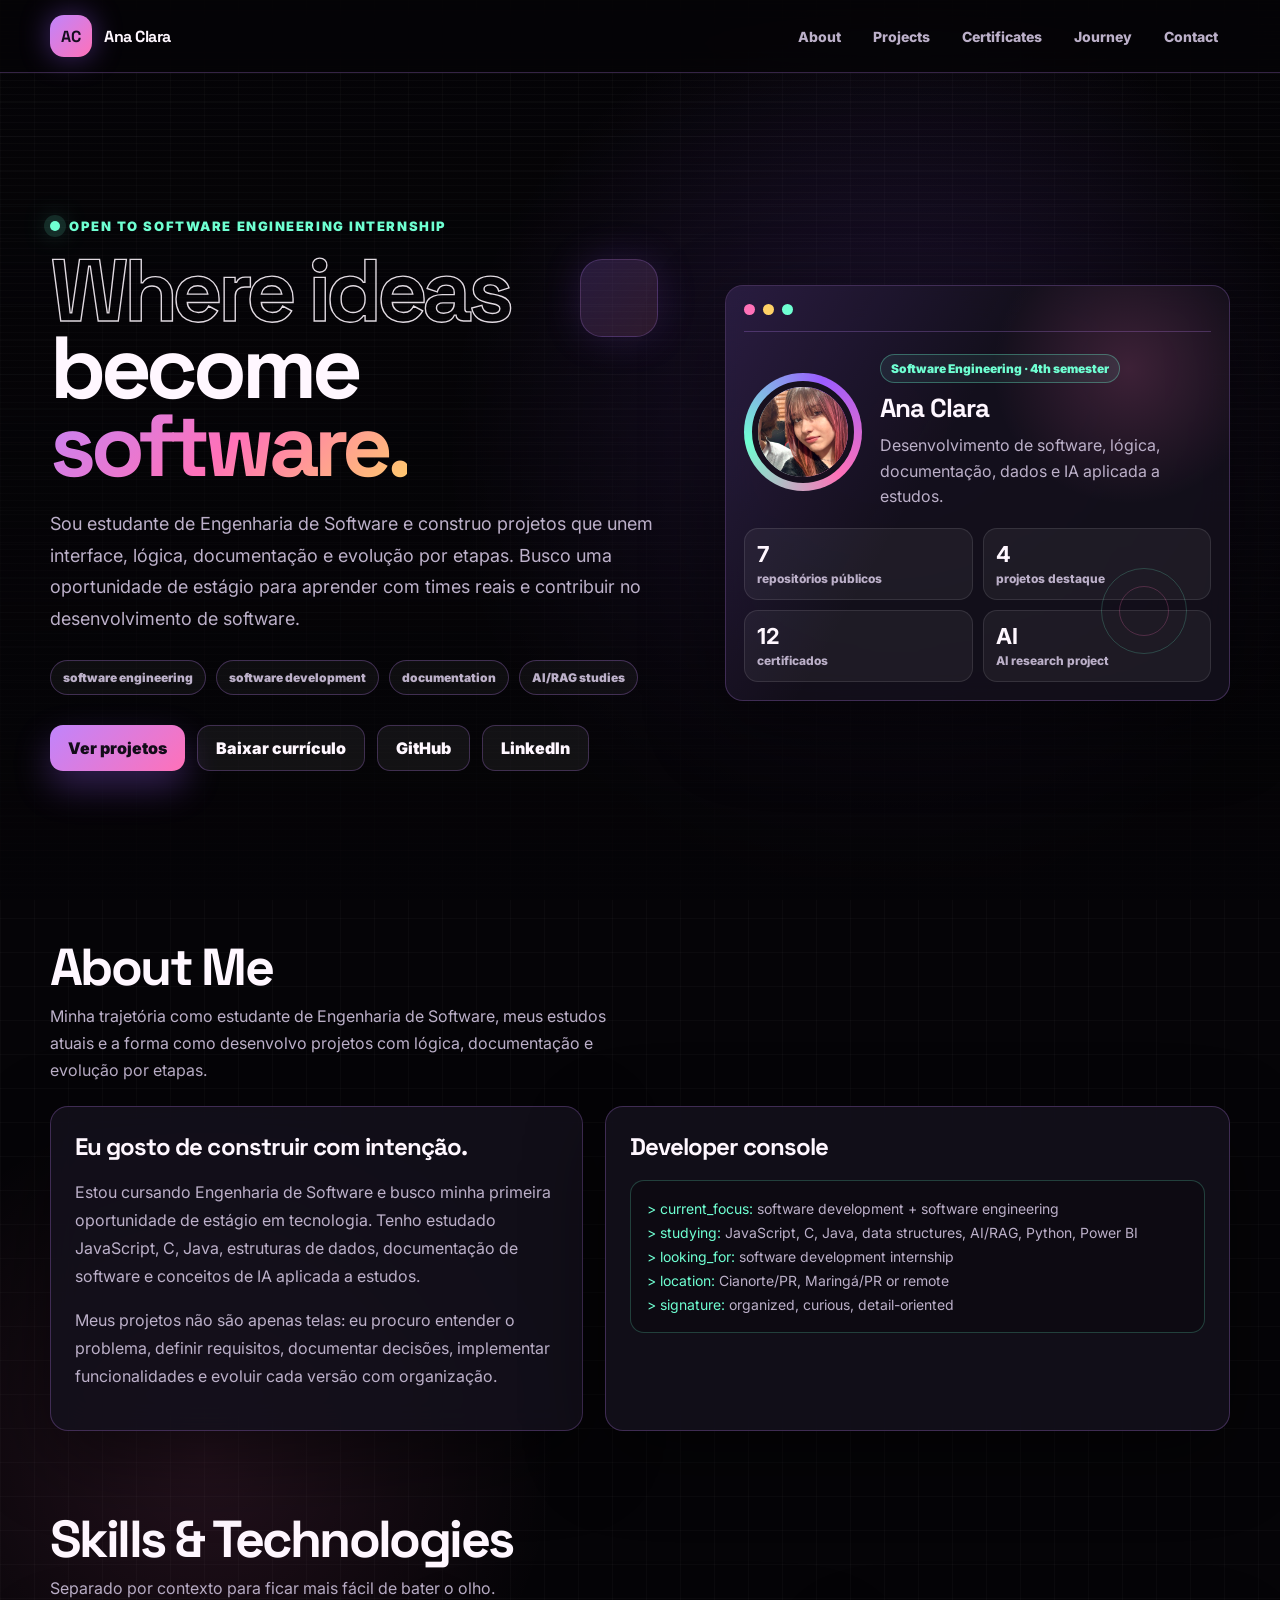
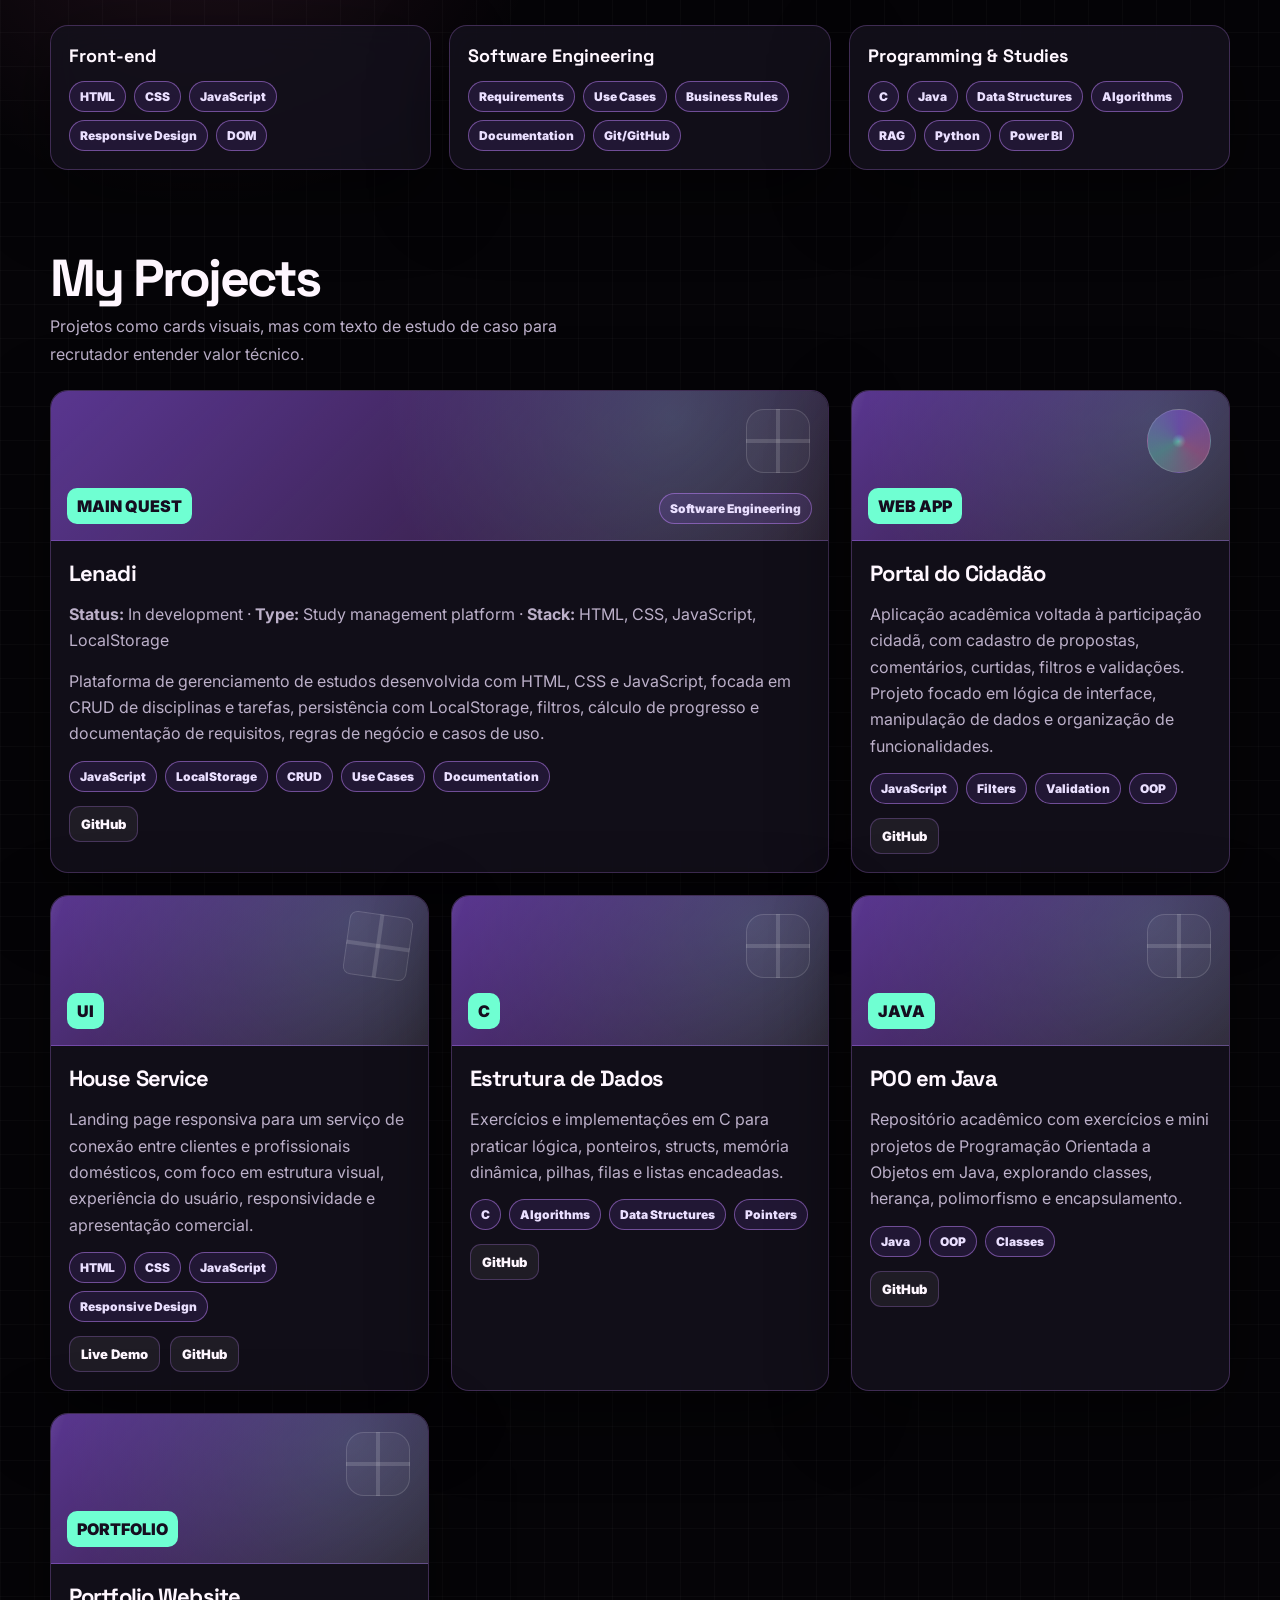
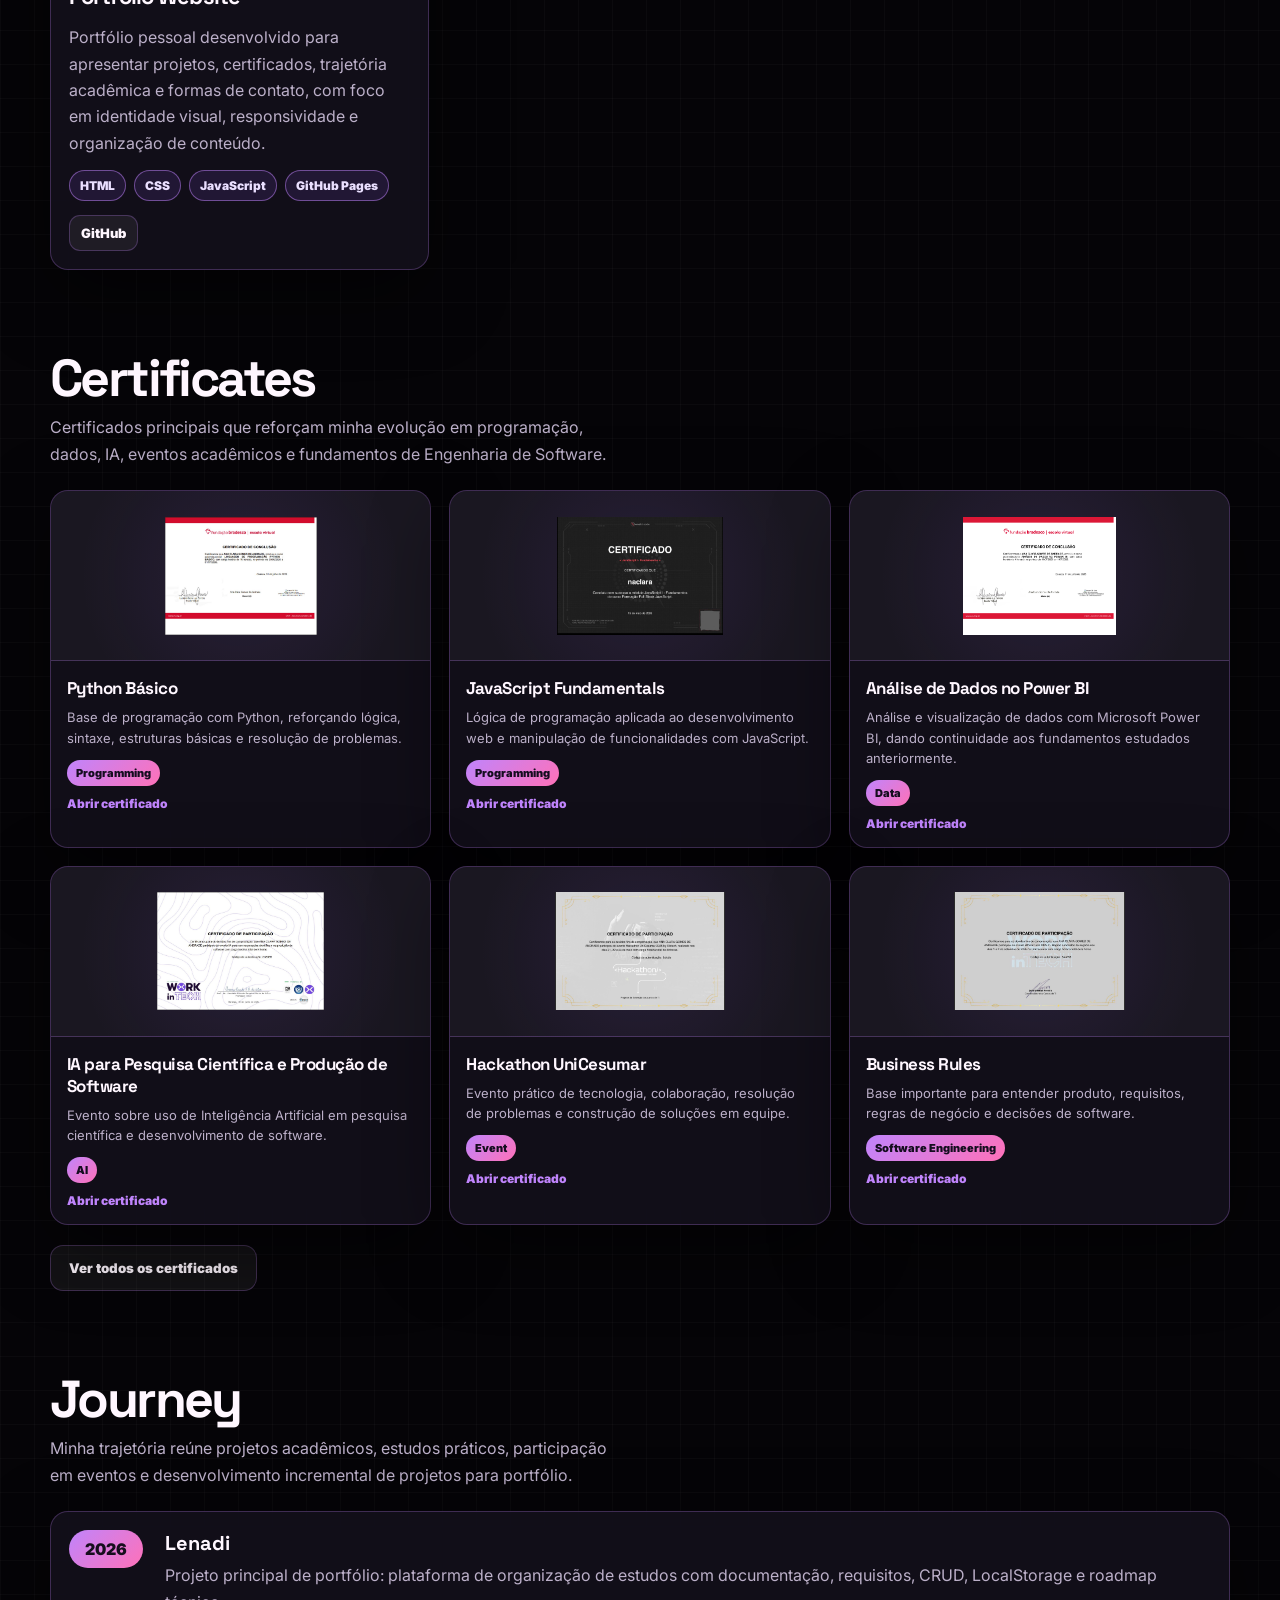
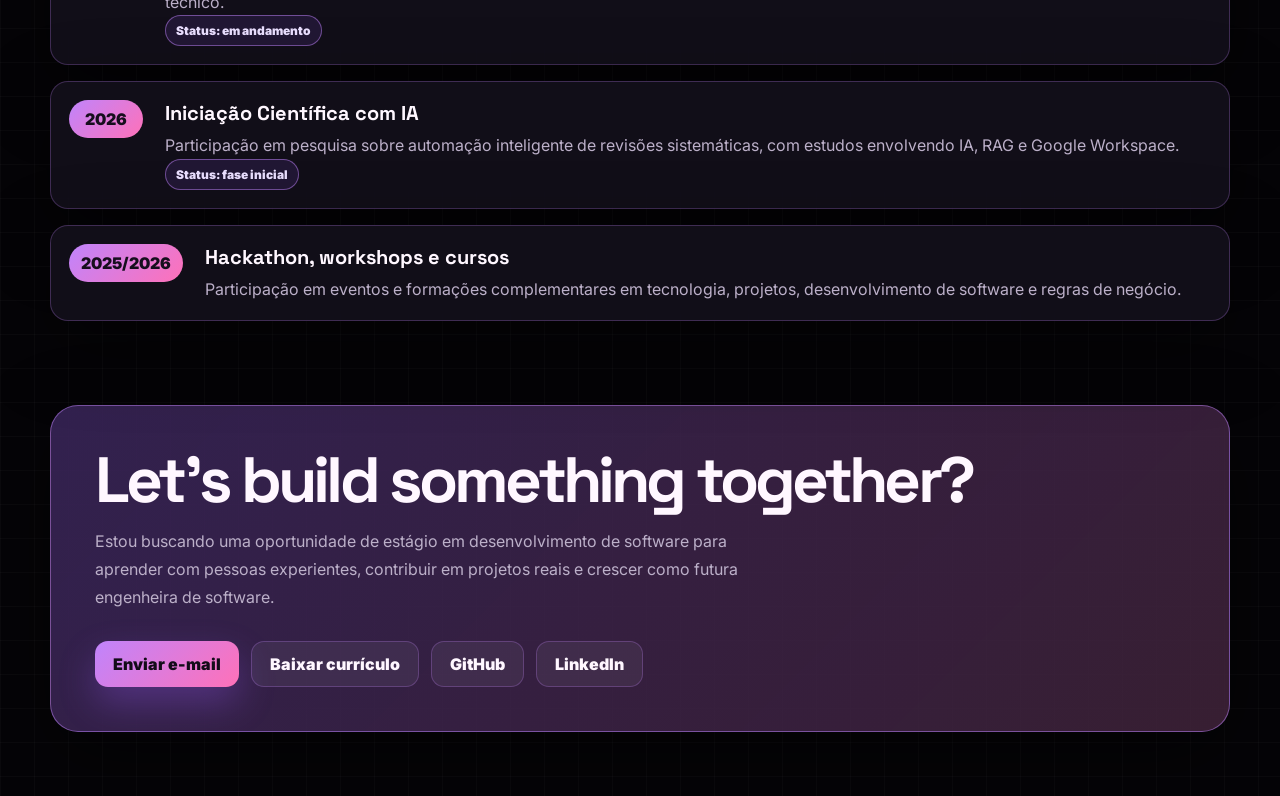
==== commit eae3d613: "Add Java/OOP project card and mention Java in skills and about section Includes the pooJava_2026 rep" ====
--- a/index.html
+++ b/index.html
@@ -6,7 +6,7 @@
   <title>Ana Clara | Software Engineering Portfolio</title>
   <link rel="preconnect" href="https://fonts.googleapis.com">
   <link rel="preconnect" href="https://fonts.gstatic.com" crossorigin>
-  <link href="https://fonts.googleapis.com/css2?family=Inter:wght@400;500;600;700;800;900&family=Space+Grotesk:wght@600;700&display=swap" rel="stylesheet">
+  <link href="https://fonts.googleapis.com/css2?family=Inter:wght@400;500;600;700;800;900&family=Space+Grotesk:wght@600;700&display=swap" rel="stylesheet">
   <link rel="stylesheet" href="style.css">
 </head>
 <body>
@@ -103,7 +103,7 @@
           <h3>Eu gosto de construir com intenção.</h3>
           <p>
             Estou cursando Engenharia de Software e busco minha primeira oportunidade de estágio em tecnologia.
-            Tenho estudado JavaScript, C, estruturas de dados, documentação de software e conceitos de IA aplicada a estudos.
+            Tenho estudado JavaScript, C, Java, estruturas de dados, documentação de software e conceitos de IA aplicada a estudos.
           </p>
           <p>
             Meus projetos não são apenas telas: eu procuro entender o problema, definir requisitos,
@@ -115,7 +115,7 @@
           <h3>Developer console</h3>
           <div class="mini-terminal">
             &gt; current_focus: <span>software development + software engineering</span><br>
-            &gt; studying: <span>JavaScript, C, data structures, AI/RAG, Python, Power BI</span><br>
+            &gt; studying: <span>JavaScript, C, Java, data structures, AI/RAG, Python, Power BI</span><br>
             &gt; looking_for: <span>software development internship</span><br>
             &gt; location: <span>Cianorte/PR, Maringá/PR or remote</span><br>
             &gt; signature: <span>organized, curious, detail-oriented</span>
@@ -157,6 +157,7 @@
           <h3>Programming & Studies</h3>
           <div class="chips">
             <span class="chip">C</span>
+            <span class="chip">Java</span>
             <span class="chip">Data Structures</span>
             <span class="chip">Algorithms</span>
             <span class="chip">RAG</span>
@@ -268,6 +269,27 @@
             </div>
             <div class="project-links">
               <a class="tiny-link" href="https://github.com/naclaragsd/EstruturaDeDados_2026">GitHub</a>
+            </div>
+          </div>
+        </article>
+
+        <article class="project-card" data-repo-url="https://github.com/naclaragsd/pooJava_2026">
+          <div class="project-art">
+            <span class="pixel-badge">JAVA</span>
+          </div>
+          <div class="project-body">
+            <h3>POO em Java</h3>
+            <p>
+              Repositório acadêmico com exercícios e mini projetos de Programação Orientada a Objetos em Java,
+              explorando classes, herança, polimorfismo e encapsulamento.
+            </p>
+            <div class="chips">
+              <span class="chip">Java</span>
+              <span class="chip">OOP</span>
+              <span class="chip">Classes</span>
+            </div>
+            <div class="project-links">
+              <a class="tiny-link" href="https://github.com/naclaragsd/pooJava_2026">GitHub</a>
             </div>
           </div>
         </article>
@@ -542,8 +564,8 @@
       </div>
       <div class="certificate-modal-body" id="certificate-modal-body"></div>
     </div>
-  </div>
+  </div>
   <script src="script.js?v=project-card-links"></script>
 </body>
 </html>
-
+
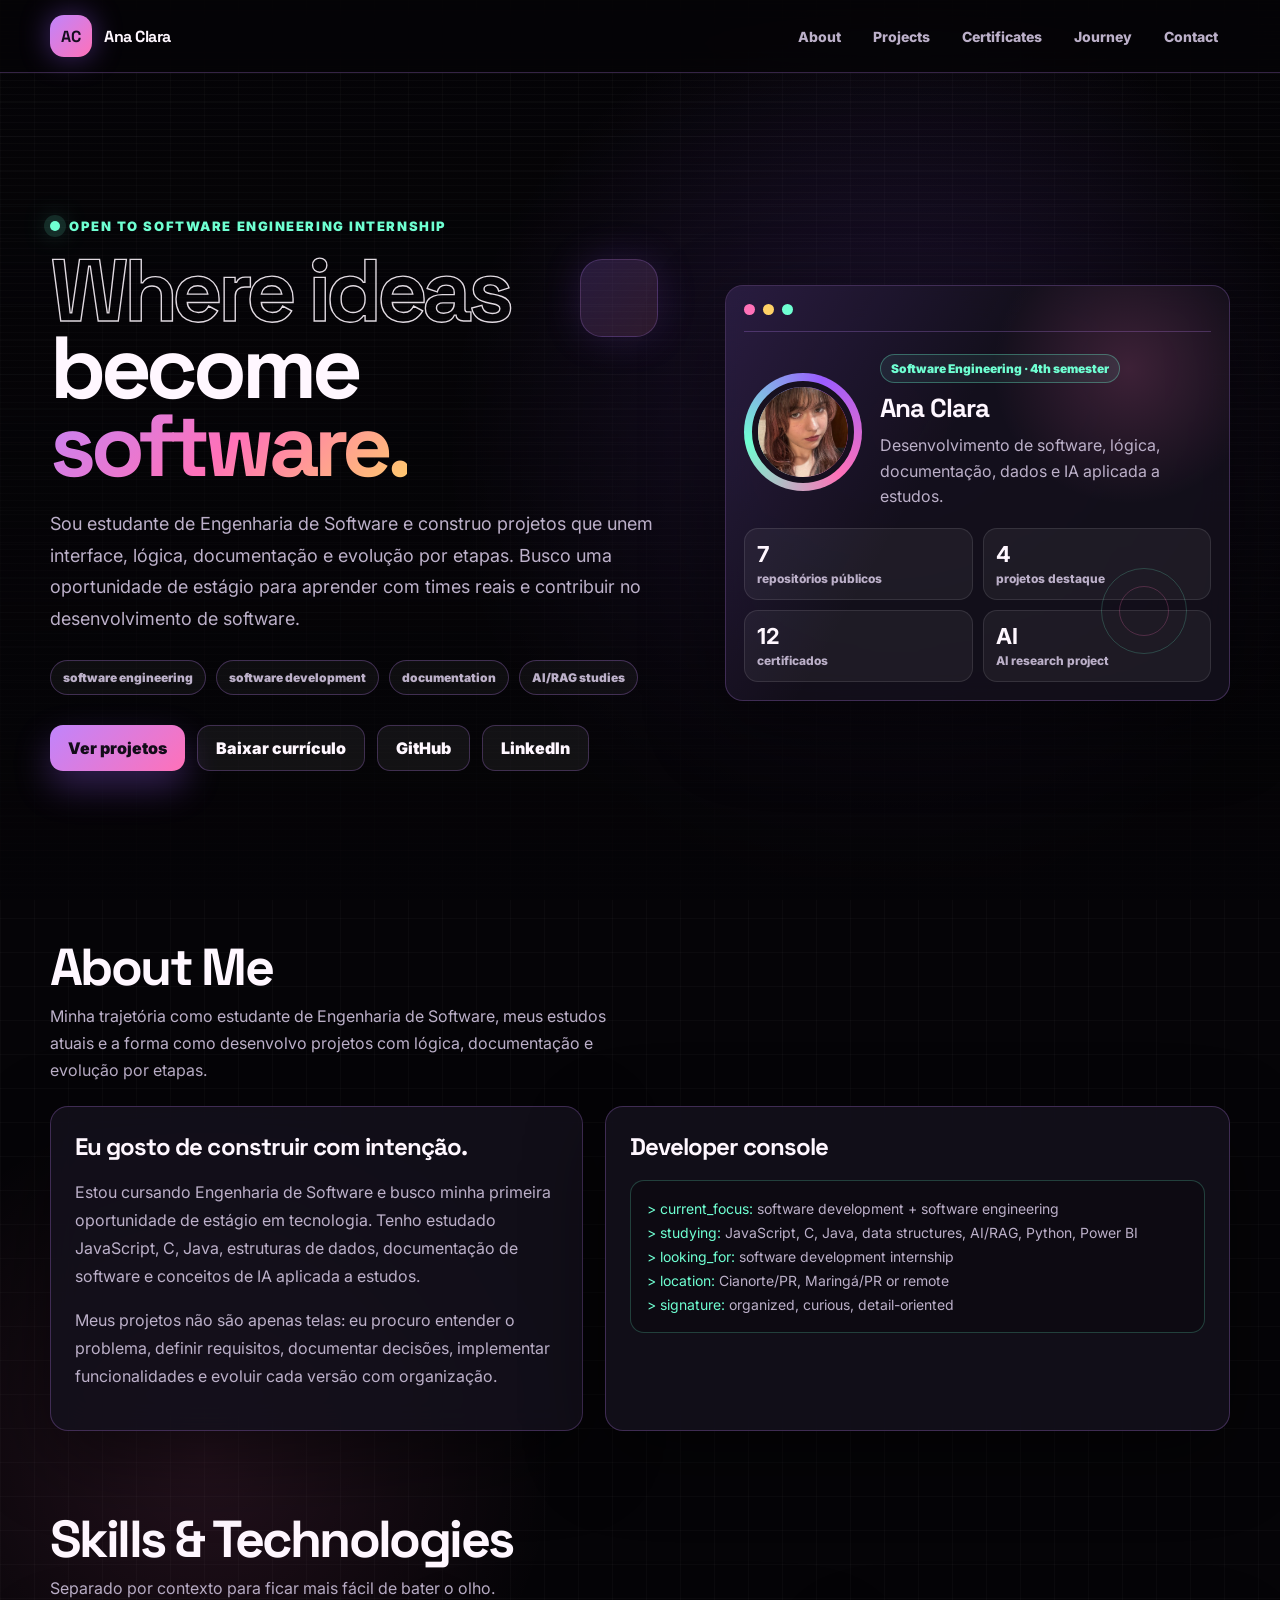
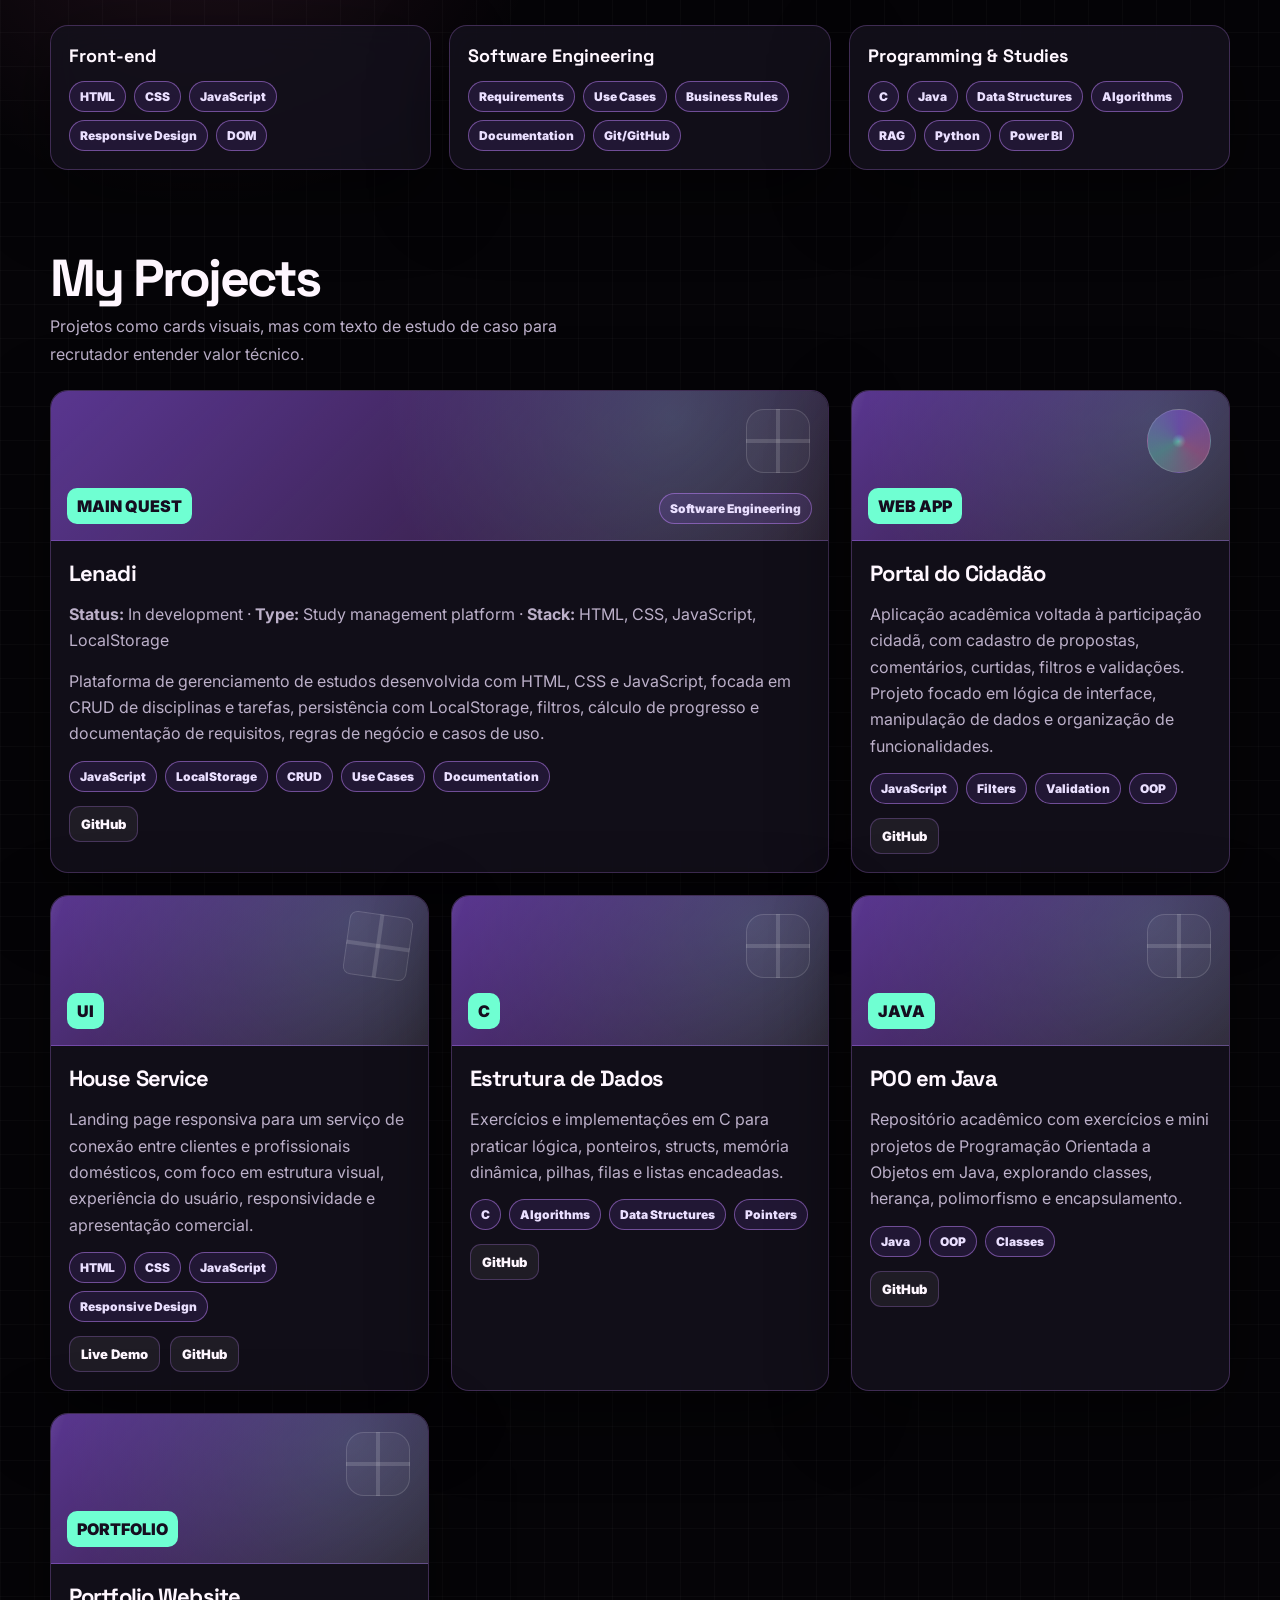
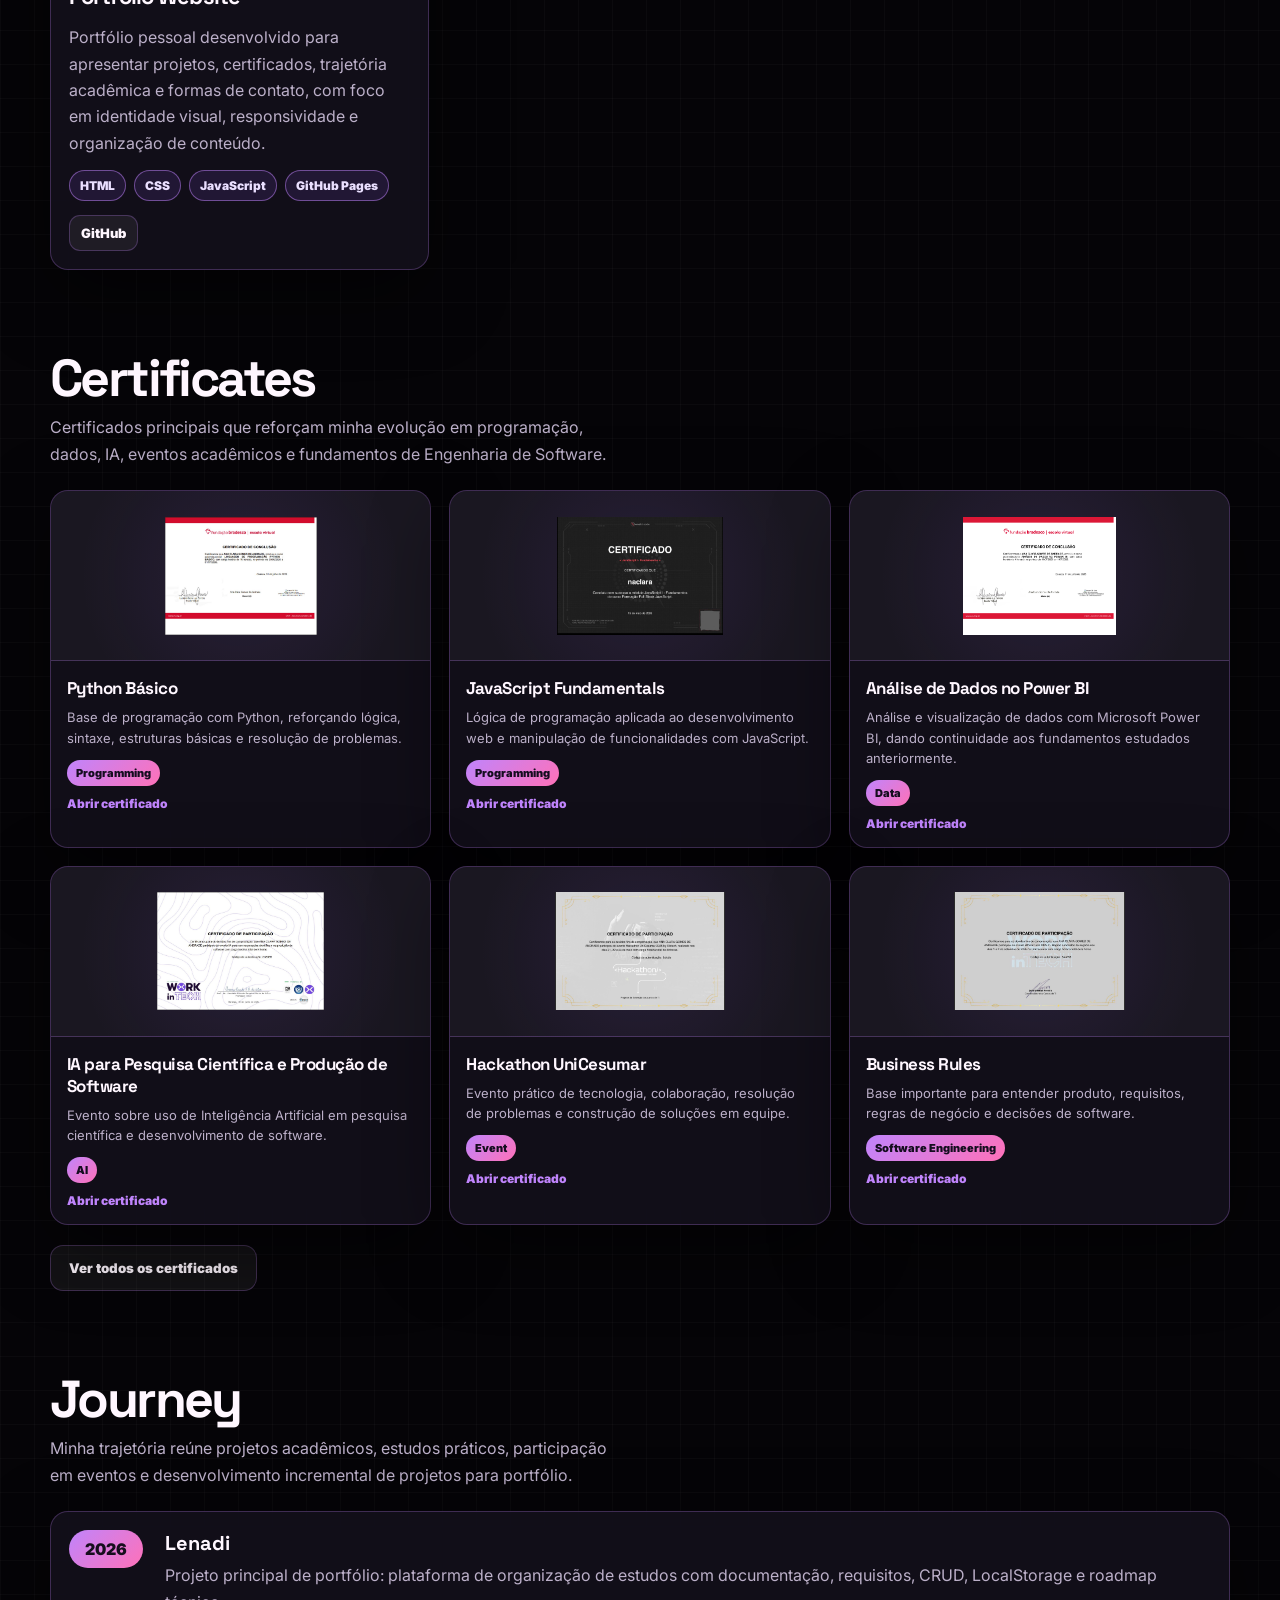
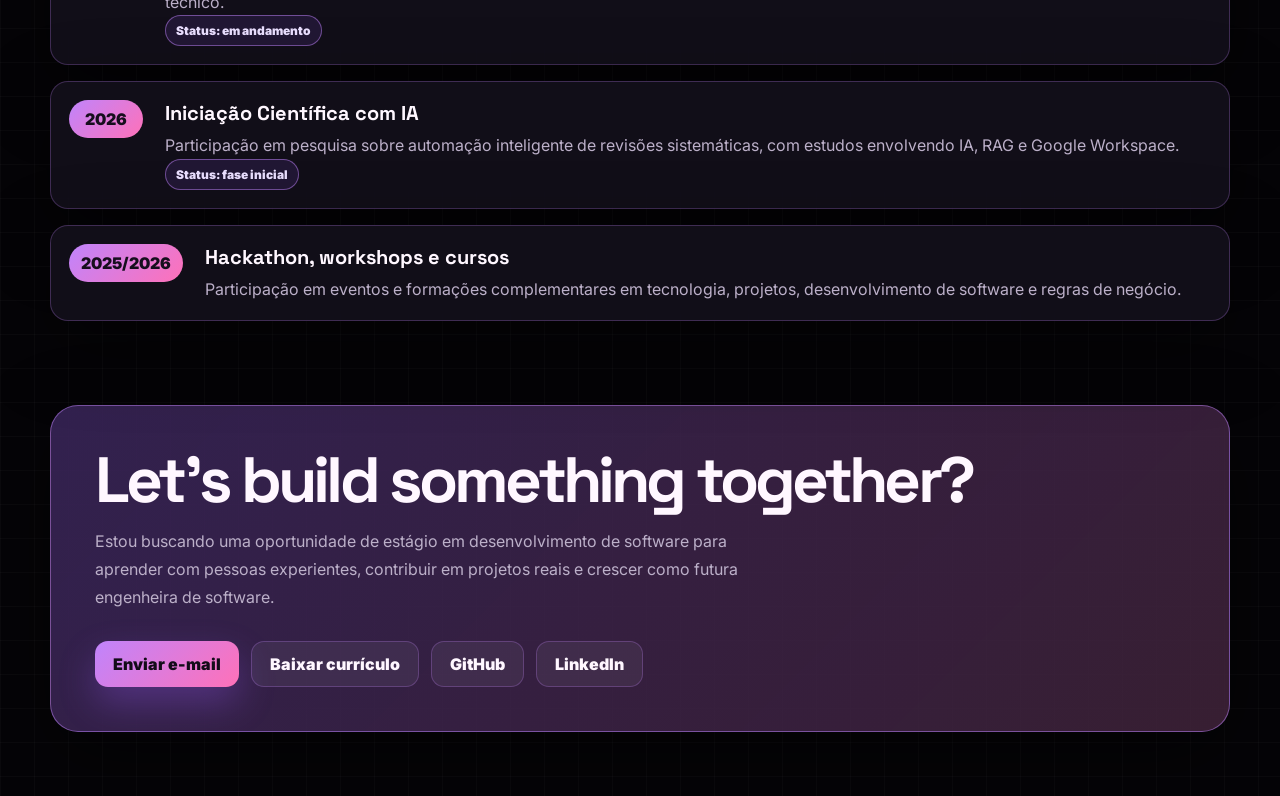
==== commit 205dbeb1: "Atualiza currículo para download" ====
--- a/index.html
+++ b/index.html
@@ -43,7 +43,7 @@
         </div>
         <div class="actions">
           <a class="btn btn-primary" href="#projects">Ver projetos</a>
-          <a class="btn" href="./img/curriculoAnaClara.png" download="Ana-Clara-Gomes-de-Andrade-Curriculo.png" target="_blank" rel="noopener">Baixar currículo</a>
+          <a class="btn" href="./Curriculo_AnaClaraGomesDeAndrade.pdf" download="Ana-Clara-Gomes-de-Andrade-Curriculo.pdf" target="_blank" rel="noopener">Baixar currículo</a>
           <a class="btn" href="https://github.com/naclaragsd">GitHub</a>
           <a class="btn" href="https://linkedin.com/in/anaclaragsd">LinkedIn</a>
         </div>
@@ -549,7 +549,7 @@
       </p>
       <div class="actions">
         <a class="btn btn-primary" href="https://mail.google.com/mail/?view=cm&fs=1&to=aninhaandrade888@gmail.com" target="_blank" rel="noopener">Enviar e-mail</a>
-        <a class="btn" href="./img/curriculoAnaClara.png" download="Ana-Clara-Gomes-de-Andrade-Curriculo.png" target="_blank" rel="noopener">Baixar currículo</a>
+        <a class="btn" href="./Curriculo_AnaClaraGomesDeAndrade.pdf" download="Ana-Clara-Gomes-de-Andrade-Curriculo.pdf" target="_blank" rel="noopener">Baixar currículo</a>
         <a class="btn" href="https://github.com/naclaragsd">GitHub</a>
         <a class="btn" href="https://linkedin.com/in/anaclaragsd">LinkedIn</a>
       </div>
